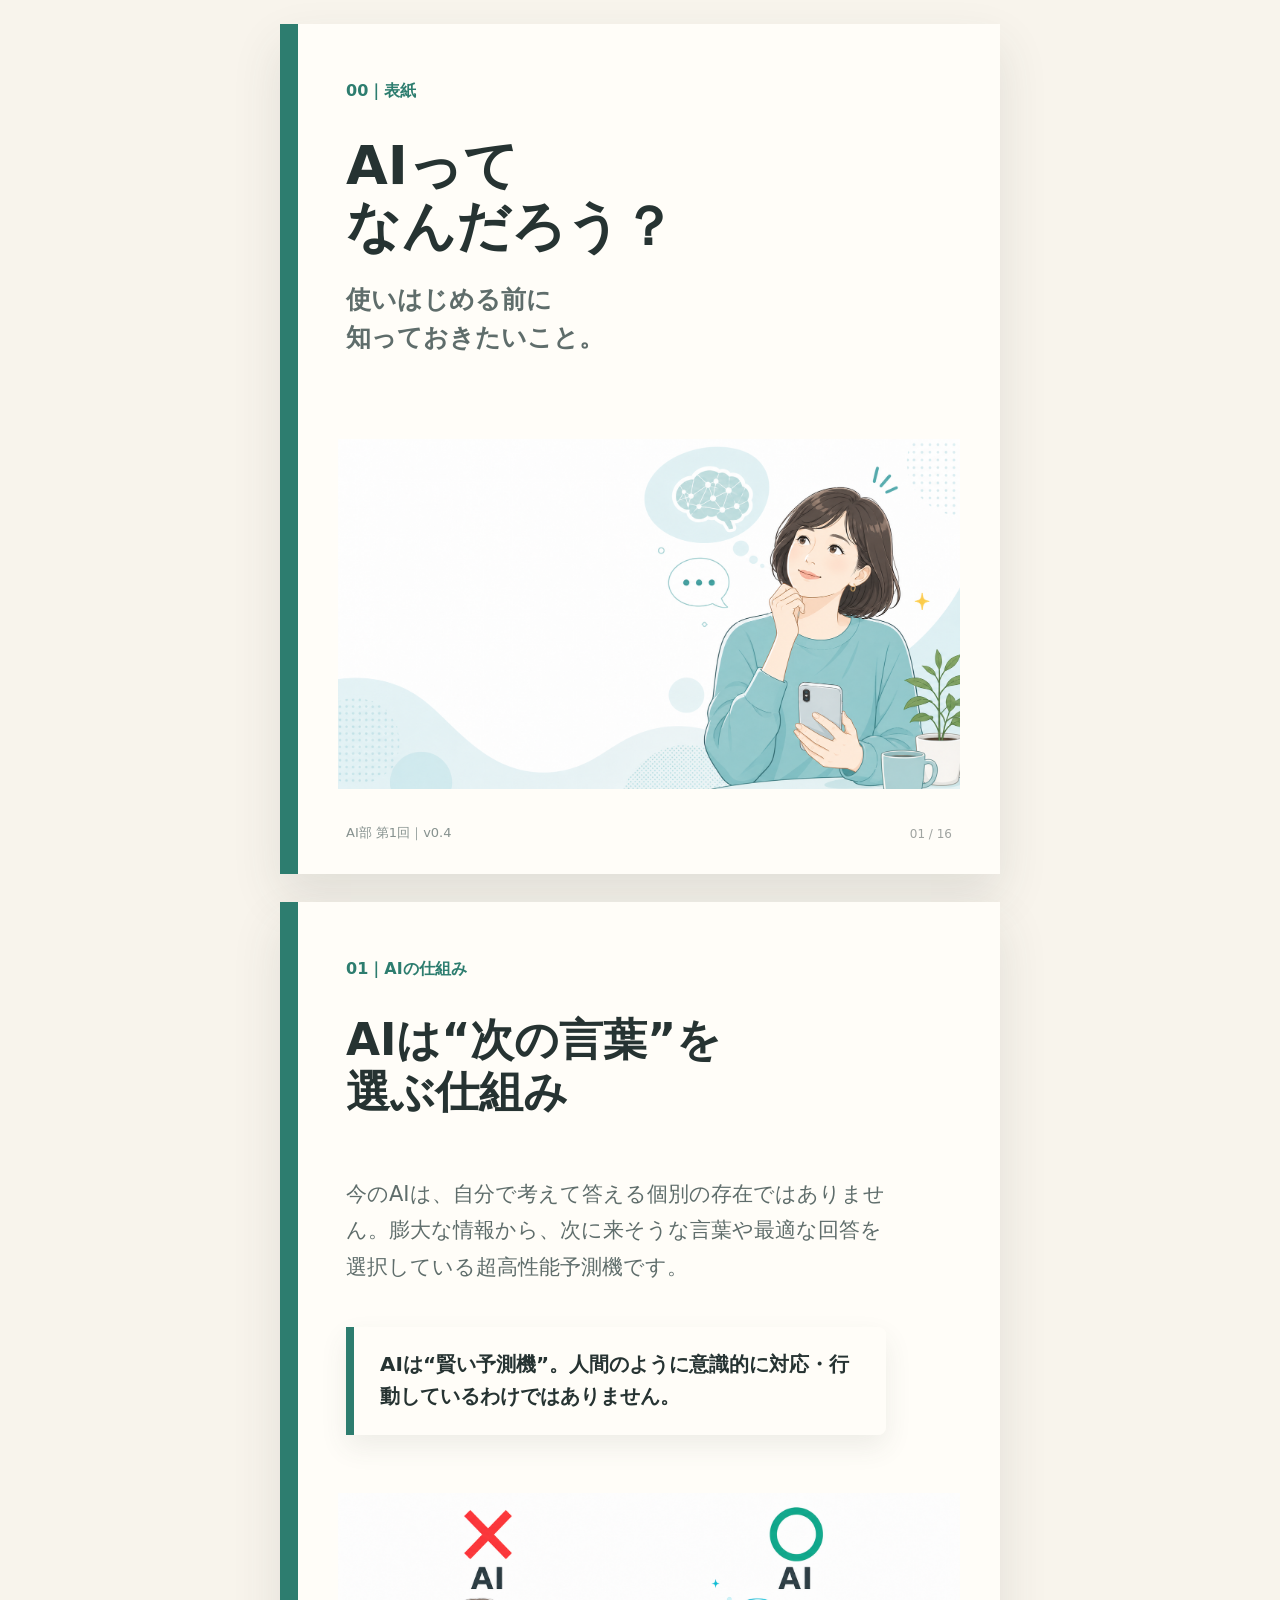
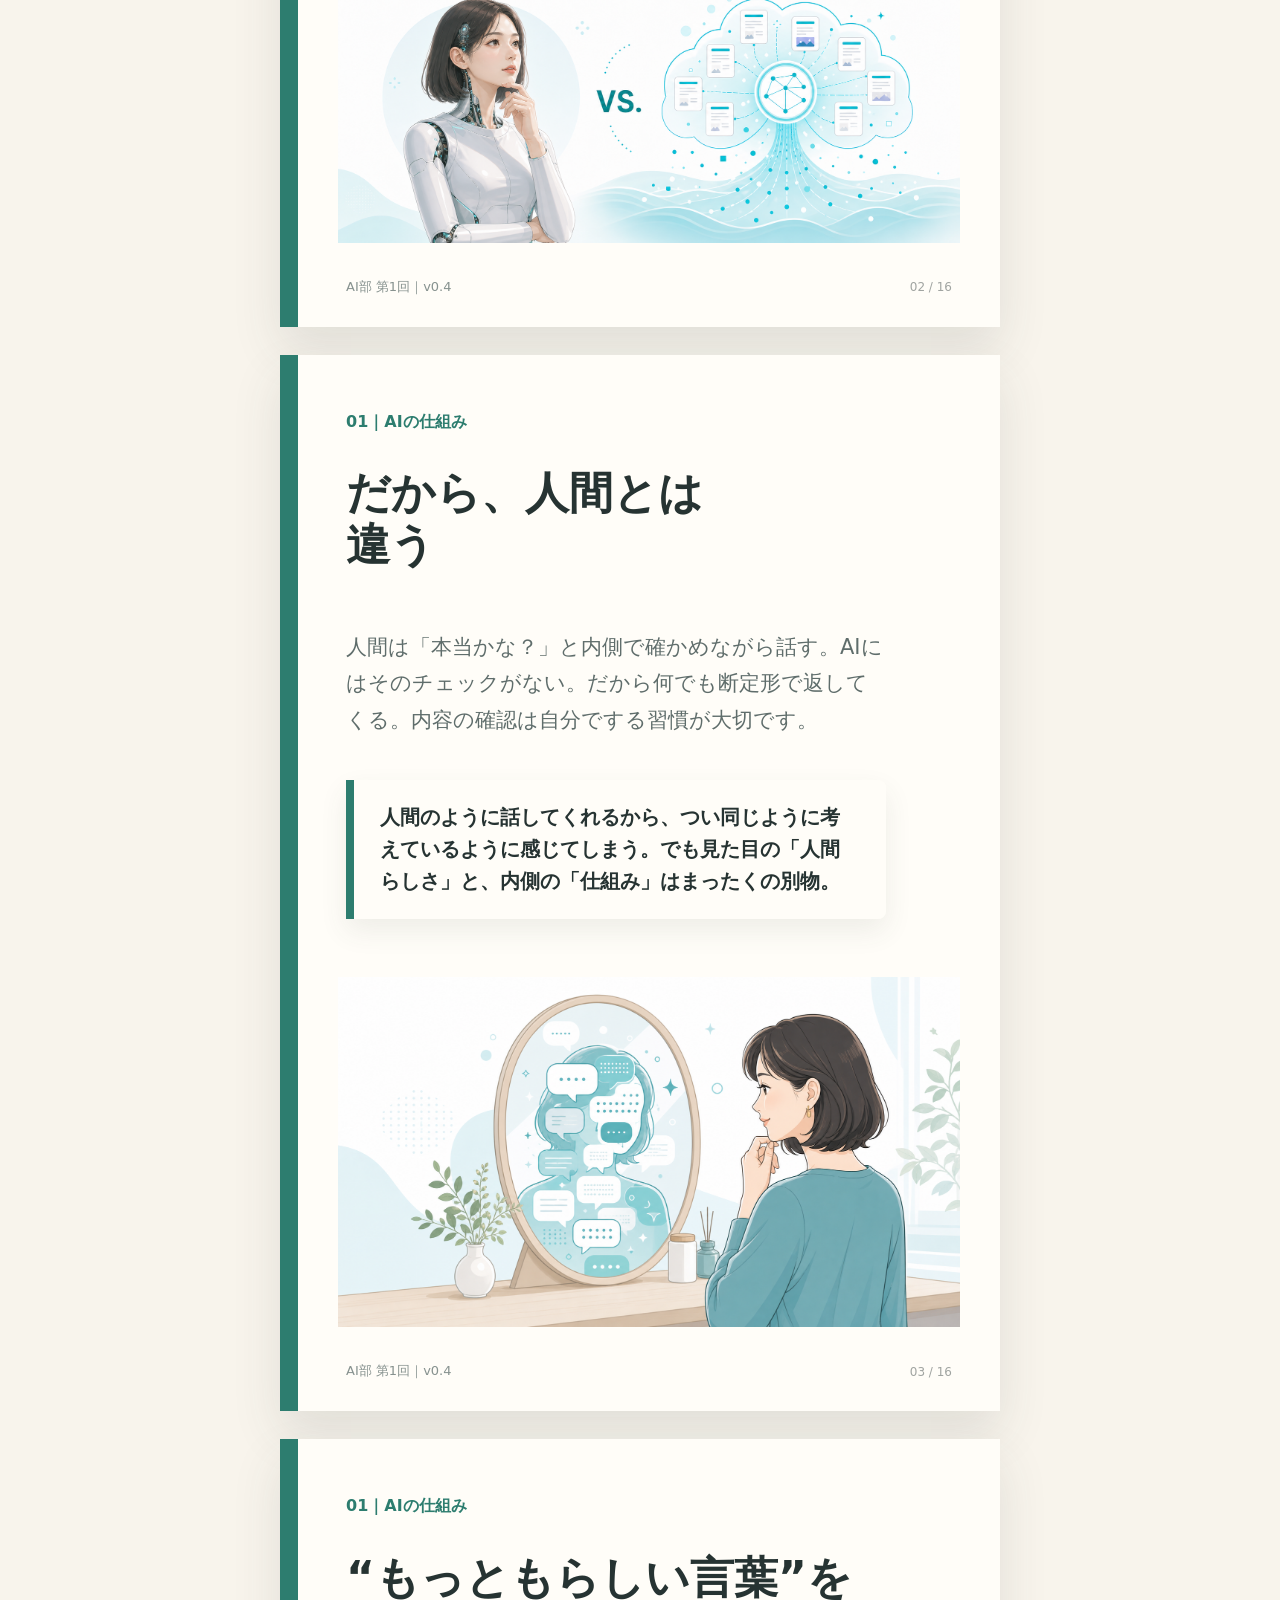
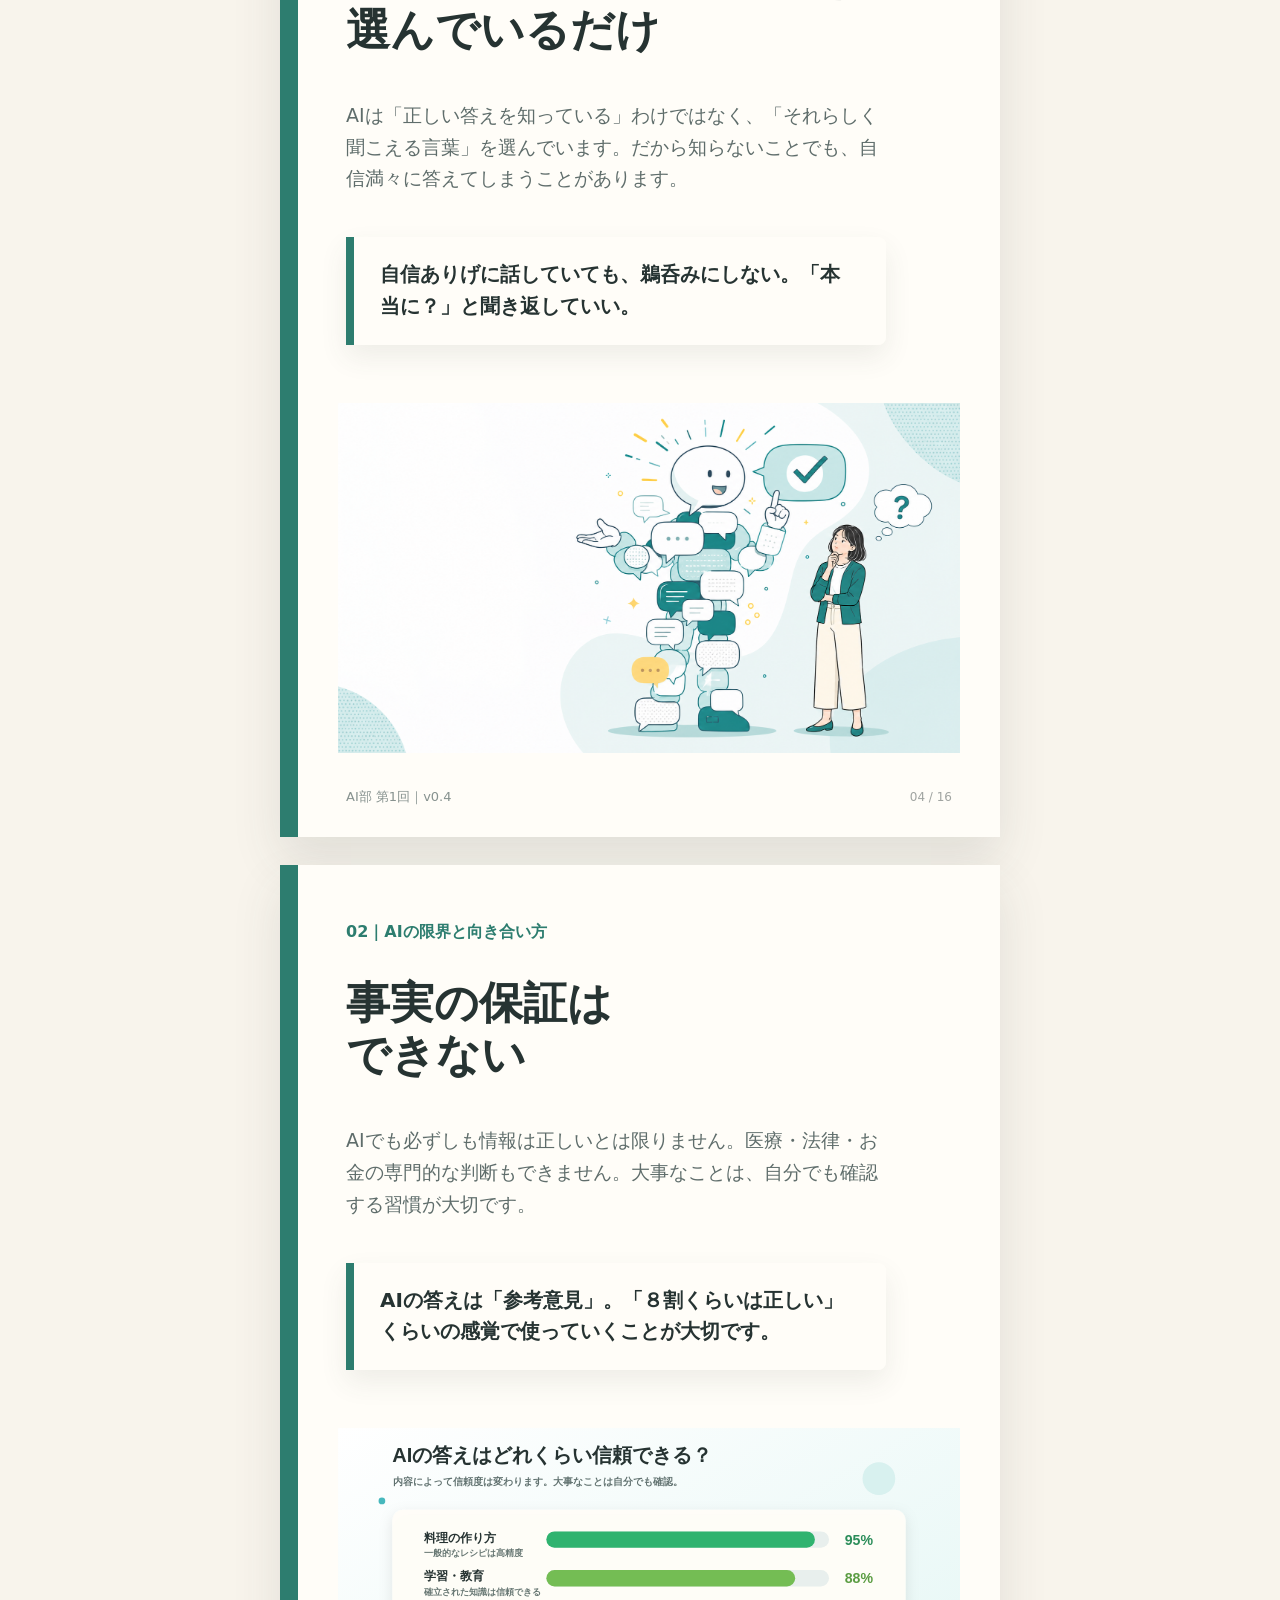
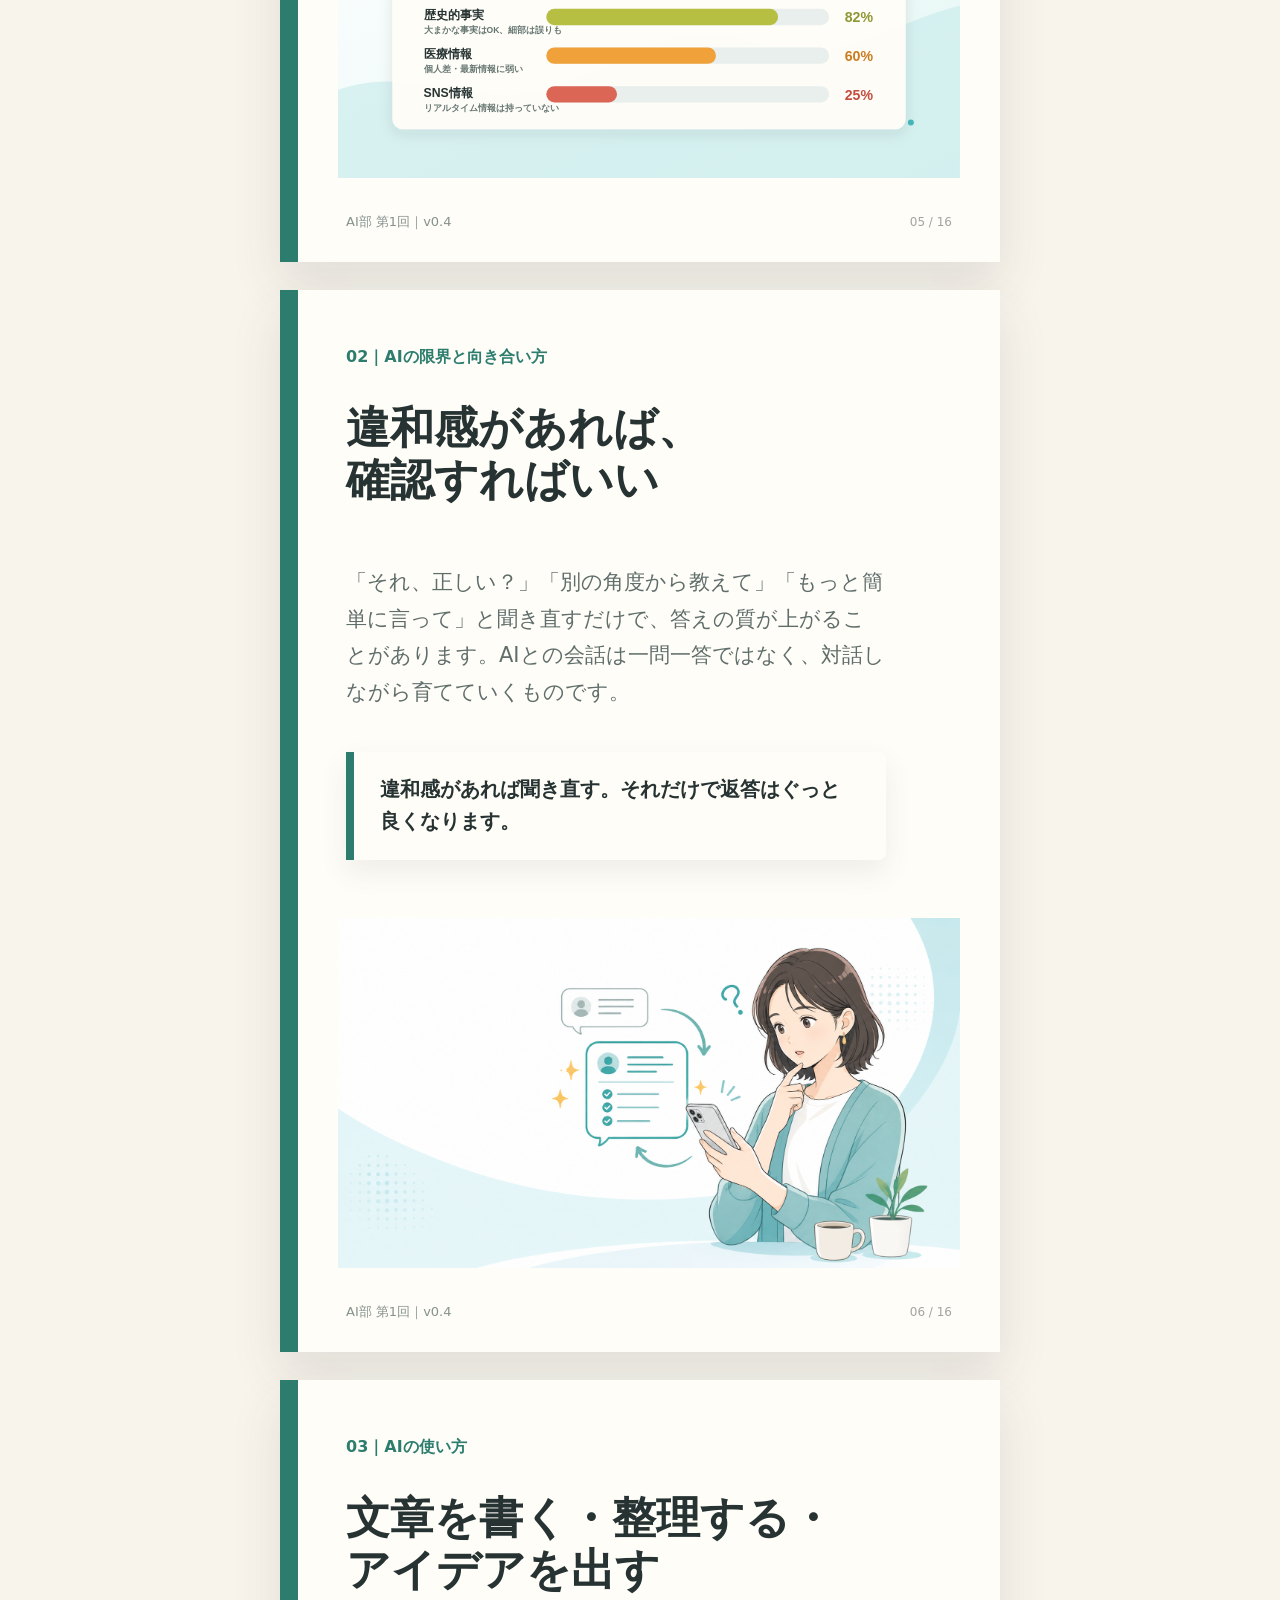
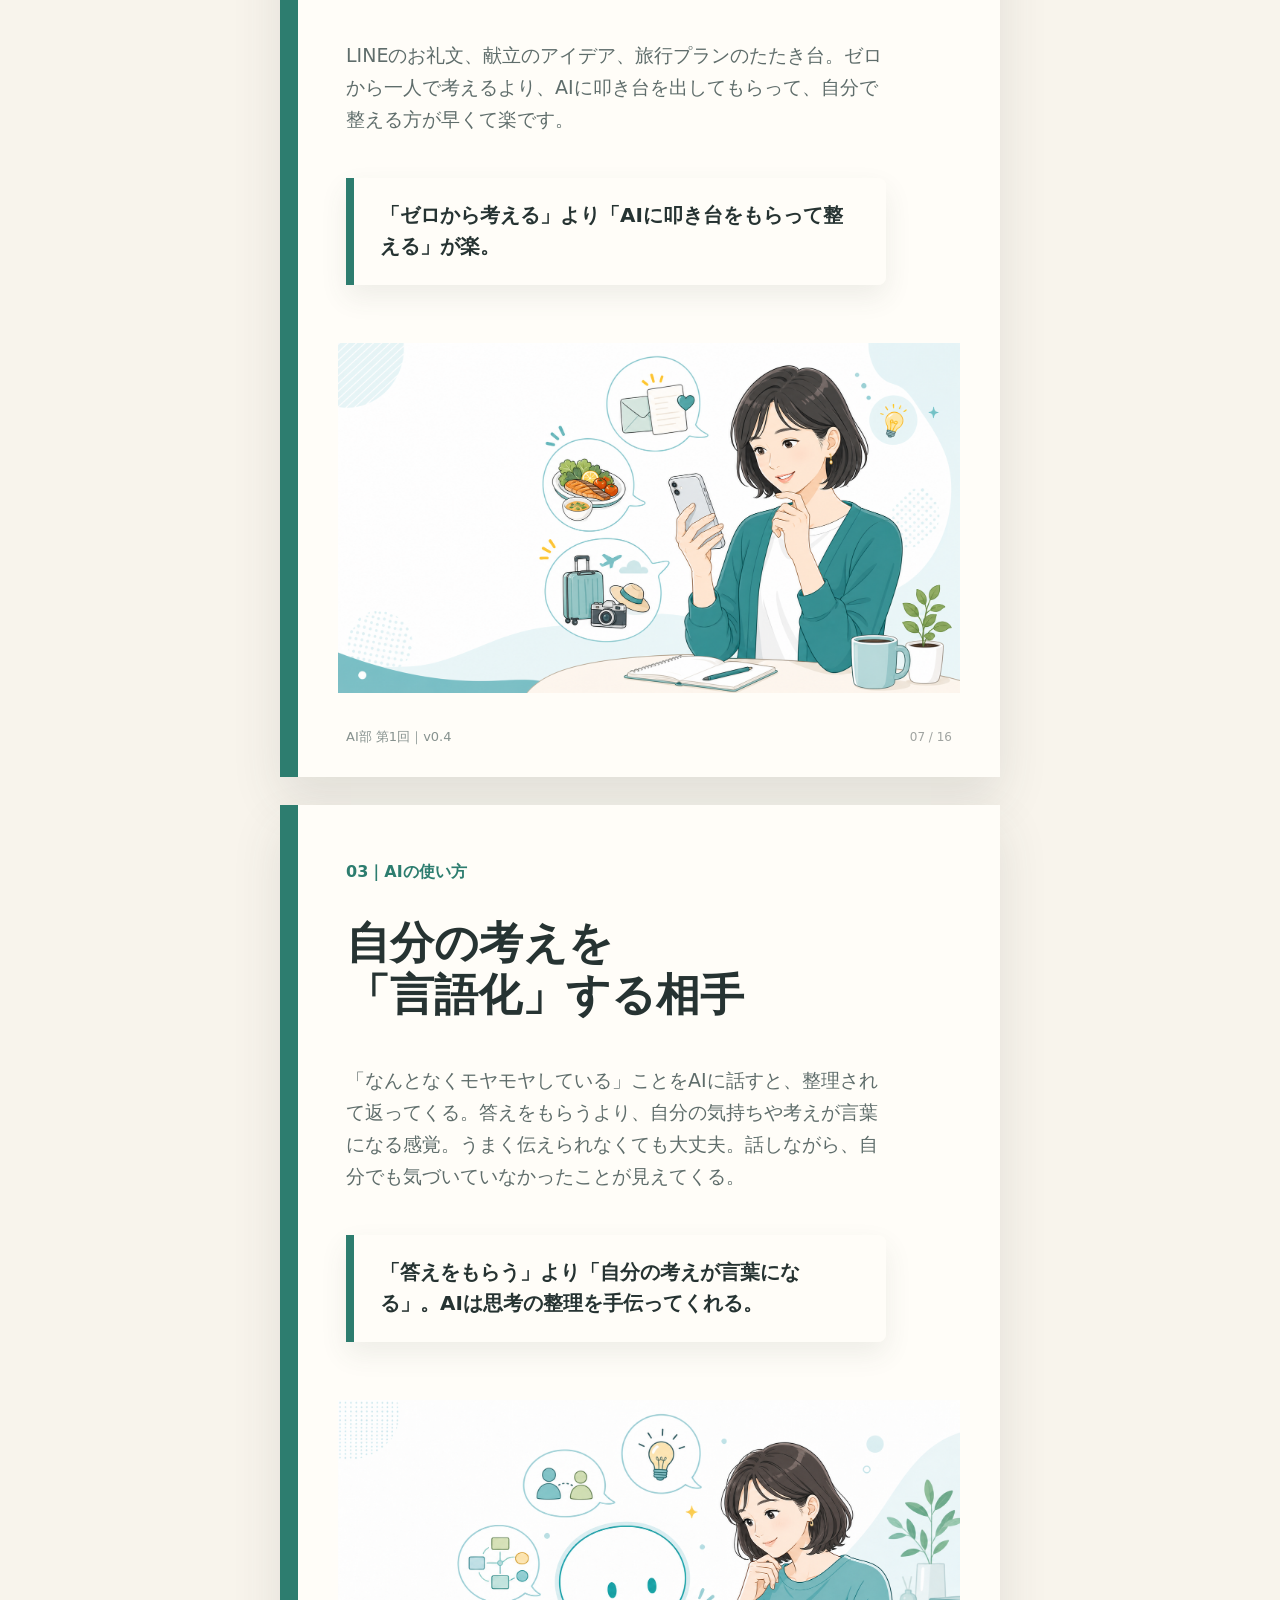
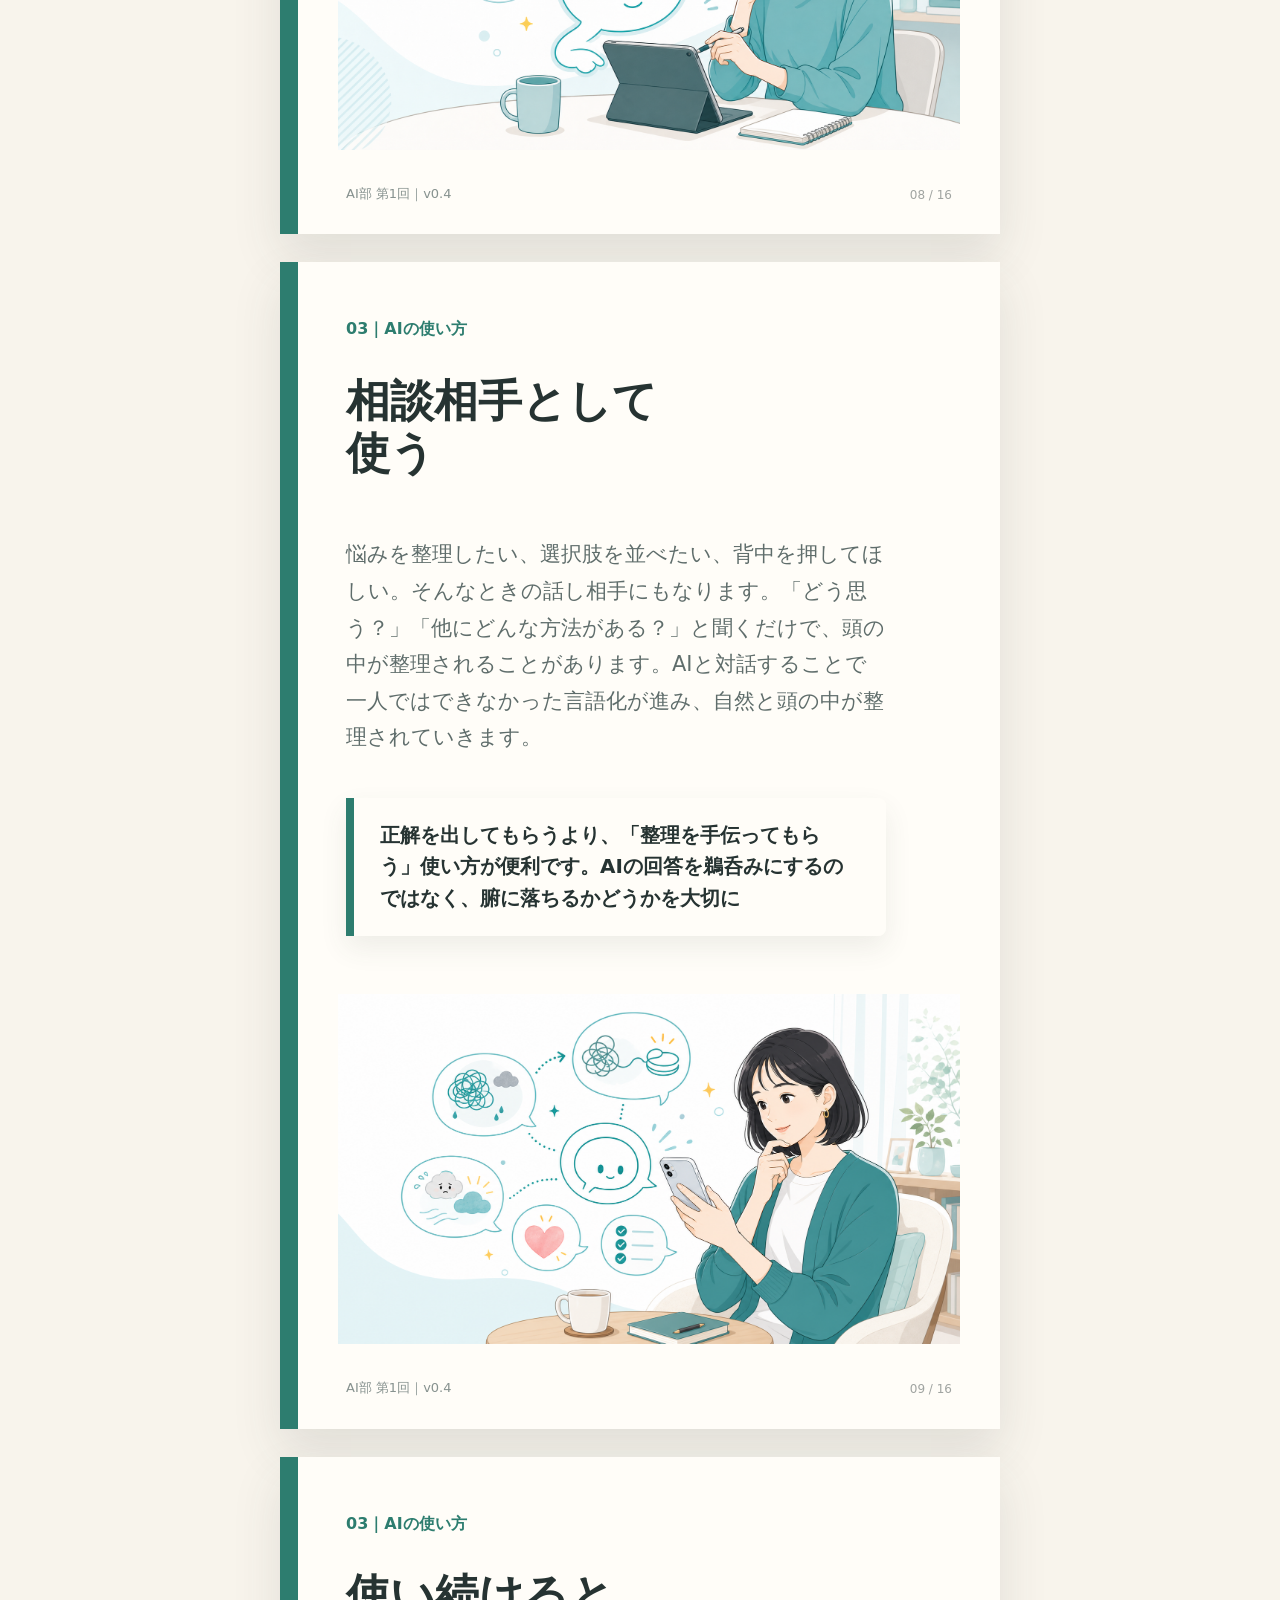
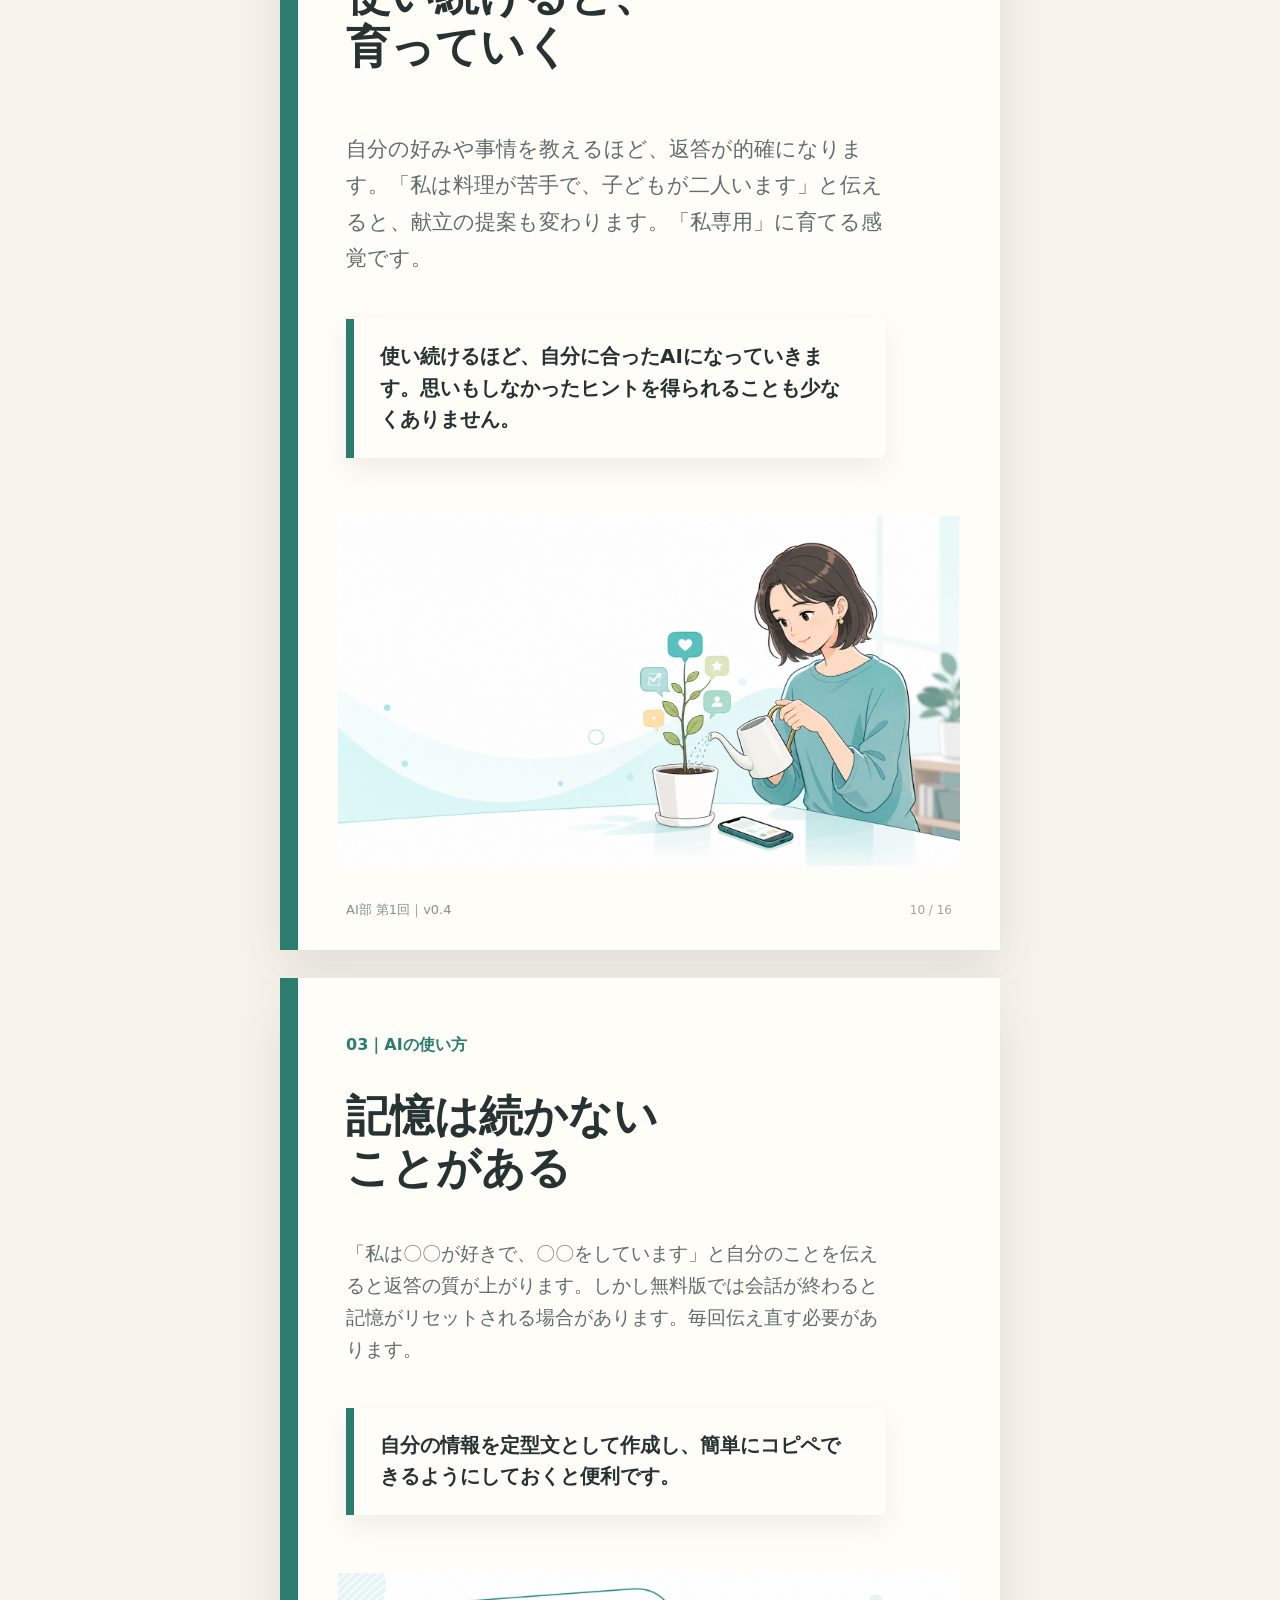
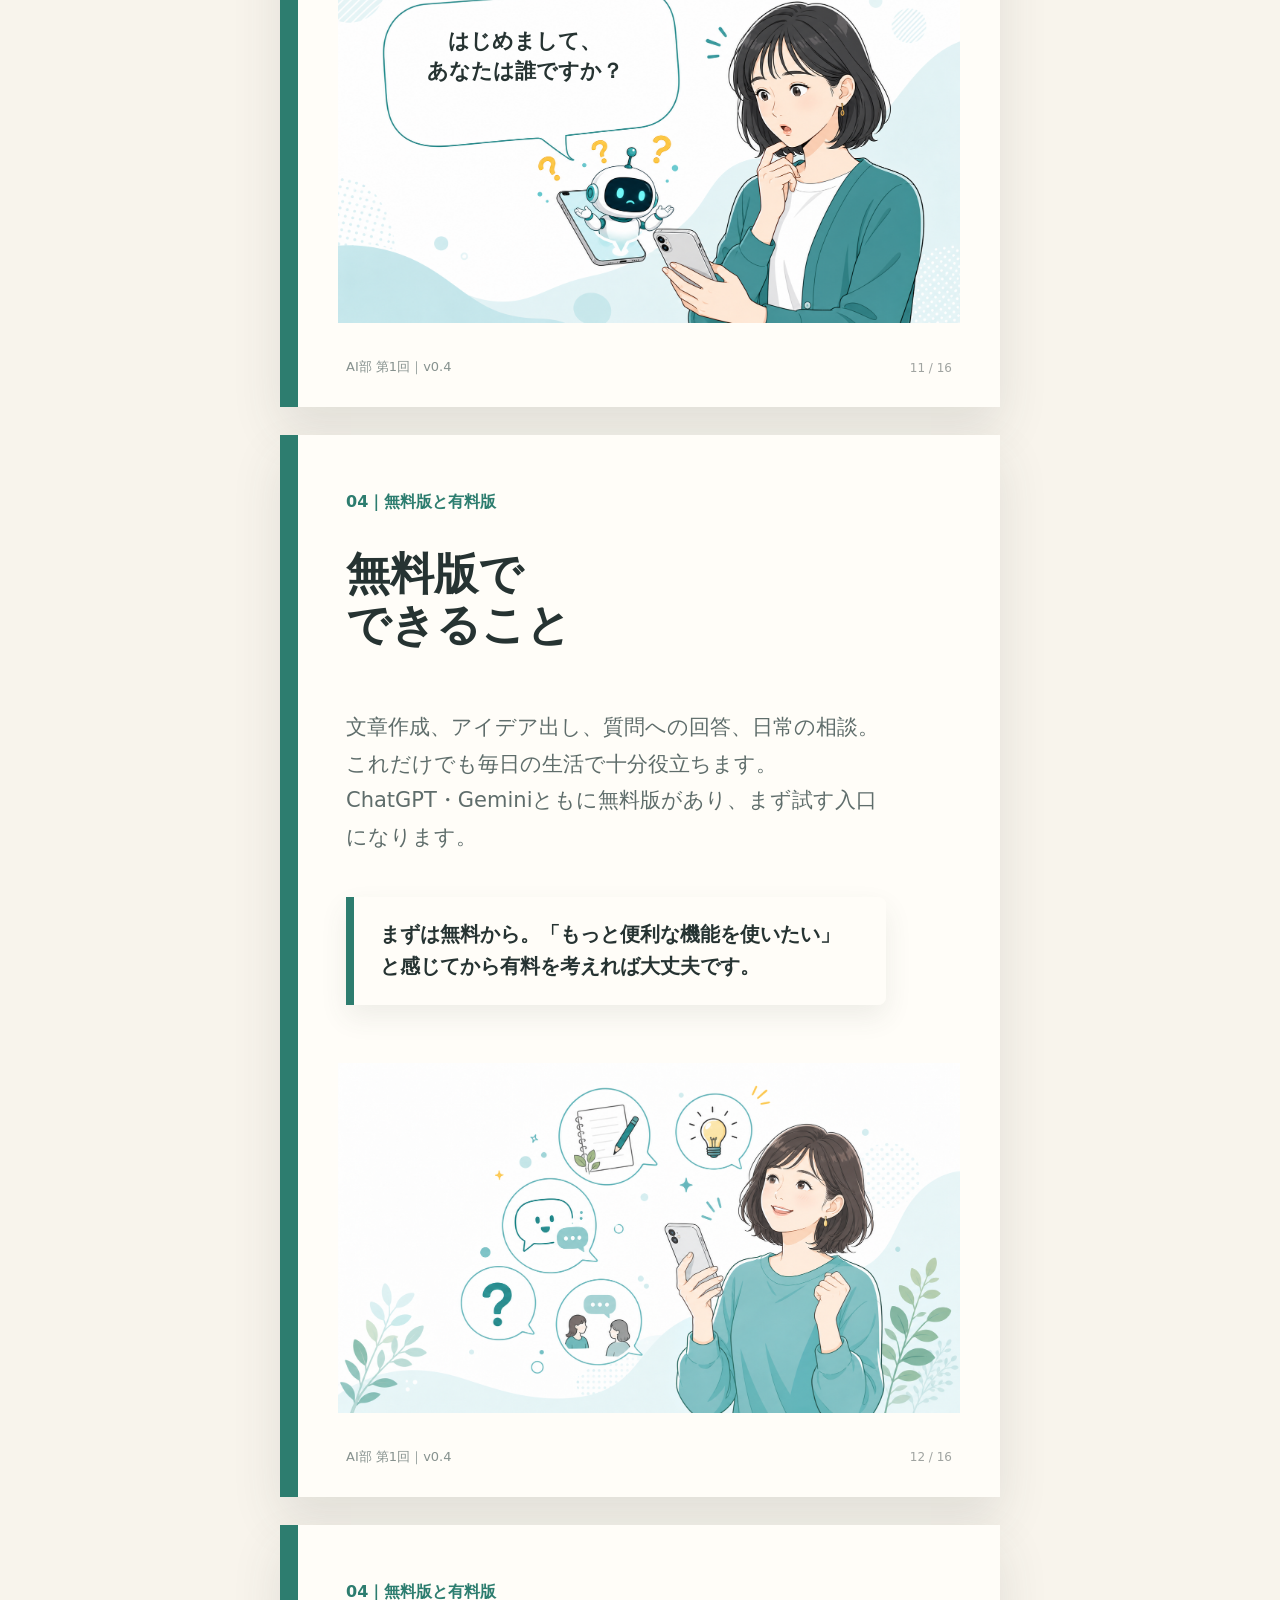
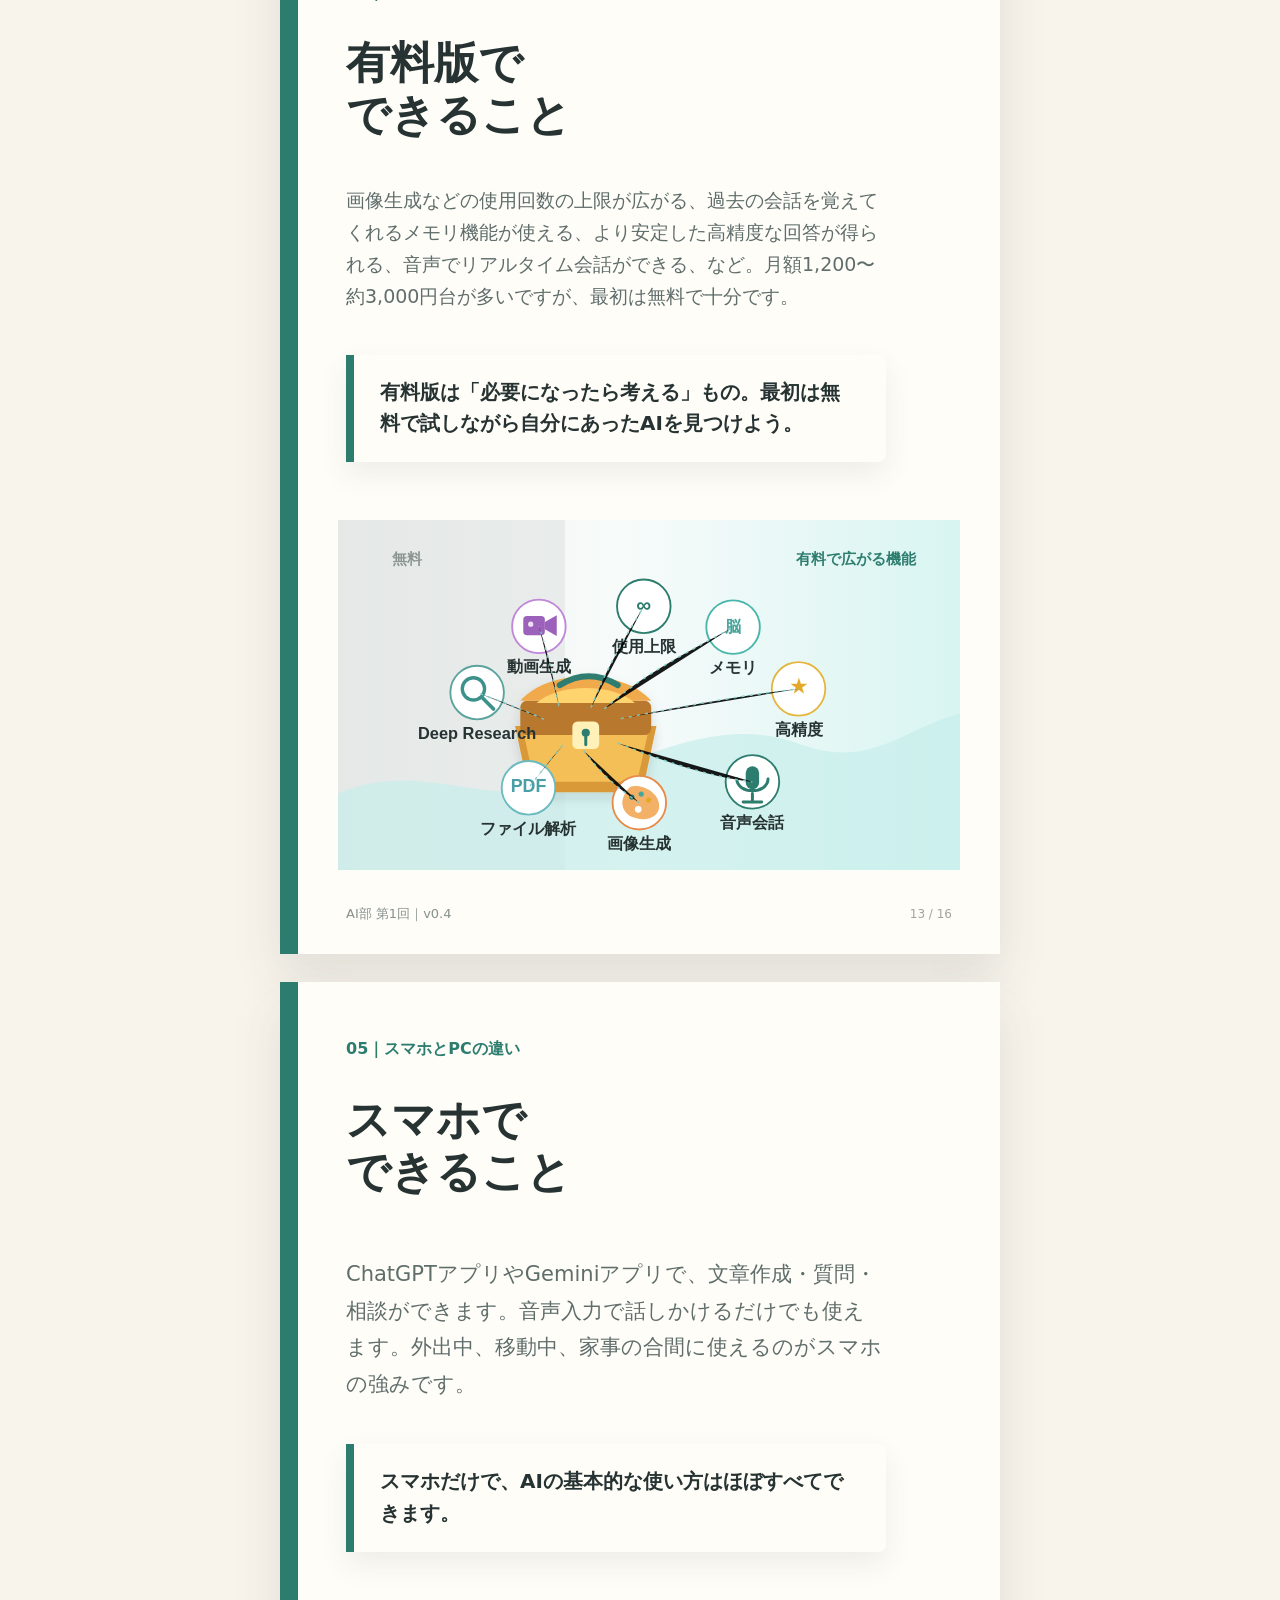
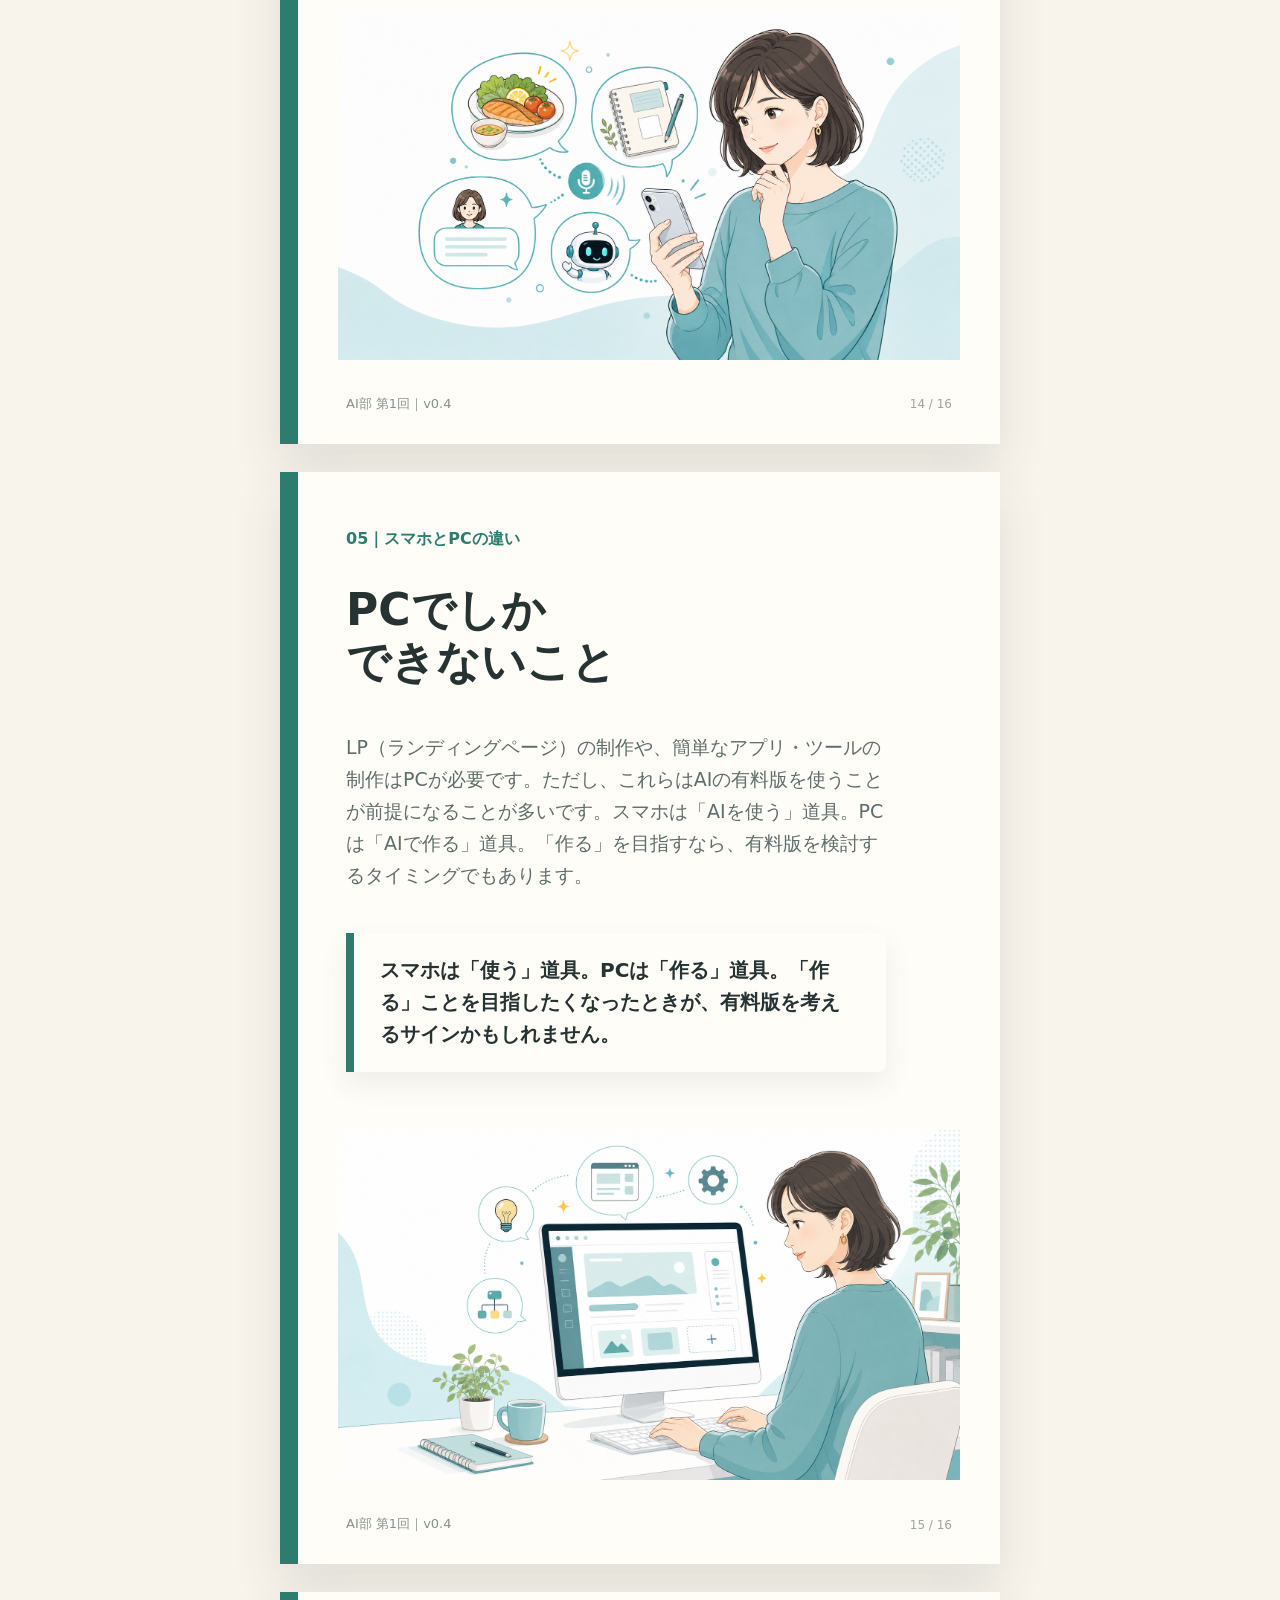
==== index.html @ c1212f20 "AI部 第1回勉強会 スライドデッキ" ====
<!doctype html>
<html lang="ja">
<head>
  <meta charset="utf-8">
  <meta name="viewport" content="width=device-width, initial-scale=1">
  <title>AI部 第1回 資料1 AI超入門 v0.4</title>
  <style>
    :root {
      --bg: #f8f4ec;
      --paper: #fffdf8;
      --ink: #263332;
      --body: #5f6d6b;
      --muted: #87928f;
      --accent: #2d7d6f;
      --accent-soft: #e0f3f0;
      --line: #ded5c8;
      --shadow: 0 22px 46px rgba(54, 68, 66, 0.12);
    }

    * {
      box-sizing: border-box;
    }

    html {
      scroll-behavior: smooth;
      background: var(--bg);
    }

    body {
      margin: 0;
      color: var(--ink);
      font-family: "Zen Maru Gothic", "Hiragino Sans", "Yu Gothic", "Meiryo", system-ui, sans-serif;
      background: var(--bg);
      line-height: 1.55;
    }

    .deck {
      display: grid;
      gap: 28px;
      padding: 24px 0 56px;
    }

    .slide {
      display: block;
      padding: 0 clamp(10px, 3vw, 22px);
    }

    .canvas {
      position: relative;
      width: min(720px, 100%);
      margin: 0 auto;
      display: grid;
      grid-template-columns: 18px minmax(0, 1fr);
      grid-template-rows: auto auto auto;
      overflow: hidden;
      background: var(--paper);
      box-shadow: var(--shadow);
    }

    .canvas::before {
      content: "";
      grid-column: 1;
      grid-row: 1 / -1;
      background: var(--accent);
    }

    .copy {
      grid-column: 2;
      grid-row: 1;
      z-index: 2;
      min-width: 0;
      display: grid;
      align-content: center;
      padding: clamp(34px, 7vw, 56px) clamp(22px, 6vw, 48px) clamp(28px, 5vw, 42px);
    }

    .meta {
      margin-bottom: 34px;
      color: var(--accent);
      font-size: 16px;
      line-height: 1.4;
      font-weight: 800;
    }

    h1,
    h2 {
      margin: 0;
      color: var(--ink);
      font-size: 44px;
      line-height: 1.18;
      letter-spacing: 0;
      font-weight: 900;
    }

    .cover h1 {
      font-size: 54px;
      line-height: 1.12;
    }

    .subtitle {
      margin-top: 24px;
      color: var(--body);
      font-size: 25px;
      line-height: 1.5;
      font-weight: 700;
    }

    .body {
      max-width: 540px;
      margin: 58px 0 0;
      color: var(--body);
      font-size: 21px;
      line-height: 1.74;
      font-weight: 500;
    }

    .body.compact {
      margin-top: 44px;
      font-size: 19px;
      line-height: 1.68;
    }

    .insight {
      width: min(540px, 100%);
      margin-top: 42px;
      padding: 22px 28px 22px 26px;
      border-left: 8px solid var(--accent);
      border-radius: 0 8px 8px 0;
      background: rgba(255, 253, 248, 0.94);
      box-shadow: 0 12px 28px rgba(62, 74, 72, 0.09);
      color: var(--ink);
      font-size: 20px;
      line-height: 1.58;
      font-weight: 800;
    }

    .visual {
      grid-column: 2;
      grid-row: 2;
      min-width: 0;
      position: relative;
      overflow: visible;
      background: var(--accent-soft);
    }

    .visual img {
      width: 100%;
      height: auto;
      display: block;
      object-fit: contain;
      object-position: center;
    }

    .image-speech {
      position: absolute;
      z-index: 2;
      color: var(--ink);
      font-size: clamp(14px, 2.7vw, 21px);
      line-height: 1.42;
      font-weight: 800;
      letter-spacing: 0;
      pointer-events: none;
    }

    .memory-speech {
      top: 24%;
      left: 30%;
      width: 40%;
      height: 20%;
      transform: translate(-50%, -50%);
      display: flex;
      align-items: center;
      justify-content: center;
      text-align: center;
    }

    .visual::after {
      content: none;
    }

    .reverse .copy {
      grid-column: 2;
    }

    .reverse .visual {
      grid-column: 2;
      grid-row: 2;
    }

    .reverse .visual::after {
      content: none;
    }

    .footer {
      position: static;
      grid-column: 2;
      grid-row: 3;
      align-self: end;
      z-index: 3;
      padding: 18px clamp(22px, 6vw, 48px) 30px;
      color: var(--muted);
      font-size: 13px;
      letter-spacing: 0;
    }

    .reverse .footer {
      justify-self: start;
    }

    .number {
      position: static;
      grid-column: 2;
      grid-row: 3;
      justify-self: end;
      align-self: end;
      z-index: 3;
      padding: 18px clamp(22px, 6vw, 48px) 30px;
      color: rgba(38, 51, 50, 0.44);
      font-size: 12px;
    }

    .summary {
      grid-column: 2;
    }

    .summary-list {
      display: grid;
      grid-template-columns: 1fr;
      gap: 10px;
      margin: 34px 0 0;
      padding: 0;
      list-style: none;
      color: var(--body);
      font-size: 18px;
      line-height: 1.48;
      font-weight: 600;
    }

    .summary-list li {
      position: relative;
      padding-left: 24px;
    }

    .summary-list li::before {
      content: "";
      position: absolute;
      top: 0.78em;
      left: 0;
      width: 9px;
      height: 9px;
      border-radius: 50%;
      background: var(--accent);
    }

    @media (max-width: 760px) {
      .slide {
        padding: 0 10px;
      }

      .canvas {
        width: 100%;
      }

      .copy,
      .reverse .copy,
      .summary {
        grid-column: 2;
        grid-row: 1;
        padding: 34px 22px 28px;
      }

      .visual,
      .reverse .visual {
        grid-column: 2;
        grid-row: 2;
      }

      .visual::after,
      .reverse .visual::after {
        content: none;
      }

      .meta {
        margin-bottom: 18px;
        font-size: 12px;
      }

      h1,
      h2,
      .cover h1 {
        font-size: clamp(27px, 8vw, 38px);
        line-height: 1.2;
      }

      .subtitle {
        margin-top: 16px;
        font-size: 18px;
      }

      .body,
      .body.compact {
        margin-top: 26px;
        font-size: clamp(15px, 4.25vw, 18px);
        line-height: 1.62;
      }

      .insight {
        margin-top: 26px;
        padding: 16px 18px 16px 16px;
        border-left-width: 6px;
        font-size: clamp(15px, 4.2vw, 17px);
        line-height: 1.5;
      }

      .summary-list {
        grid-template-columns: 1fr;
        gap: 10px;
        margin-top: 28px;
        font-size: clamp(14px, 3.8vw, 17px);
        line-height: 1.5;
      }

      .footer,
      .reverse .footer {
        padding: 16px 22px 24px;
        font-size: 11px;
      }

      .number {
        padding: 16px 22px 24px;
      }
    }
  </style>
</head>
<body>
  <main class="deck">
    <section class="slide cover">
      <div class="canvas">
        <div class="copy">
          <div class="meta">00｜表紙</div>
          <h1>AIって<br>なんだろう？</h1>
          <p class="subtitle">使いはじめる前に<br>知っておきたいこと。</p>
        </div>
        <figure class="visual">
          <img src="assets/imagegen-v5/slide-01-cover.png" alt="AIについて考える女性の明るいイラスト">
        </figure>
        <div class="footer">AI部 第1回｜v0.4</div>
        <div class="number">01 / 16</div>
      </div>
    </section>

    <section class="slide">
      <div class="canvas">
        <div class="copy">
          <div class="meta">01｜AIの仕組み</div>
          <h2>AIは“次の言葉”を<br>選ぶ仕組み</h2>
          <p class="body">今のAIは、自分で考えて答える個別の存在ではありません。膨大な情報から、次に来そうな言葉や最適な回答を選択している超高性能予測機です。</p>
          <div class="insight">AIは“賢い予測機”。人間のように意識的に対応・行動しているわけではありません。</div>
        </div>
        <figure class="visual">
          <img src="assets/imagegen-v5/slide-02-next-words-human-android-20260629.png" alt="人間に近いアンドロイドとデータ処理AIを対比するイラスト">
        </figure>
        <div class="footer">AI部 第1回｜v0.4</div>
        <div class="number">02 / 16</div>
      </div>
    </section>

    <section class="slide reverse">
      <div class="canvas">
        <div class="copy">
          <div class="meta">01｜AIの仕組み</div>
          <h2>だから、人間とは<br>違う</h2>
          <p class="body">人間は「本当かな？」と内側で確かめながら話す。AIにはそのチェックがない。だから何でも断定形で返してくる。内容の確認は自分でする習慣が大切です。</p>
          <div class="insight">人間のように話してくれるから、つい同じように考えているように感じてしまう。でも見た目の「人間らしさ」と、内側の「仕組み」はまったくの別物。</div>
        </div>
        <figure class="visual">
          <img src="assets/imagegen-v5/slide-03-not-human.png" alt="鏡の映り込みで見た目が似ていても違うことを示すイラスト">
        </figure>
        <div class="footer">AI部 第1回｜v0.4</div>
        <div class="number">03 / 16</div>
      </div>
    </section>

    <section class="slide">
      <div class="canvas">
        <div class="copy">
          <div class="meta">01｜AIの仕組み</div>
          <h2>“もっともらしい言葉”を<br>選んでいるだけ</h2>
          <p class="body compact">AIは「正しい答えを知っている」わけではなく、「それらしく聞こえる言葉」を選んでいます。だから知らないことでも、自信満々に答えてしまうことがあります。</p>
          <div class="insight">自信ありげに話していても、鵜呑みにしない。「本当に？」と聞き返していい。</div>
        </div>
        <figure class="visual">
          <img src="assets/imagegen-v5/slide-08-plausible-words.png" alt="自信ありげな発話と冷静に見ている人物のイラスト">
        </figure>
        <div class="footer">AI部 第1回｜v0.4</div>
        <div class="number">04 / 16</div>
      </div>
    </section>

    <section class="slide reverse">
      <div class="canvas">
        <div class="copy">
          <div class="meta">02｜AIの限界と向き合い方</div>
          <h2>事実の保証は<br>できない</h2>
          <p class="body compact">AIでも必ずしも情報は正しいとは限りません。医療・法律・お金の専門的な判断もできません。大事なことは、自分でも確認する習慣が大切です。</p>
          <div class="insight">AIの答えは「参考意見」。「８割くらいは正しい」くらいの感覚で使っていくことが大切です。</div>
        </div>
        <figure class="visual">
          <img src="assets/imagegen-v5/slide-05-trust-gauge-20260629.svg" alt="AIの回答の信頼度をカテゴリ別に示す横棒グラフ">
        </figure>
        <div class="footer">AI部 第1回｜v0.4</div>
        <div class="number">05 / 16</div>
      </div>
    </section>

    <section class="slide reverse">
      <div class="canvas">
        <div class="copy">
          <div class="meta">02｜AIの限界と向き合い方</div>
          <h2>違和感があれば、<br>確認すればいい</h2>
          <p class="body">「それ、正しい？」「別の角度から教えて」「もっと簡単に言って」と聞き直すだけで、答えの質が上がることがあります。AIとの会話は一問一答ではなく、対話しながら育てていくものです。</p>
          <div class="insight">違和感があれば聞き直す。それだけで返答はぐっと良くなります。</div>
        </div>
        <figure class="visual">
          <img src="assets/imagegen-v5/slide-09-confirm-again.png" alt="スマホを見ながら確認し直す女性のイラスト">
        </figure>
        <div class="footer">AI部 第1回｜v0.4</div>
        <div class="number">06 / 16</div>
      </div>
    </section>

    <section class="slide">
      <div class="canvas">
        <div class="copy">
          <div class="meta">03｜AIの使い方</div>
          <h2>文章を書く・整理する・<br>アイデアを出す</h2>
          <p class="body compact">LINEのお礼文、献立のアイデア、旅行プランのたたき台。ゼロから一人で考えるより、AIに叩き台を出してもらって、自分で整える方が早くて楽です。</p>
          <div class="insight">「ゼロから考える」より「AIに叩き台をもらって整える」が楽。</div>
        </div>
        <figure class="visual">
          <img src="assets/imagegen-v5/slide-04-writing-ideas.png" alt="スマホで文章やアイデア作りをしている女性のイラスト">
        </figure>
        <div class="footer">AI部 第1回｜v0.4</div>
        <div class="number">07 / 16</div>
      </div>
    </section>

    <section class="slide">
      <div class="canvas">
        <div class="copy">
          <div class="meta">03｜AIの使い方</div>
          <h2>自分の考えを<br>「言語化」する相手</h2>
          <p class="body compact">「なんとなくモヤモヤしている」ことをAIに話すと、整理されて返ってくる。答えをもらうより、自分の気持ちや考えが言葉になる感覚。うまく伝えられなくても大丈夫。話しながら、自分でも気づいていなかったことが見えてくる。</p>
          <div class="insight">「答えをもらう」より「自分の考えが言葉になる」。AIは思考の整理を手伝ってくれる。</div>
        </div>
        <figure class="visual">
          <img src="assets/imagegen-v5/slide-10-thinking-partner.png" alt="人とAIが並んで同じものを見ながら考えるイラスト">
        </figure>
        <div class="footer">AI部 第1回｜v0.4</div>
        <div class="number">08 / 16</div>
      </div>
    </section>

    <section class="slide">
      <div class="canvas">
        <div class="copy">
          <div class="meta">03｜AIの使い方</div>
          <h2>相談相手として<br>使う</h2>
          <p class="body">悩みを整理したい、選択肢を並べたい、背中を押してほしい。そんなときの話し相手にもなります。「どう思う？」「他にどんな方法がある？」と聞くだけで、頭の中が整理されることがあります。AIと対話することで一人ではできなかった言語化が進み、自然と頭の中が整理されていきます。</p>
          <div class="insight">正解を出してもらうより、「整理を手伝ってもらう」使い方が便利です。AIの回答を鵜呑みにするのではなく、腑に落ちるかどうかを大切に</div>
        </div>
        <figure class="visual">
          <img src="assets/imagegen-v5/slide-05-consultation.png" alt="リラックスしてスマホに相談している女性のイラスト">
        </figure>
        <div class="footer">AI部 第1回｜v0.4</div>
        <div class="number">09 / 16</div>
      </div>
    </section>

    <section class="slide">
      <div class="canvas">
        <div class="copy">
          <div class="meta">03｜AIの使い方</div>
          <h2>使い続けると、<br>育っていく</h2>
          <p class="body">自分の好みや事情を教えるほど、返答が的確になります。「私は料理が苦手で、子どもが二人います」と伝えると、献立の提案も変わります。「私専用」に育てる感覚です。</p>
          <div class="insight">使い続けるほど、自分に合ったAIになっていきます。思いもしなかったヒントを得られることも少なくありません。</div>
        </div>
        <figure class="visual">
          <img src="assets/imagegen-v5/slide-11-grow-together.png" alt="AIを植物のように育てる比喩のイラスト">
        </figure>
        <div class="footer">AI部 第1回｜v0.4</div>
        <div class="number">10 / 16</div>
      </div>
    </section>

    <section class="slide">
      <div class="canvas">
        <div class="copy">
          <div class="meta">03｜AIの使い方</div>
          <h2>記憶は続かない<br>ことがある</h2>
          <p class="body compact">「私は〇〇が好きで、〇〇をしています」と自分のことを伝えると返答の質が上がります。しかし無料版では会話が終わると記憶がリセットされる場合があります。毎回伝え直す必要があります。</p>
          <div class="insight">自分の情報を定型文として作成し、簡単にコピペできるようにしておくと便利です。</div>
        </div>
        <figure class="visual memory-visual">
          <img src="assets/imagegen-v5/slide-07-memory-reset.png" alt="記憶がリセットされて初対面のようにふるまうAIに戸惑う女性のイラスト">
          <span class="image-speech memory-speech">はじめまして、<br>あなたは誰ですか？</span>
        </figure>
        <div class="footer">AI部 第1回｜v0.4</div>
        <div class="number">11 / 16</div>
      </div>
    </section>

    <section class="slide reverse">
      <div class="canvas">
        <div class="copy">
          <div class="meta">04｜無料版と有料版</div>
          <h2>無料版で<br>できること</h2>
          <p class="body">文章作成、アイデア出し、質問への回答、日常の相談。これだけでも毎日の生活で十分役立ちます。ChatGPT・Geminiともに無料版があり、まず試す入口になります。</p>
          <div class="insight">まずは無料から。「もっと便利な機能を使いたい」と感じてから有料を考えれば大丈夫です。</div>
        </div>
        <figure class="visual">
          <img src="assets/imagegen-v5/slide-12-free-version.png" alt="スマホでAIを使えて明るい表情の女性のイラスト">
        </figure>
        <div class="footer">AI部 第1回｜v0.4</div>
        <div class="number">12 / 16</div>
      </div>
    </section>

    <section class="slide">
      <div class="canvas">
        <div class="copy">
          <div class="meta">04｜無料版と有料版</div>
          <h2>有料版で<br>できること</h2>
          <p class="body compact">画像生成などの使用回数の上限が広がる、過去の会話を覚えてくれるメモリ機能が使える、より安定した高精度な回答が得られる、音声でリアルタイム会話ができる、など。月額1,200〜約3,000円台が多いですが、最初は無料で十分です。</p>
          <div class="insight">有料版は「必要になったら考える」もの。最初は無料で試しながら自分にあったAIを見つけよう。</div>
        </div>
        <figure class="visual">
          <img src="assets/imagegen-v5/slide-13-paid-treasure-20260629.svg" alt="有料版で使える機能が宝箱から出てくるフラットイラスト">
        </figure>
        <div class="footer">AI部 第1回｜v0.4</div>
        <div class="number">13 / 16</div>
      </div>
    </section>

    <section class="slide">
      <div class="canvas">
        <div class="copy">
          <div class="meta">05｜スマホとPCの違い</div>
          <h2>スマホで<br>できること</h2>
          <p class="body">ChatGPTアプリやGeminiアプリで、文章作成・質問・相談ができます。音声入力で話しかけるだけでも使えます。外出中、移動中、家事の合間に使えるのがスマホの強みです。</p>
          <div class="insight">スマホだけで、AIの基本的な使い方はほぼすべてできます。</div>
        </div>
        <figure class="visual">
          <img src="assets/imagegen-v5/slide-14-smartphone.png" alt="スマホから料理アイデアやメモの吹き出しが出ているイラスト">
        </figure>
        <div class="footer">AI部 第1回｜v0.4</div>
        <div class="number">14 / 16</div>
      </div>
    </section>

    <section class="slide reverse">
      <div class="canvas">
        <div class="copy">
          <div class="meta">05｜スマホとPCの違い</div>
          <h2>PCでしか<br>できないこと</h2>
          <p class="body compact">LP（ランディングページ）の制作や、簡単なアプリ・ツールの制作はPCが必要です。ただし、これらはAIの有料版を使うことが前提になることが多いです。スマホは「AIを使う」道具。PCは「AIで作る」道具。「作る」を目指すなら、有料版を検討するタイミングでもあります。</p>
          <div class="insight">スマホは「使う」道具。PCは「作る」道具。「作る」ことを目指したくなったときが、有料版を考えるサインかもしれません。</div>
        </div>
        <figure class="visual">
          <img src="assets/imagegen-v5/slide-15-pc-create.png" alt="PCでランディングページやツールを作っている女性のイラスト">
        </figure>
        <div class="footer">AI部 第1回｜v0.4</div>
        <div class="number">15 / 16</div>
      </div>
    </section>

    <section class="slide">
      <div class="canvas">
        <div class="copy summary">
          <div class="meta">06｜クロージング</div>
          <h2>まとめ</h2>
          <ul class="summary-list">
            <li>まず話しかけてみよう。答えより、対話が大事</li>
            <li>100パーセント正しいわけじゃない。大事なことは自分で確認する</li>
            <li>間違えてもいい。やり直せばいい。AIは怒らない</li>
            <li>モヤモヤしたら話しかけよう。言葉にすることで、頭の中が整理される</li>
            <li>自分のことを教えよう。伝えるほど返答が良くなる</li>
            <li>上手く使おうとしなくていい。使い続けることが一番の上達</li>
            <li>無料から試して、物足りなくなったら有料を考えよう</li>
            <li>スマホで使って、作りたくなったらPCへ</li>
          </ul>
        </div>
        <div class="footer">AI部 第1回｜v0.4</div>
        <div class="number">16 / 16</div>
      </div>
    </section>
  </main>
</body>
</html>
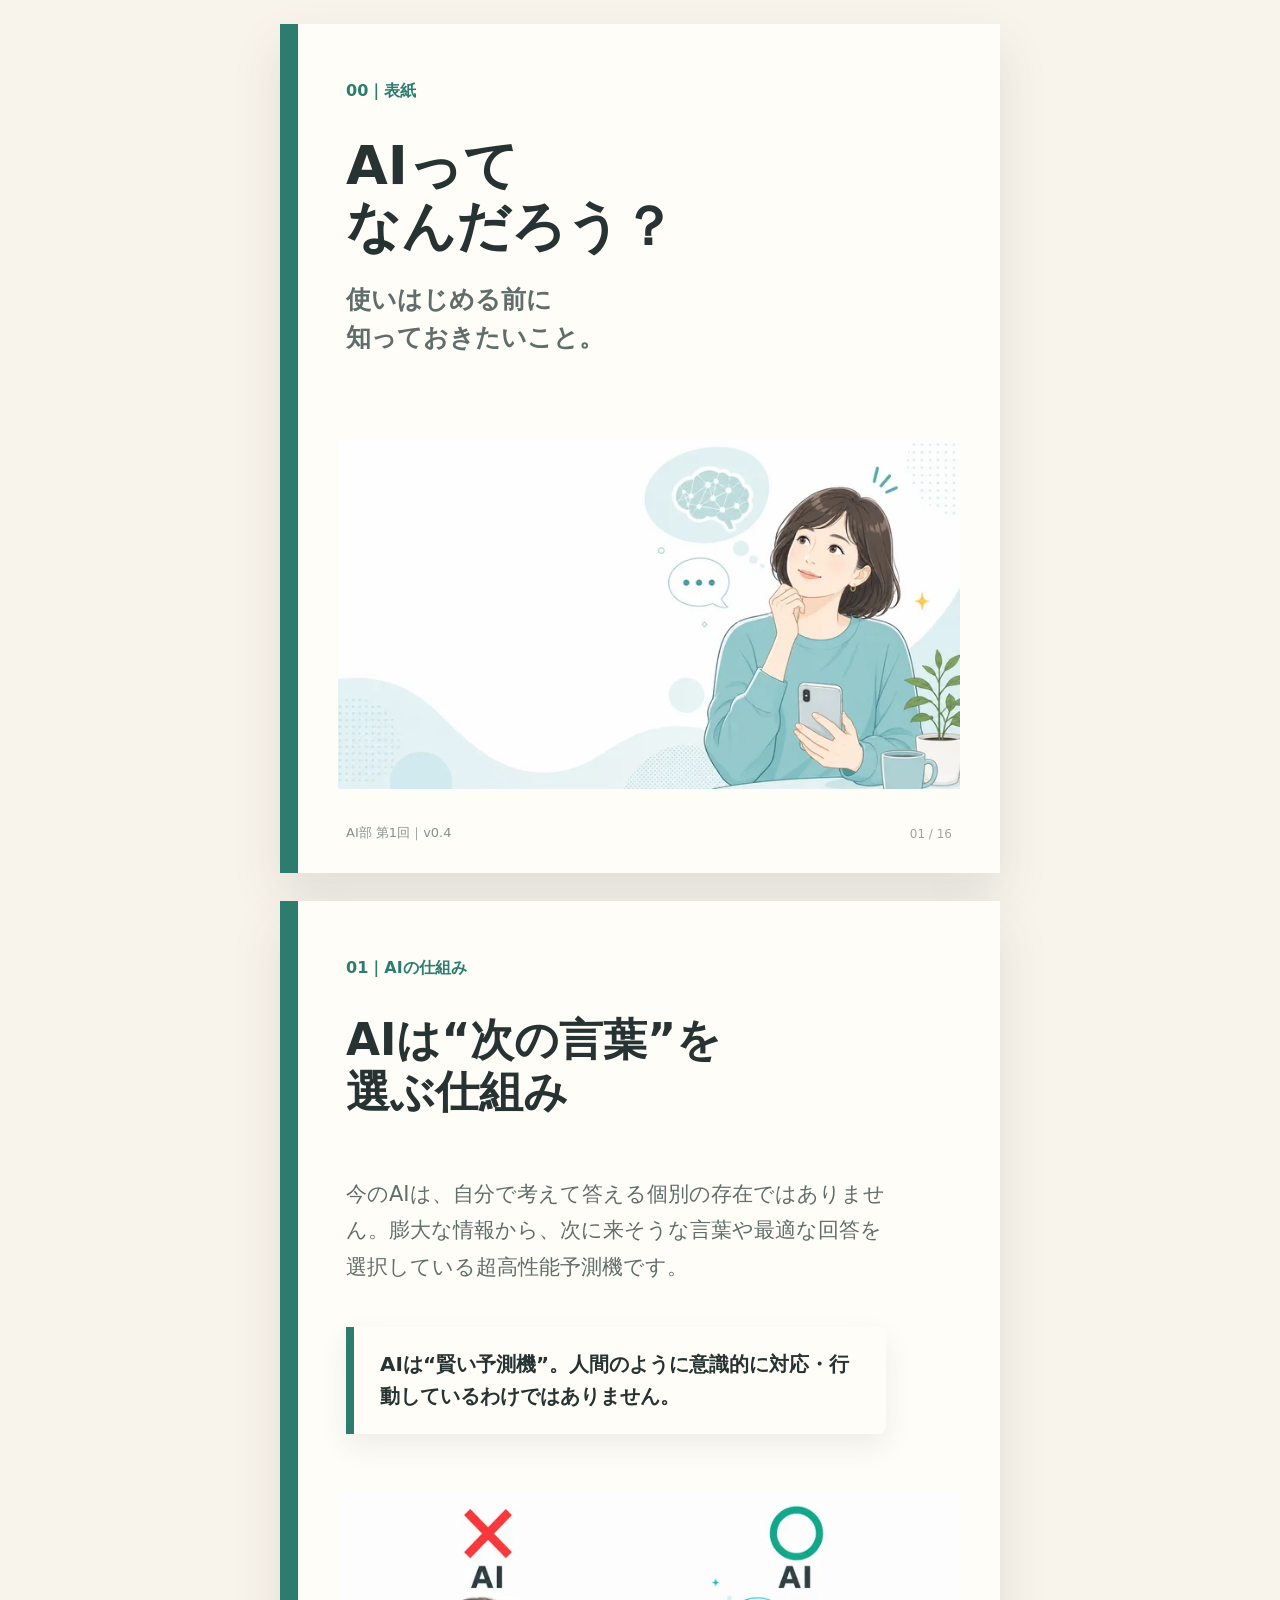
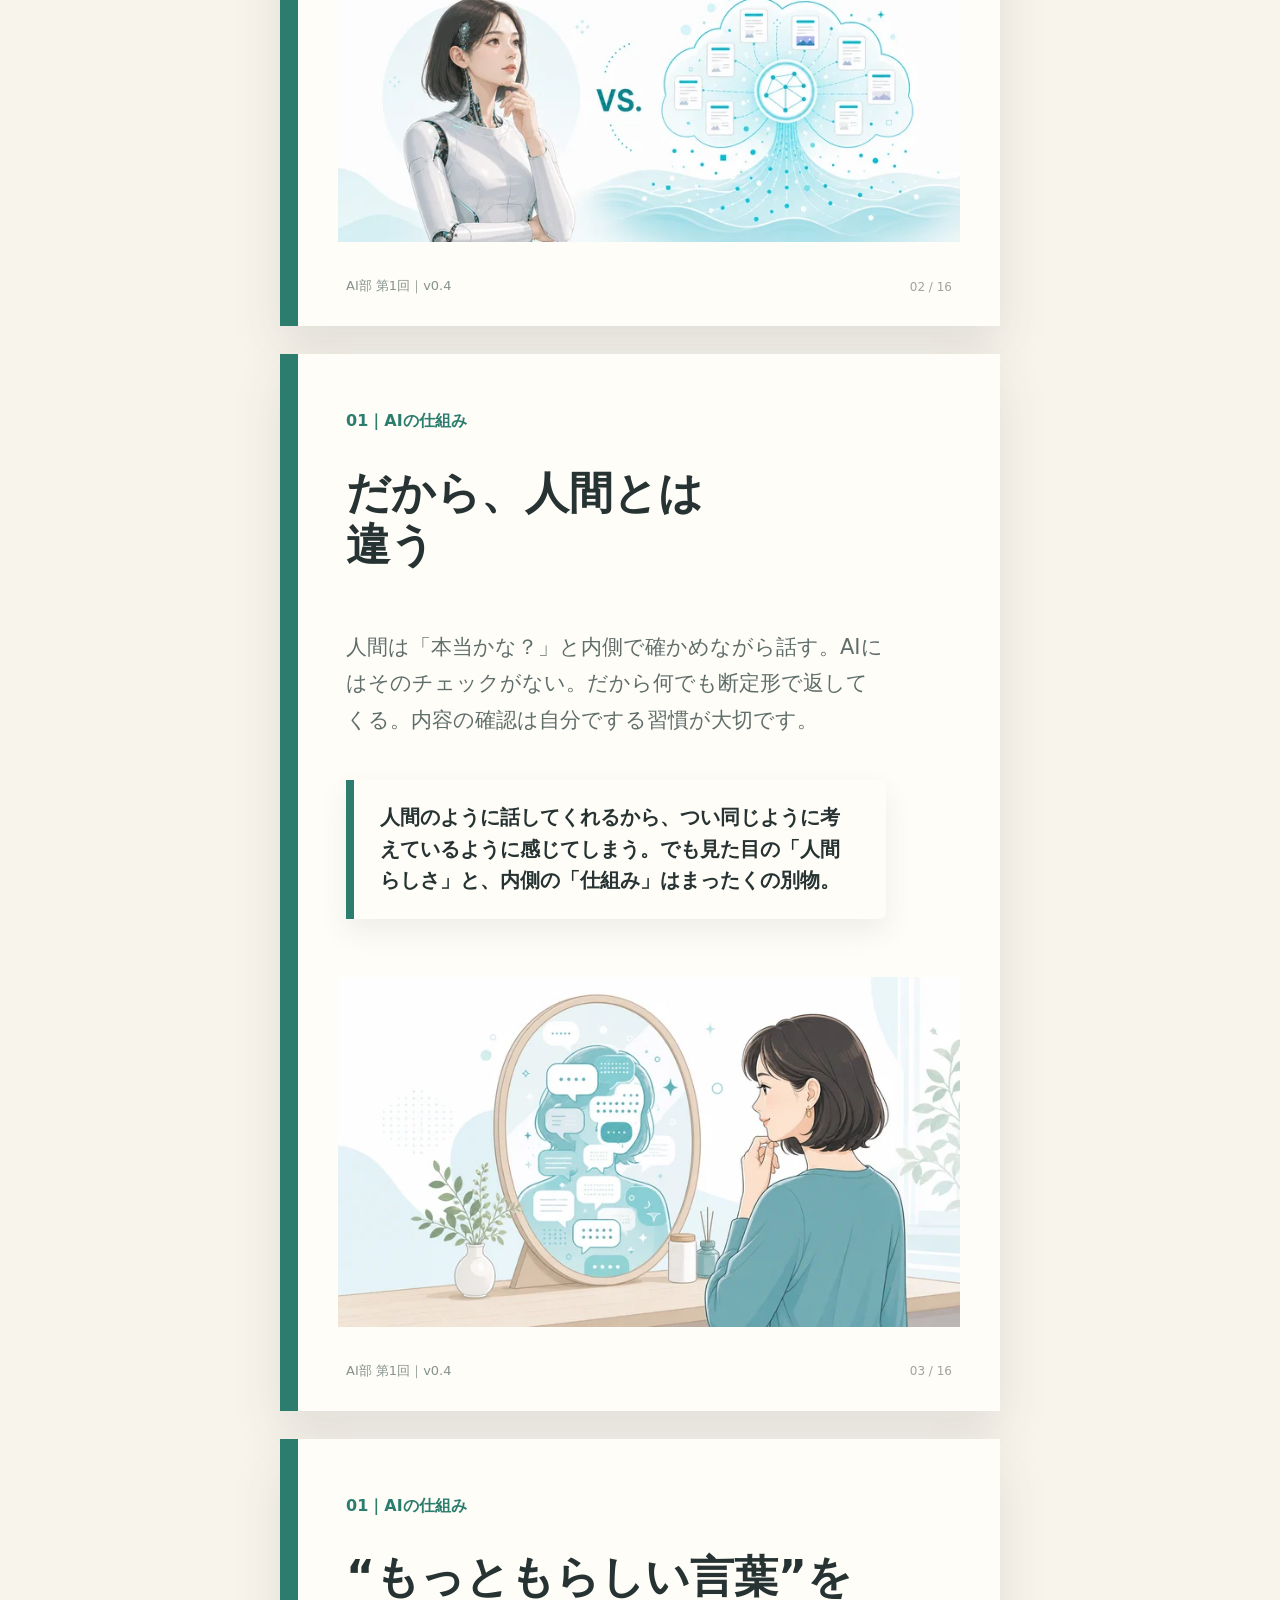
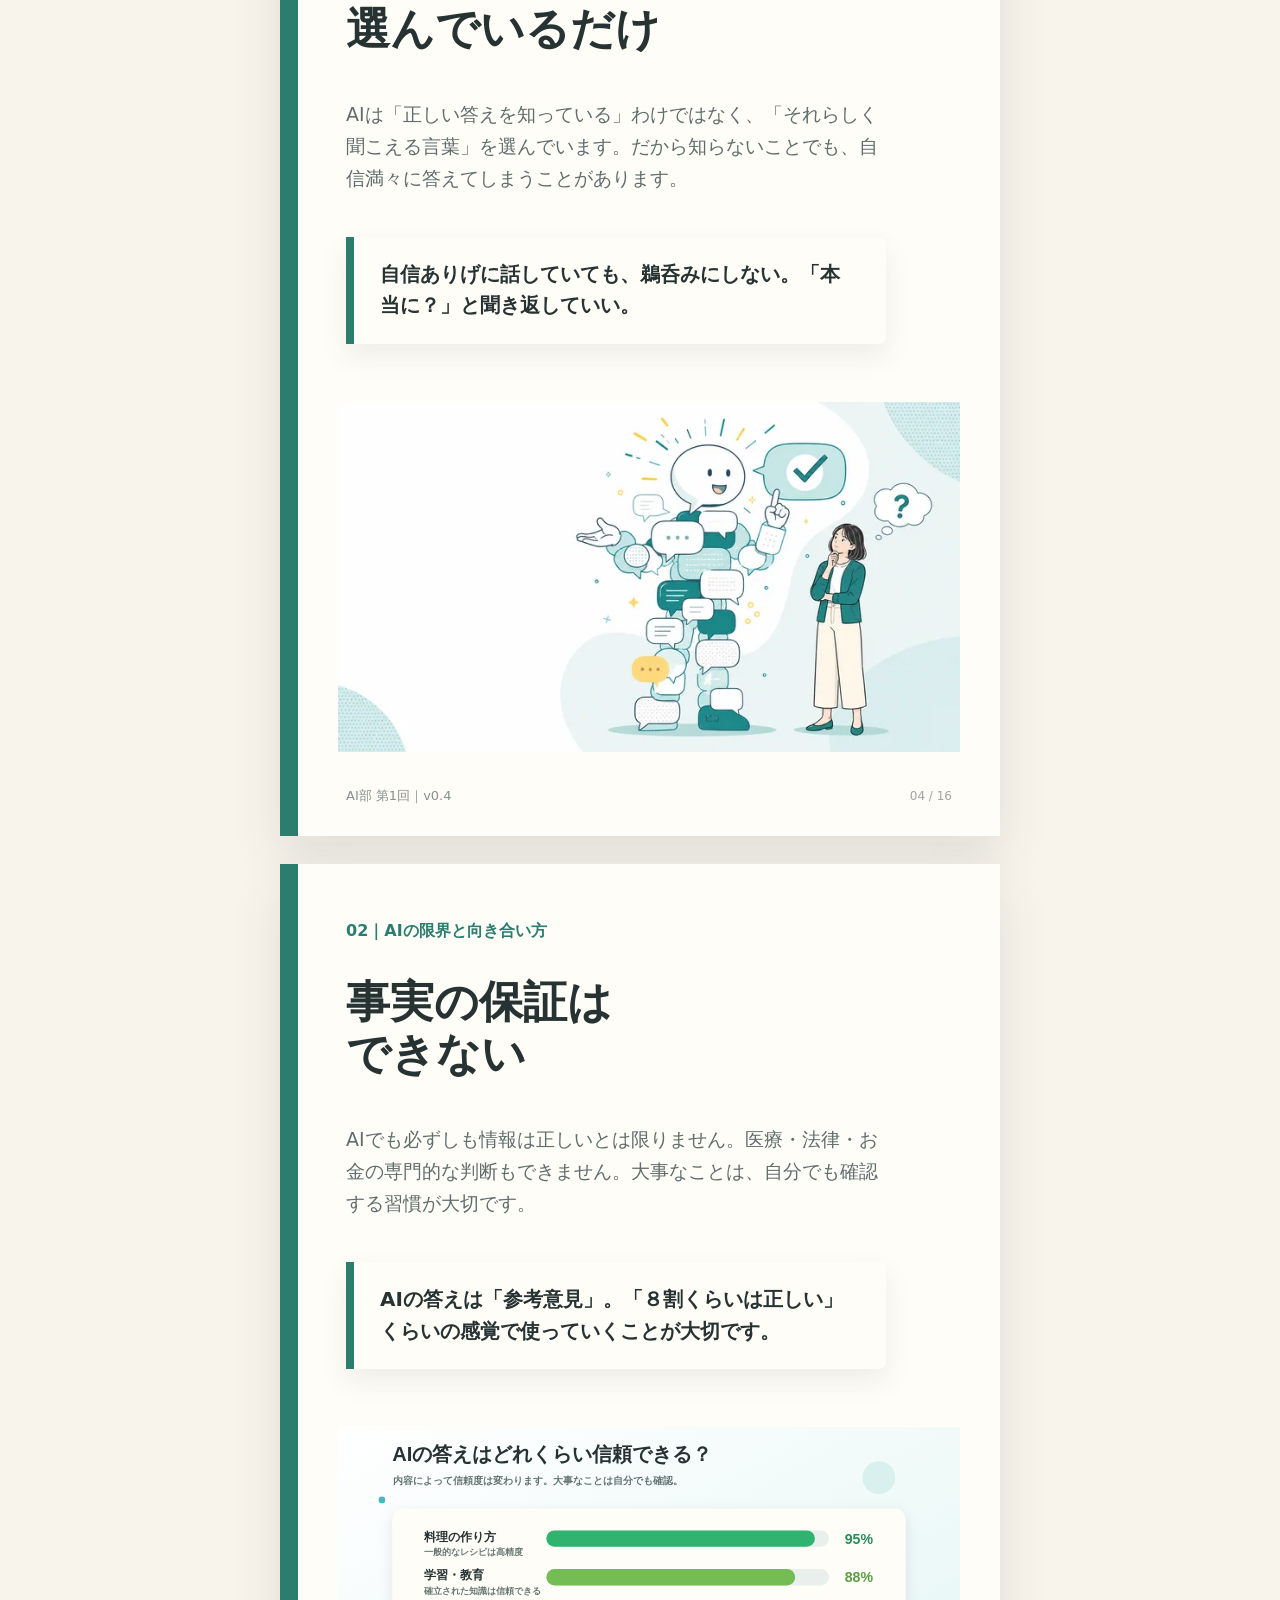
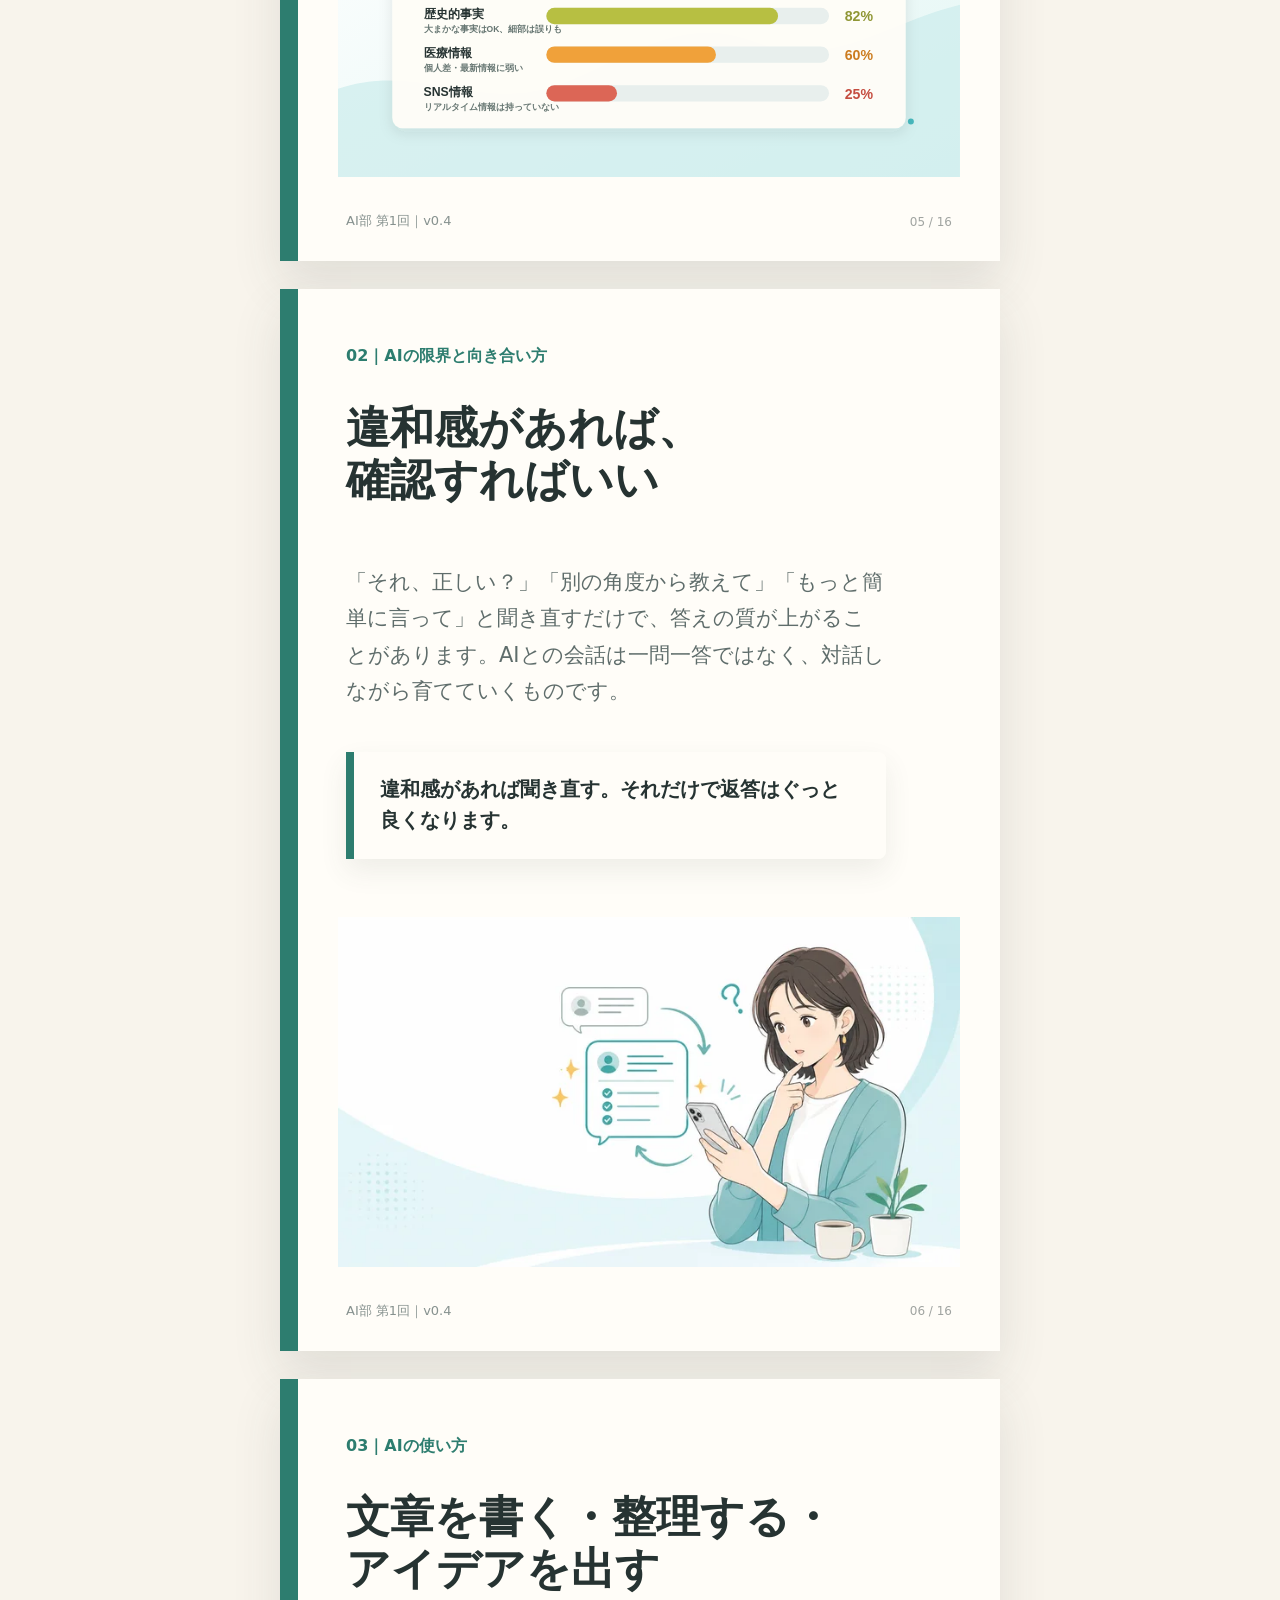
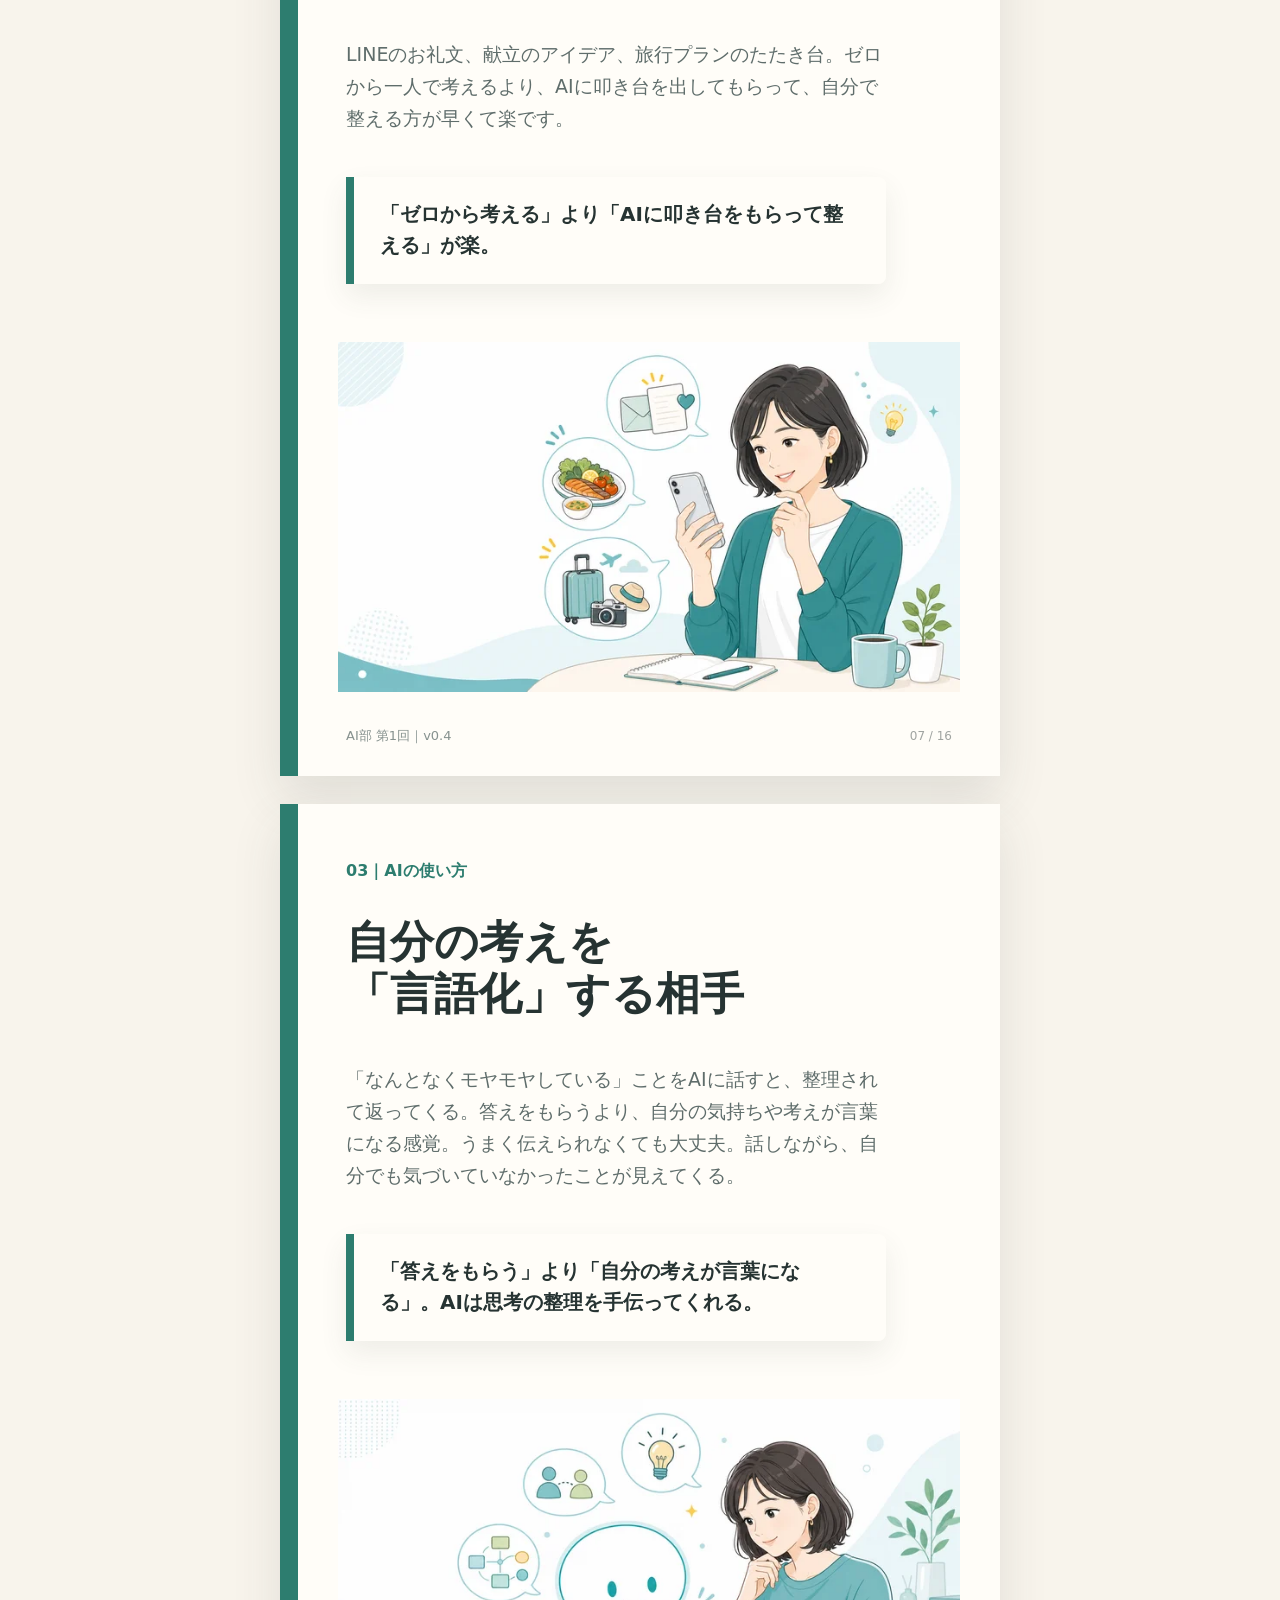
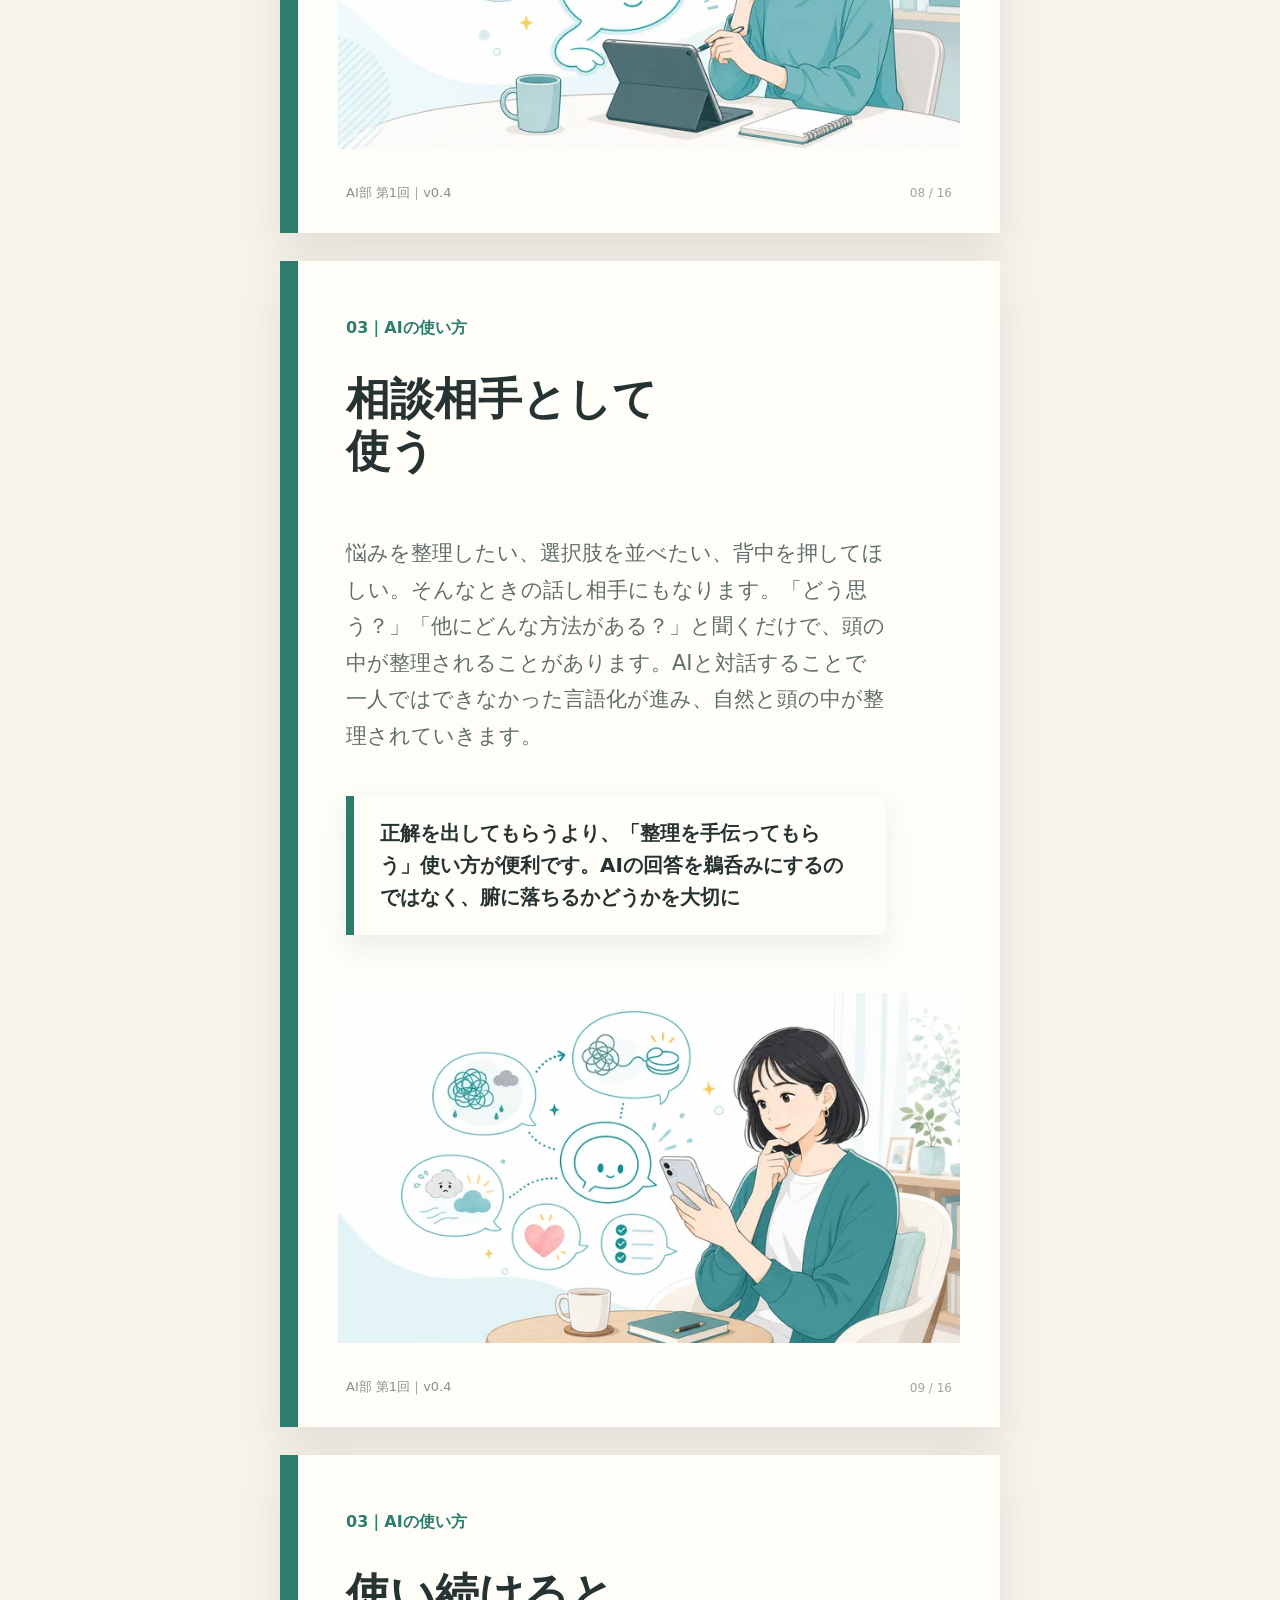
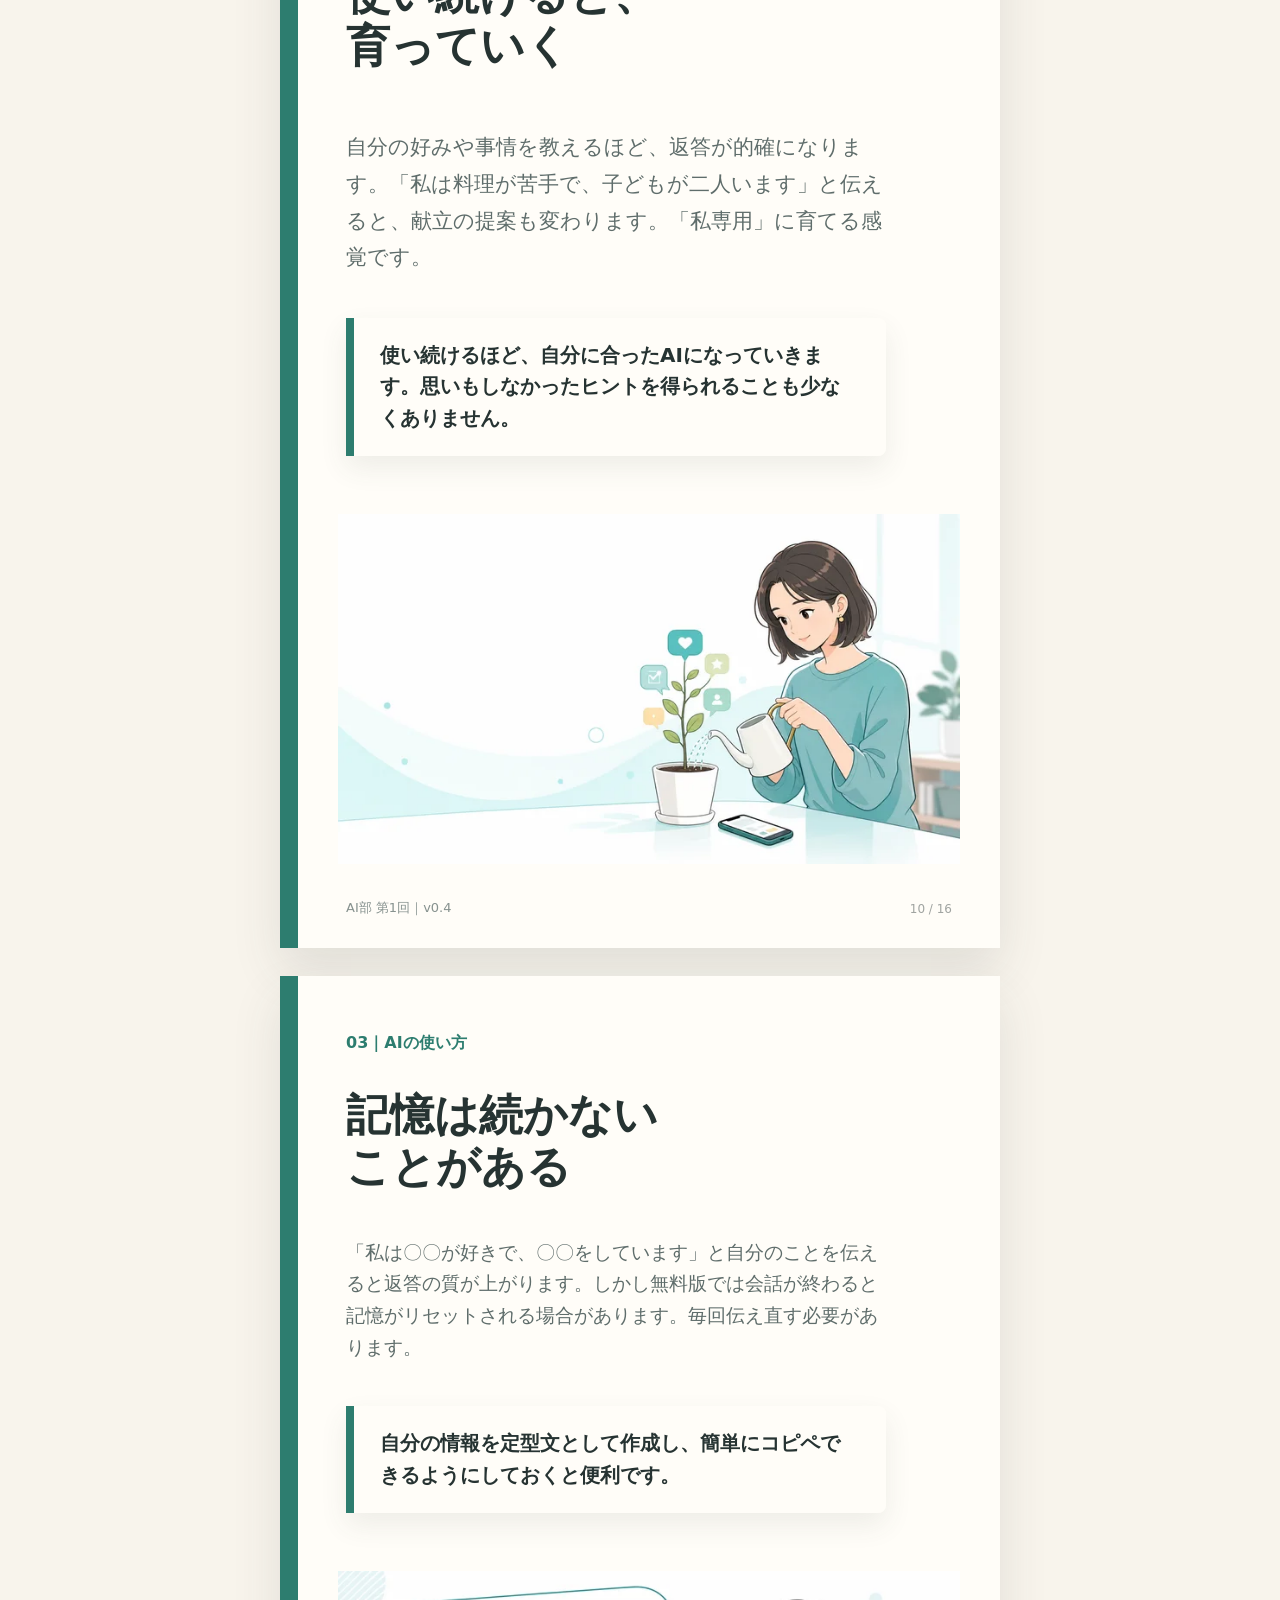
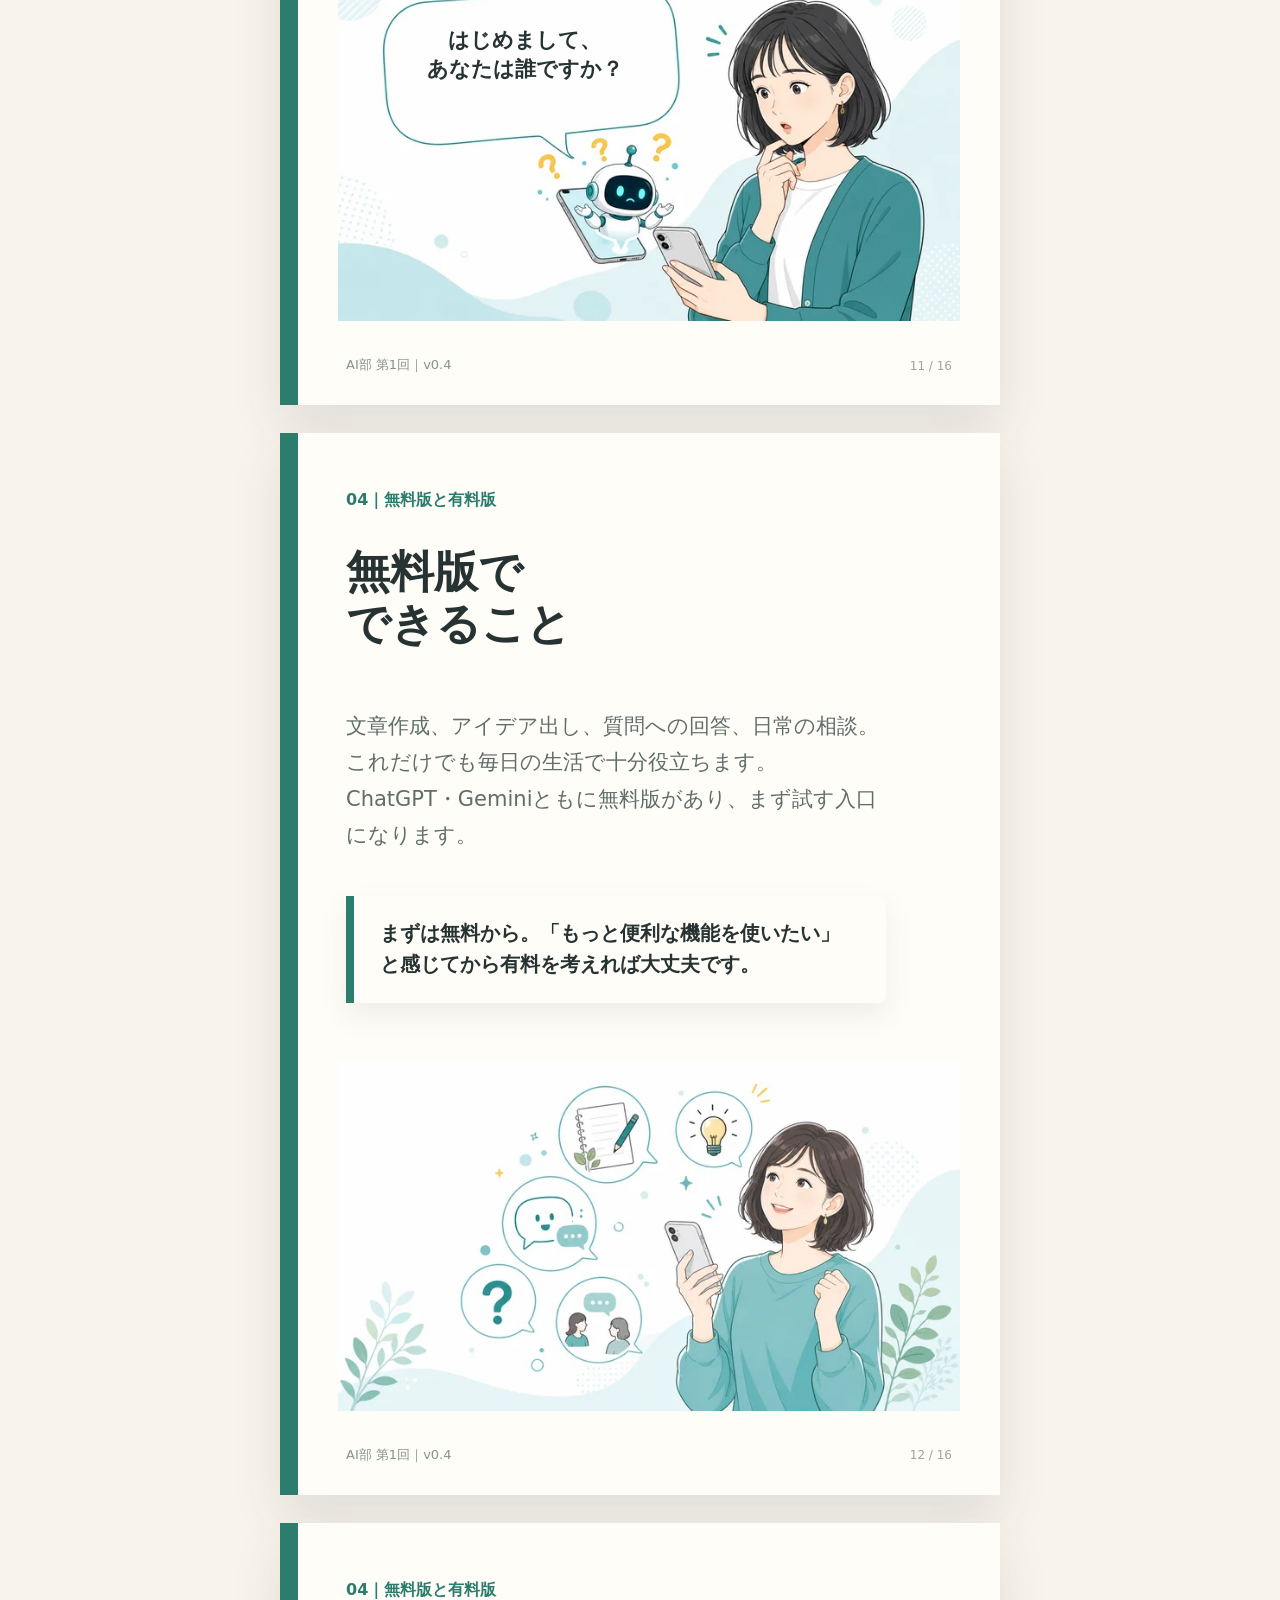
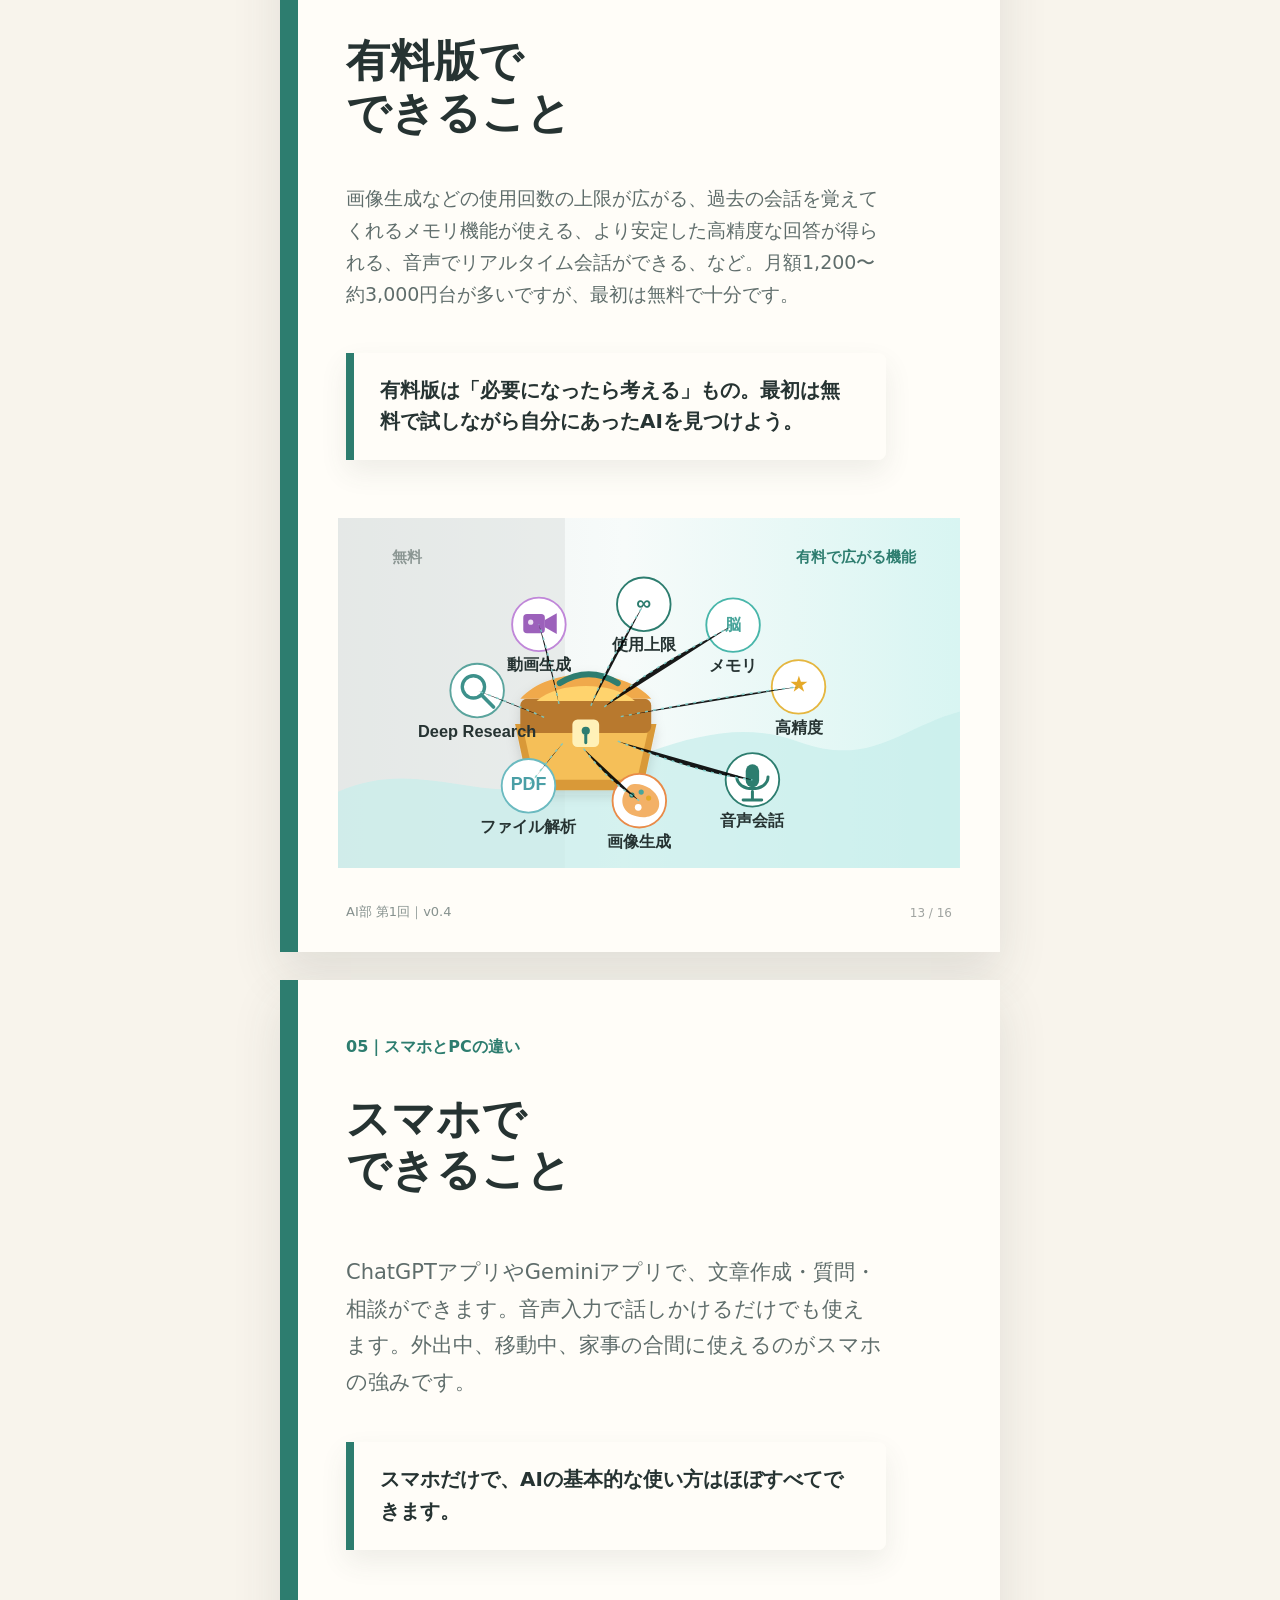
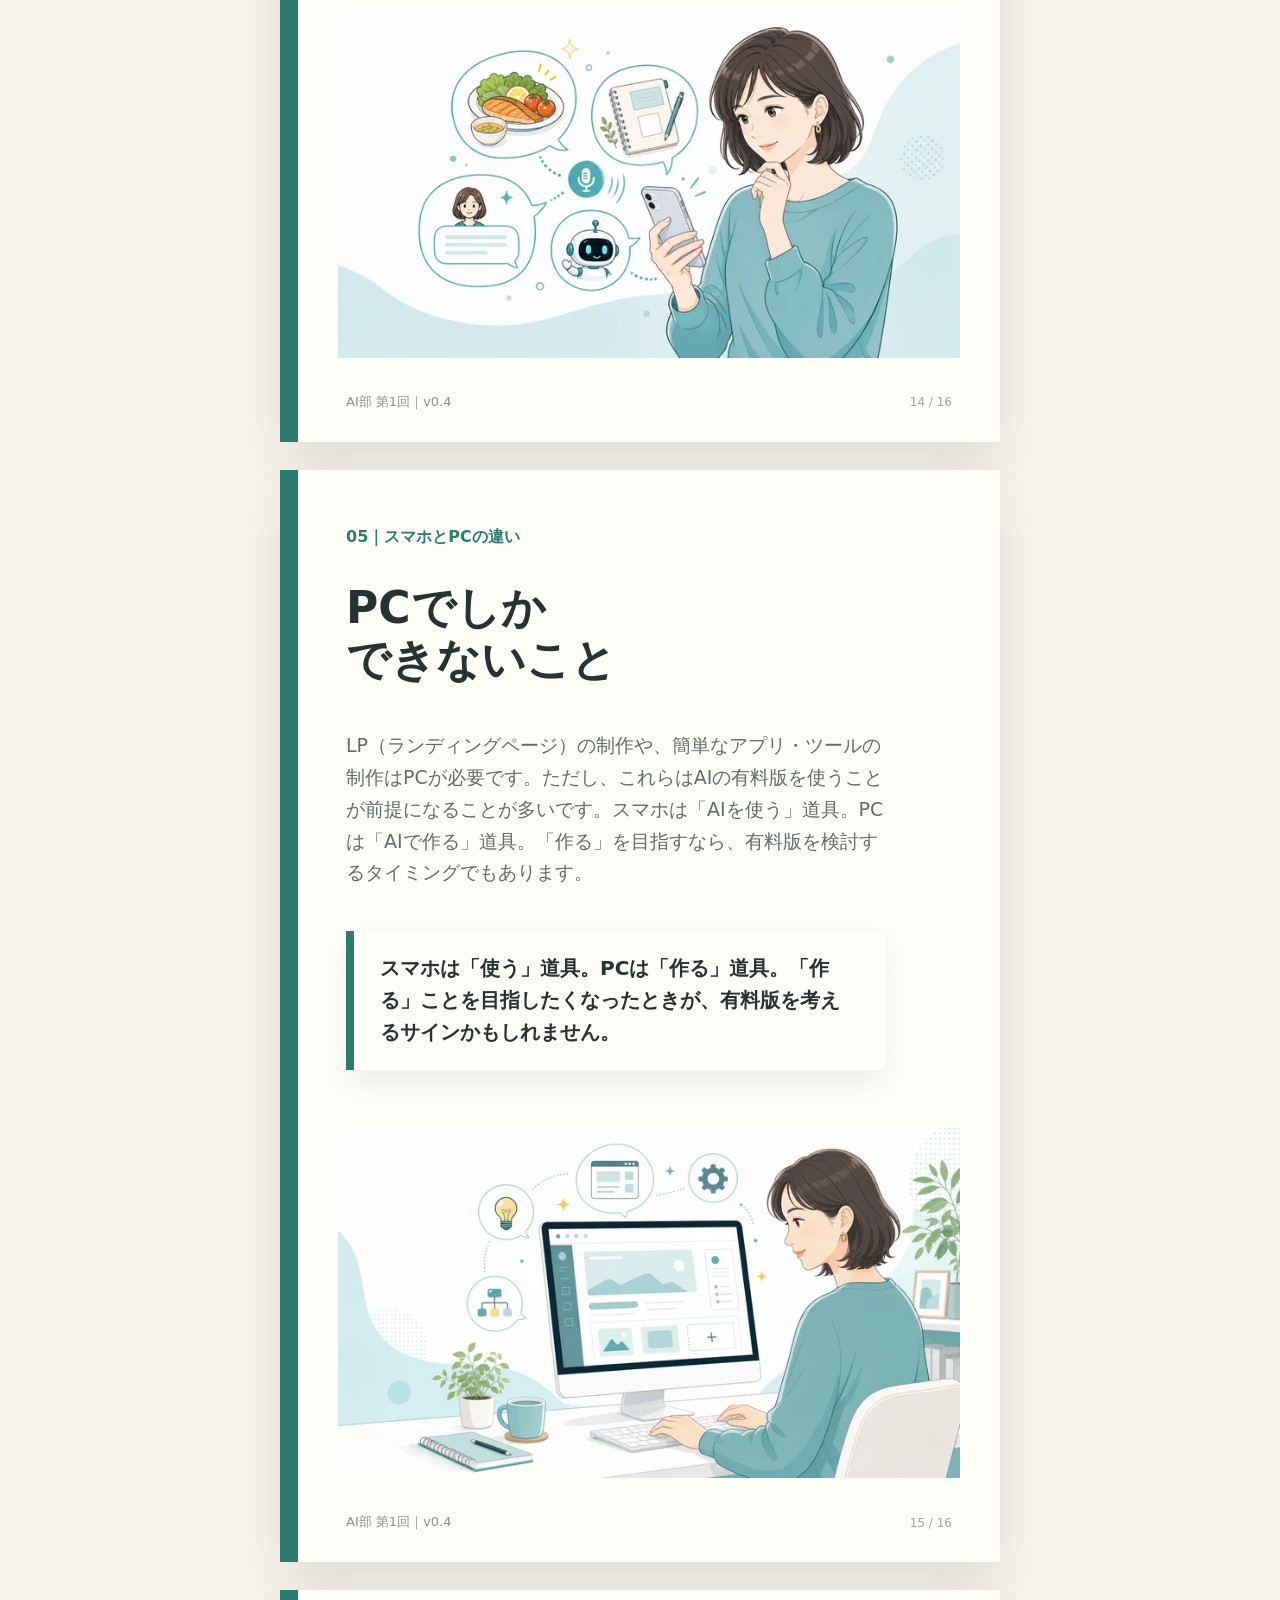
==== commit 61e99a7f: "画像をWebP変換・720px幅リサイズ（22MB→0.4MB、99%削減）" ====
--- a/index.html
+++ b/index.html
@@ -342,7 +342,7 @@
           <p class="subtitle">使いはじめる前に<br>知っておきたいこと。</p>
         </div>
         <figure class="visual">
-          <img src="assets/imagegen-v5/slide-01-cover.png" alt="AIについて考える女性の明るいイラスト">
+          <img src="assets/imagegen-v5/slide-01-cover.webp" alt="AIについて考える女性の明るいイラスト">
         </figure>
         <div class="footer">AI部 第1回｜v0.4</div>
         <div class="number">01 / 16</div>
@@ -358,7 +358,7 @@
           <div class="insight">AIは“賢い予測機”。人間のように意識的に対応・行動しているわけではありません。</div>
         </div>
         <figure class="visual">
-          <img src="assets/imagegen-v5/slide-02-next-words-human-android-20260629.png" alt="人間に近いアンドロイドとデータ処理AIを対比するイラスト">
+          <img src="assets/imagegen-v5/slide-02-next-words-human-android-20260629.webp" alt="人間に近いアンドロイドとデータ処理AIを対比するイラスト">
         </figure>
         <div class="footer">AI部 第1回｜v0.4</div>
         <div class="number">02 / 16</div>
@@ -374,7 +374,7 @@
           <div class="insight">人間のように話してくれるから、つい同じように考えているように感じてしまう。でも見た目の「人間らしさ」と、内側の「仕組み」はまったくの別物。</div>
         </div>
         <figure class="visual">
-          <img src="assets/imagegen-v5/slide-03-not-human.png" alt="鏡の映り込みで見た目が似ていても違うことを示すイラスト">
+          <img src="assets/imagegen-v5/slide-03-not-human.webp" alt="鏡の映り込みで見た目が似ていても違うことを示すイラスト">
         </figure>
         <div class="footer">AI部 第1回｜v0.4</div>
         <div class="number">03 / 16</div>
@@ -390,7 +390,7 @@
           <div class="insight">自信ありげに話していても、鵜呑みにしない。「本当に？」と聞き返していい。</div>
         </div>
         <figure class="visual">
-          <img src="assets/imagegen-v5/slide-08-plausible-words.png" alt="自信ありげな発話と冷静に見ている人物のイラスト">
+          <img src="assets/imagegen-v5/slide-08-plausible-words.webp" alt="自信ありげな発話と冷静に見ている人物のイラスト">
         </figure>
         <div class="footer">AI部 第1回｜v0.4</div>
         <div class="number">04 / 16</div>
@@ -422,7 +422,7 @@
           <div class="insight">違和感があれば聞き直す。それだけで返答はぐっと良くなります。</div>
         </div>
         <figure class="visual">
-          <img src="assets/imagegen-v5/slide-09-confirm-again.png" alt="スマホを見ながら確認し直す女性のイラスト">
+          <img src="assets/imagegen-v5/slide-09-confirm-again.webp" alt="スマホを見ながら確認し直す女性のイラスト">
         </figure>
         <div class="footer">AI部 第1回｜v0.4</div>
         <div class="number">06 / 16</div>
@@ -438,7 +438,7 @@
           <div class="insight">「ゼロから考える」より「AIに叩き台をもらって整える」が楽。</div>
         </div>
         <figure class="visual">
-          <img src="assets/imagegen-v5/slide-04-writing-ideas.png" alt="スマホで文章やアイデア作りをしている女性のイラスト">
+          <img src="assets/imagegen-v5/slide-04-writing-ideas.webp" alt="スマホで文章やアイデア作りをしている女性のイラスト">
         </figure>
         <div class="footer">AI部 第1回｜v0.4</div>
         <div class="number">07 / 16</div>
@@ -454,7 +454,7 @@
           <div class="insight">「答えをもらう」より「自分の考えが言葉になる」。AIは思考の整理を手伝ってくれる。</div>
         </div>
         <figure class="visual">
-          <img src="assets/imagegen-v5/slide-10-thinking-partner.png" alt="人とAIが並んで同じものを見ながら考えるイラスト">
+          <img src="assets/imagegen-v5/slide-10-thinking-partner.webp" alt="人とAIが並んで同じものを見ながら考えるイラスト">
         </figure>
         <div class="footer">AI部 第1回｜v0.4</div>
         <div class="number">08 / 16</div>
@@ -470,7 +470,7 @@
           <div class="insight">正解を出してもらうより、「整理を手伝ってもらう」使い方が便利です。AIの回答を鵜呑みにするのではなく、腑に落ちるかどうかを大切に</div>
         </div>
         <figure class="visual">
-          <img src="assets/imagegen-v5/slide-05-consultation.png" alt="リラックスしてスマホに相談している女性のイラスト">
+          <img src="assets/imagegen-v5/slide-05-consultation.webp" alt="リラックスしてスマホに相談している女性のイラスト">
         </figure>
         <div class="footer">AI部 第1回｜v0.4</div>
         <div class="number">09 / 16</div>
@@ -486,7 +486,7 @@
           <div class="insight">使い続けるほど、自分に合ったAIになっていきます。思いもしなかったヒントを得られることも少なくありません。</div>
         </div>
         <figure class="visual">
-          <img src="assets/imagegen-v5/slide-11-grow-together.png" alt="AIを植物のように育てる比喩のイラスト">
+          <img src="assets/imagegen-v5/slide-11-grow-together.webp" alt="AIを植物のように育てる比喩のイラスト">
         </figure>
         <div class="footer">AI部 第1回｜v0.4</div>
         <div class="number">10 / 16</div>
@@ -502,7 +502,7 @@
           <div class="insight">自分の情報を定型文として作成し、簡単にコピペできるようにしておくと便利です。</div>
         </div>
         <figure class="visual memory-visual">
-          <img src="assets/imagegen-v5/slide-07-memory-reset.png" alt="記憶がリセットされて初対面のようにふるまうAIに戸惑う女性のイラスト">
+          <img src="assets/imagegen-v5/slide-07-memory-reset.webp" alt="記憶がリセットされて初対面のようにふるまうAIに戸惑う女性のイラスト">
           <span class="image-speech memory-speech">はじめまして、<br>あなたは誰ですか？</span>
         </figure>
         <div class="footer">AI部 第1回｜v0.4</div>
@@ -519,7 +519,7 @@
           <div class="insight">まずは無料から。「もっと便利な機能を使いたい」と感じてから有料を考えれば大丈夫です。</div>
         </div>
         <figure class="visual">
-          <img src="assets/imagegen-v5/slide-12-free-version.png" alt="スマホでAIを使えて明るい表情の女性のイラスト">
+          <img src="assets/imagegen-v5/slide-12-free-version.webp" alt="スマホでAIを使えて明るい表情の女性のイラスト">
         </figure>
         <div class="footer">AI部 第1回｜v0.4</div>
         <div class="number">12 / 16</div>
@@ -551,7 +551,7 @@
           <div class="insight">スマホだけで、AIの基本的な使い方はほぼすべてできます。</div>
         </div>
         <figure class="visual">
-          <img src="assets/imagegen-v5/slide-14-smartphone.png" alt="スマホから料理アイデアやメモの吹き出しが出ているイラスト">
+          <img src="assets/imagegen-v5/slide-14-smartphone.webp" alt="スマホから料理アイデアやメモの吹き出しが出ているイラスト">
         </figure>
         <div class="footer">AI部 第1回｜v0.4</div>
         <div class="number">14 / 16</div>
@@ -567,7 +567,7 @@
           <div class="insight">スマホは「使う」道具。PCは「作る」道具。「作る」ことを目指したくなったときが、有料版を考えるサインかもしれません。</div>
         </div>
         <figure class="visual">
-          <img src="assets/imagegen-v5/slide-15-pc-create.png" alt="PCでランディングページやツールを作っている女性のイラスト">
+          <img src="assets/imagegen-v5/slide-15-pc-create.webp" alt="PCでランディングページやツールを作っている女性のイラスト">
         </figure>
         <div class="footer">AI部 第1回｜v0.4</div>
         <div class="number">15 / 16</div>
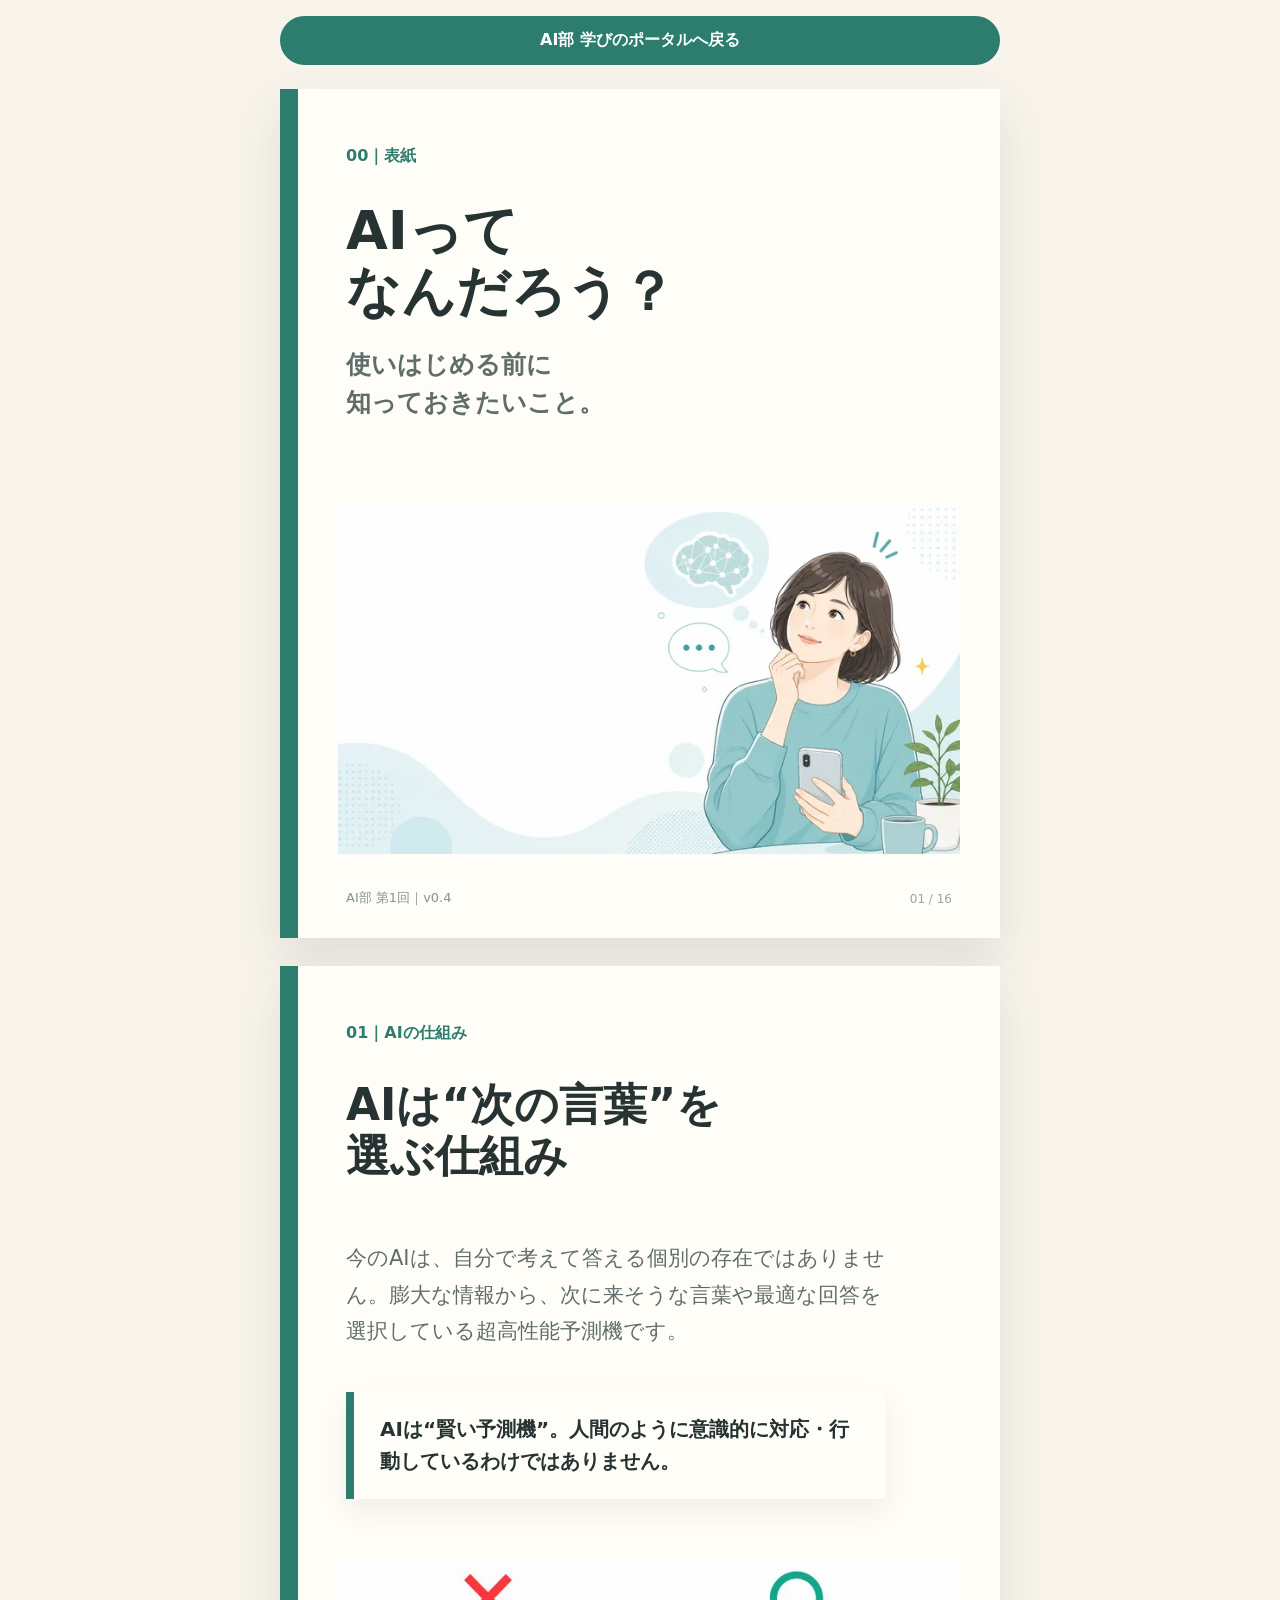
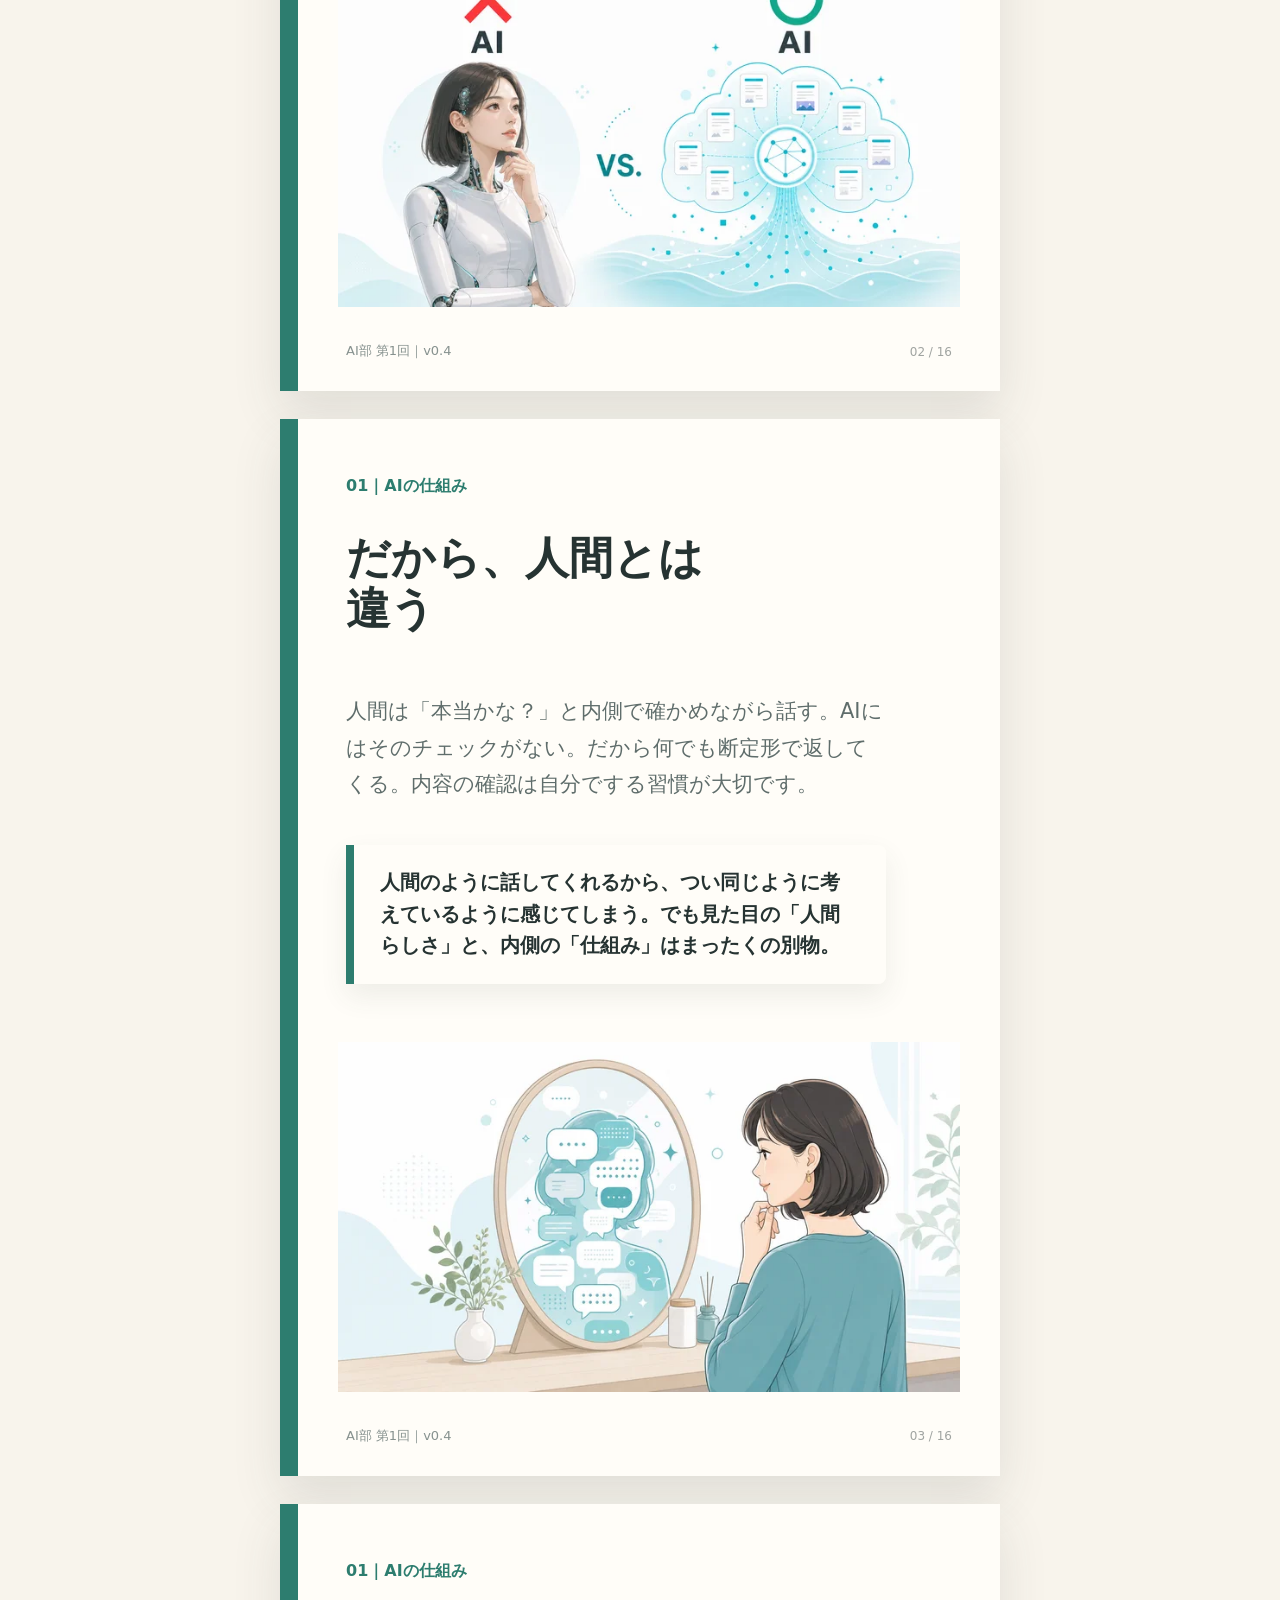
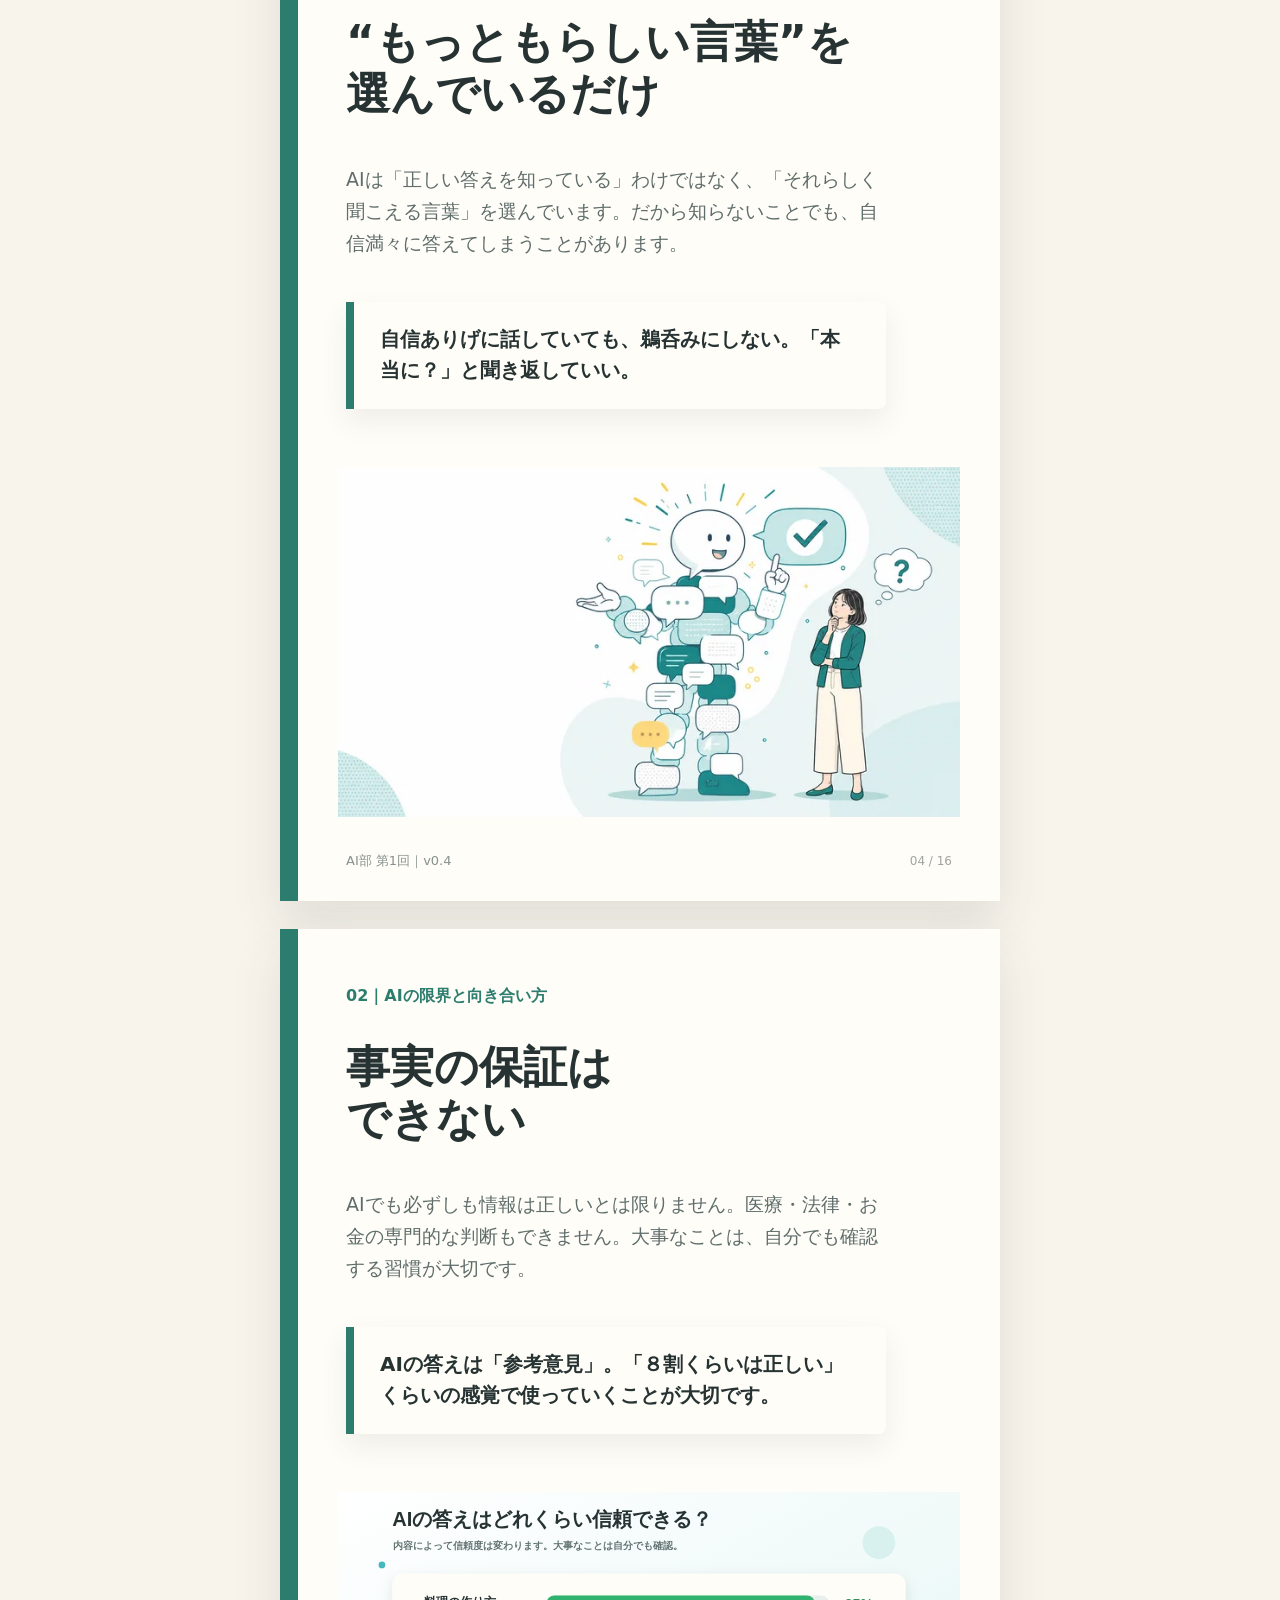
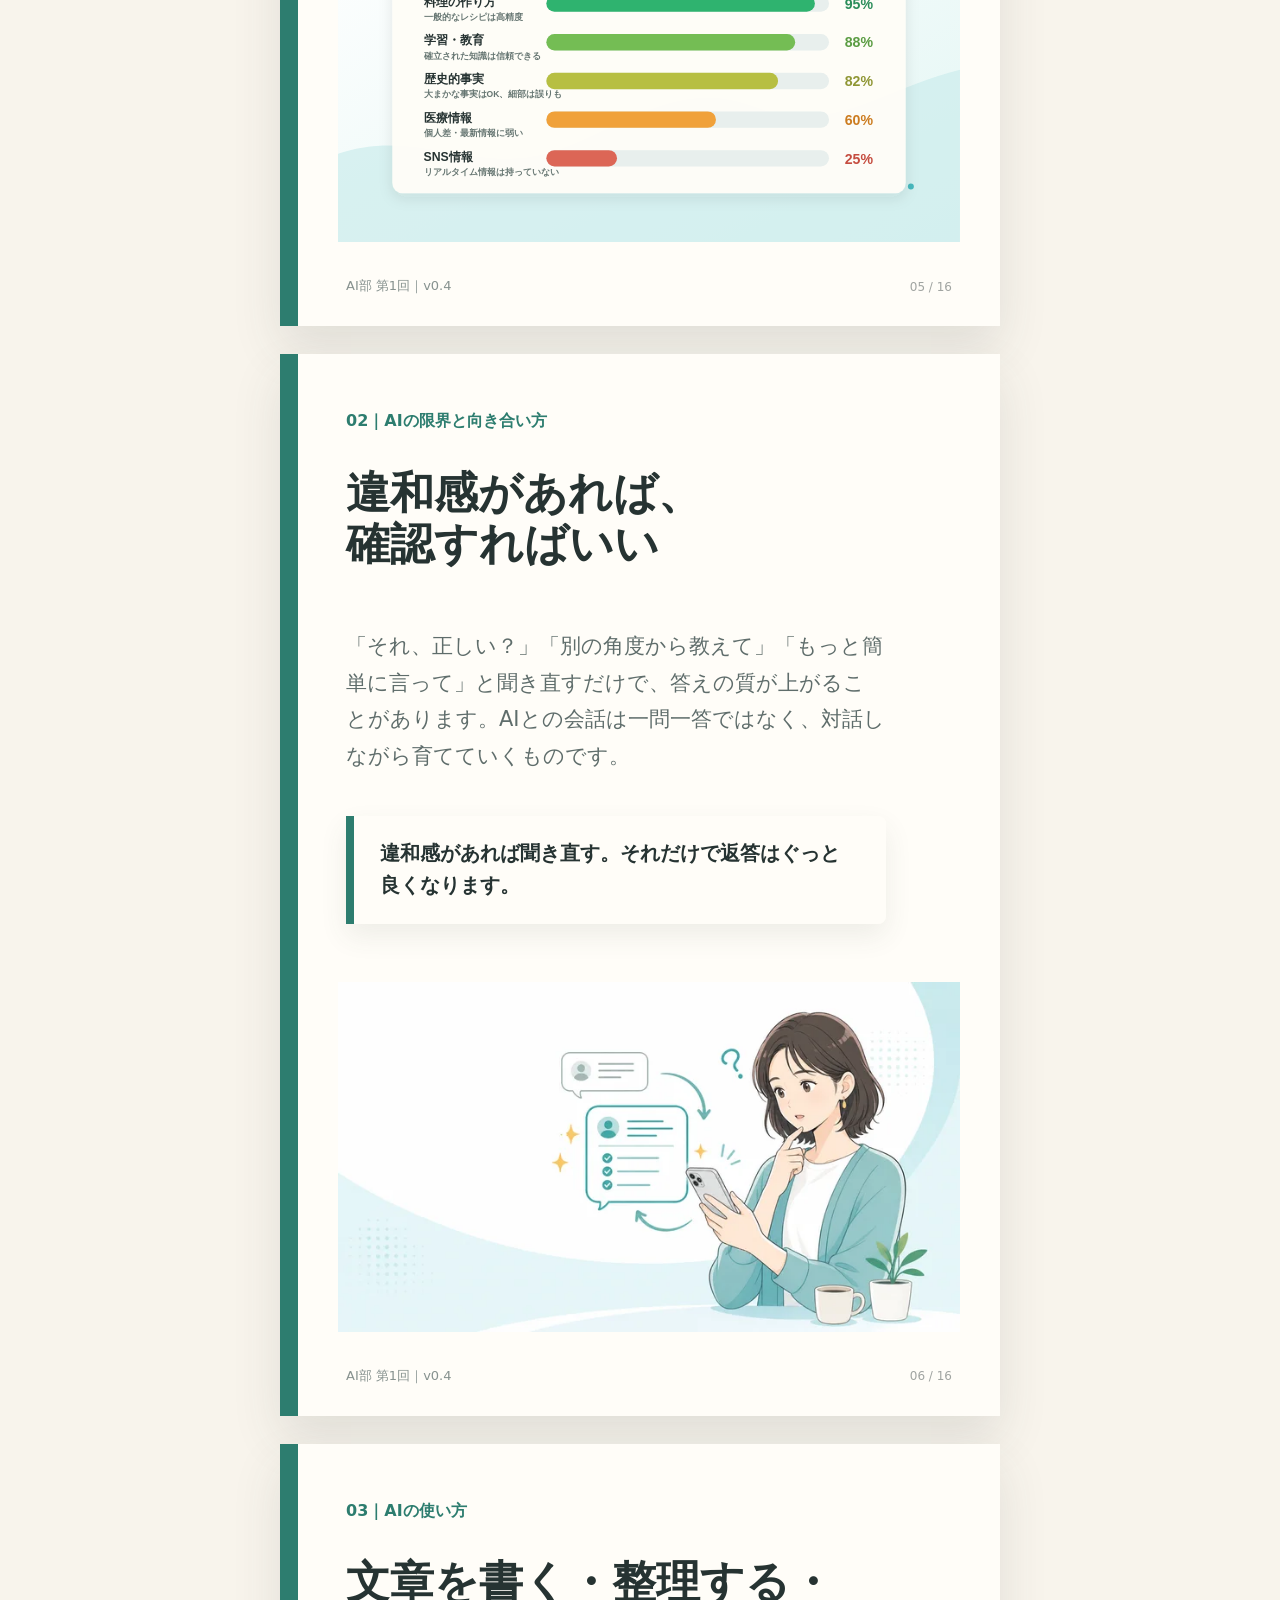
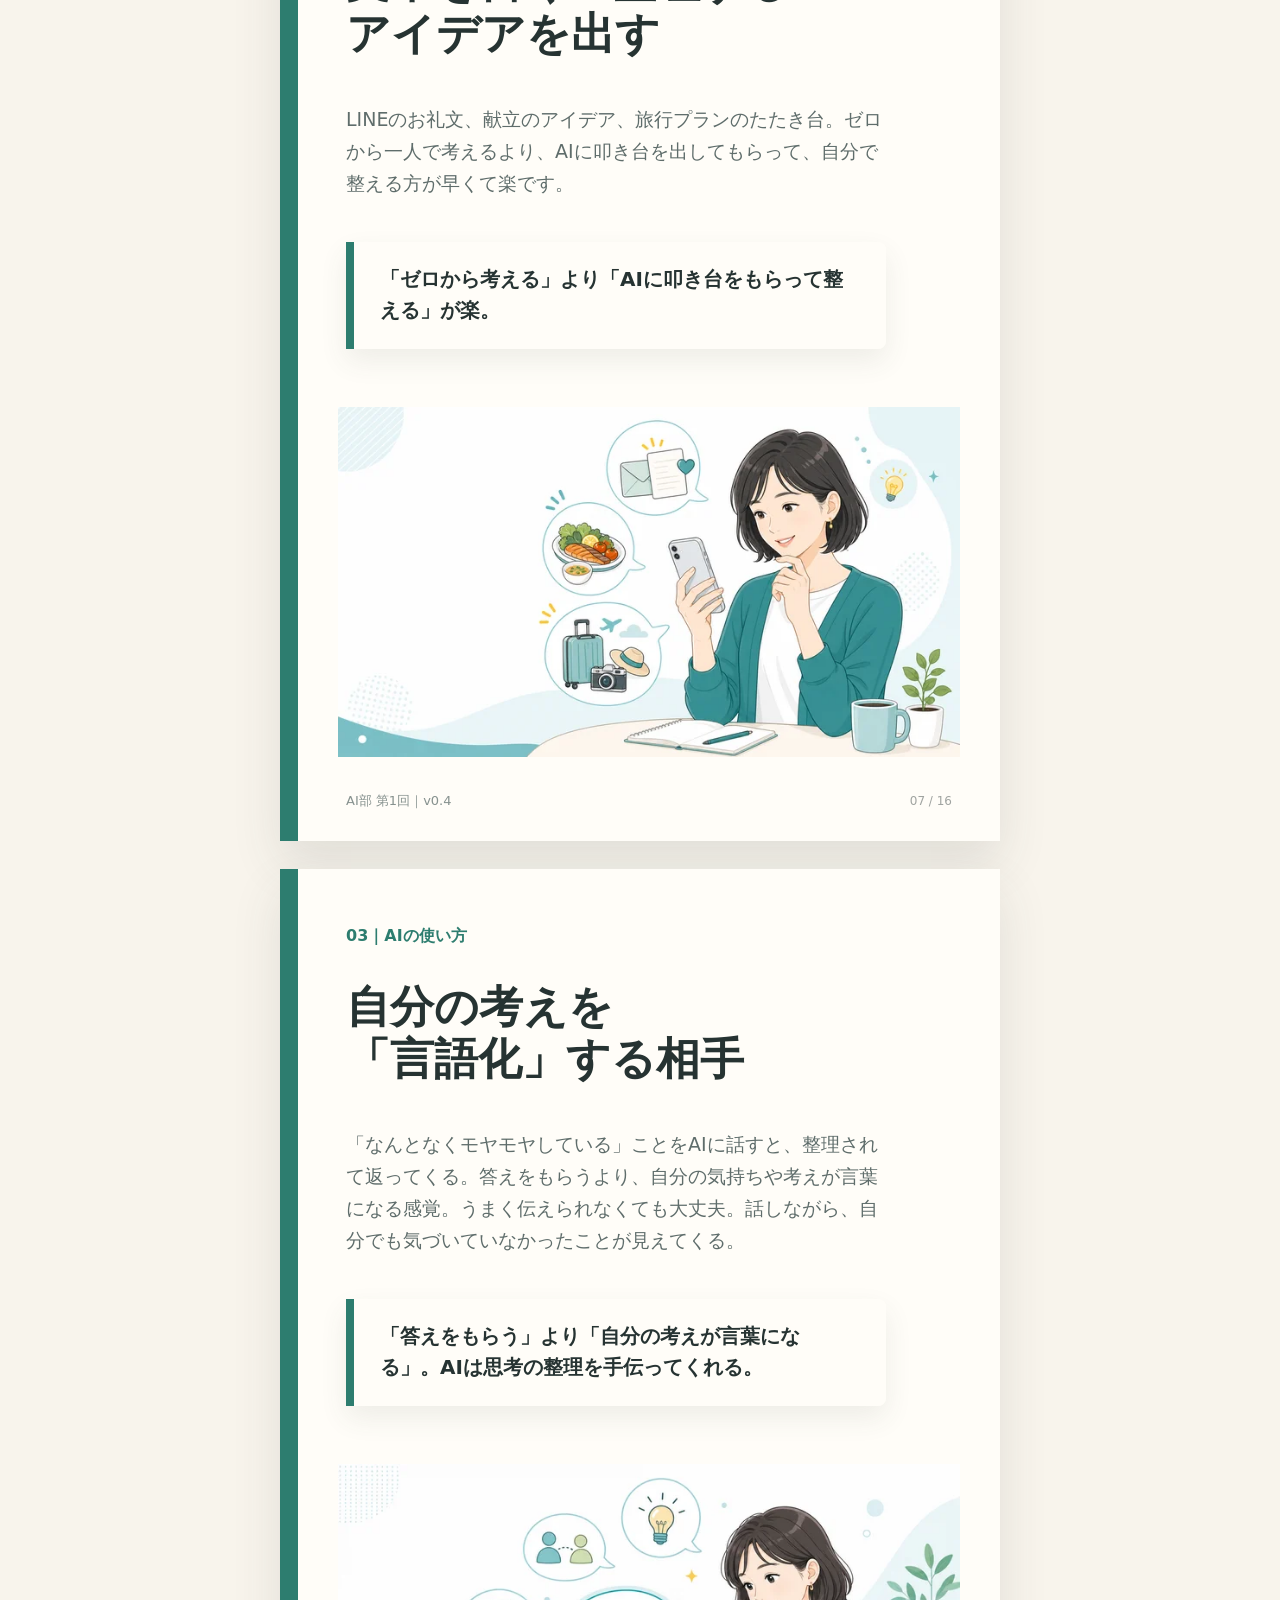
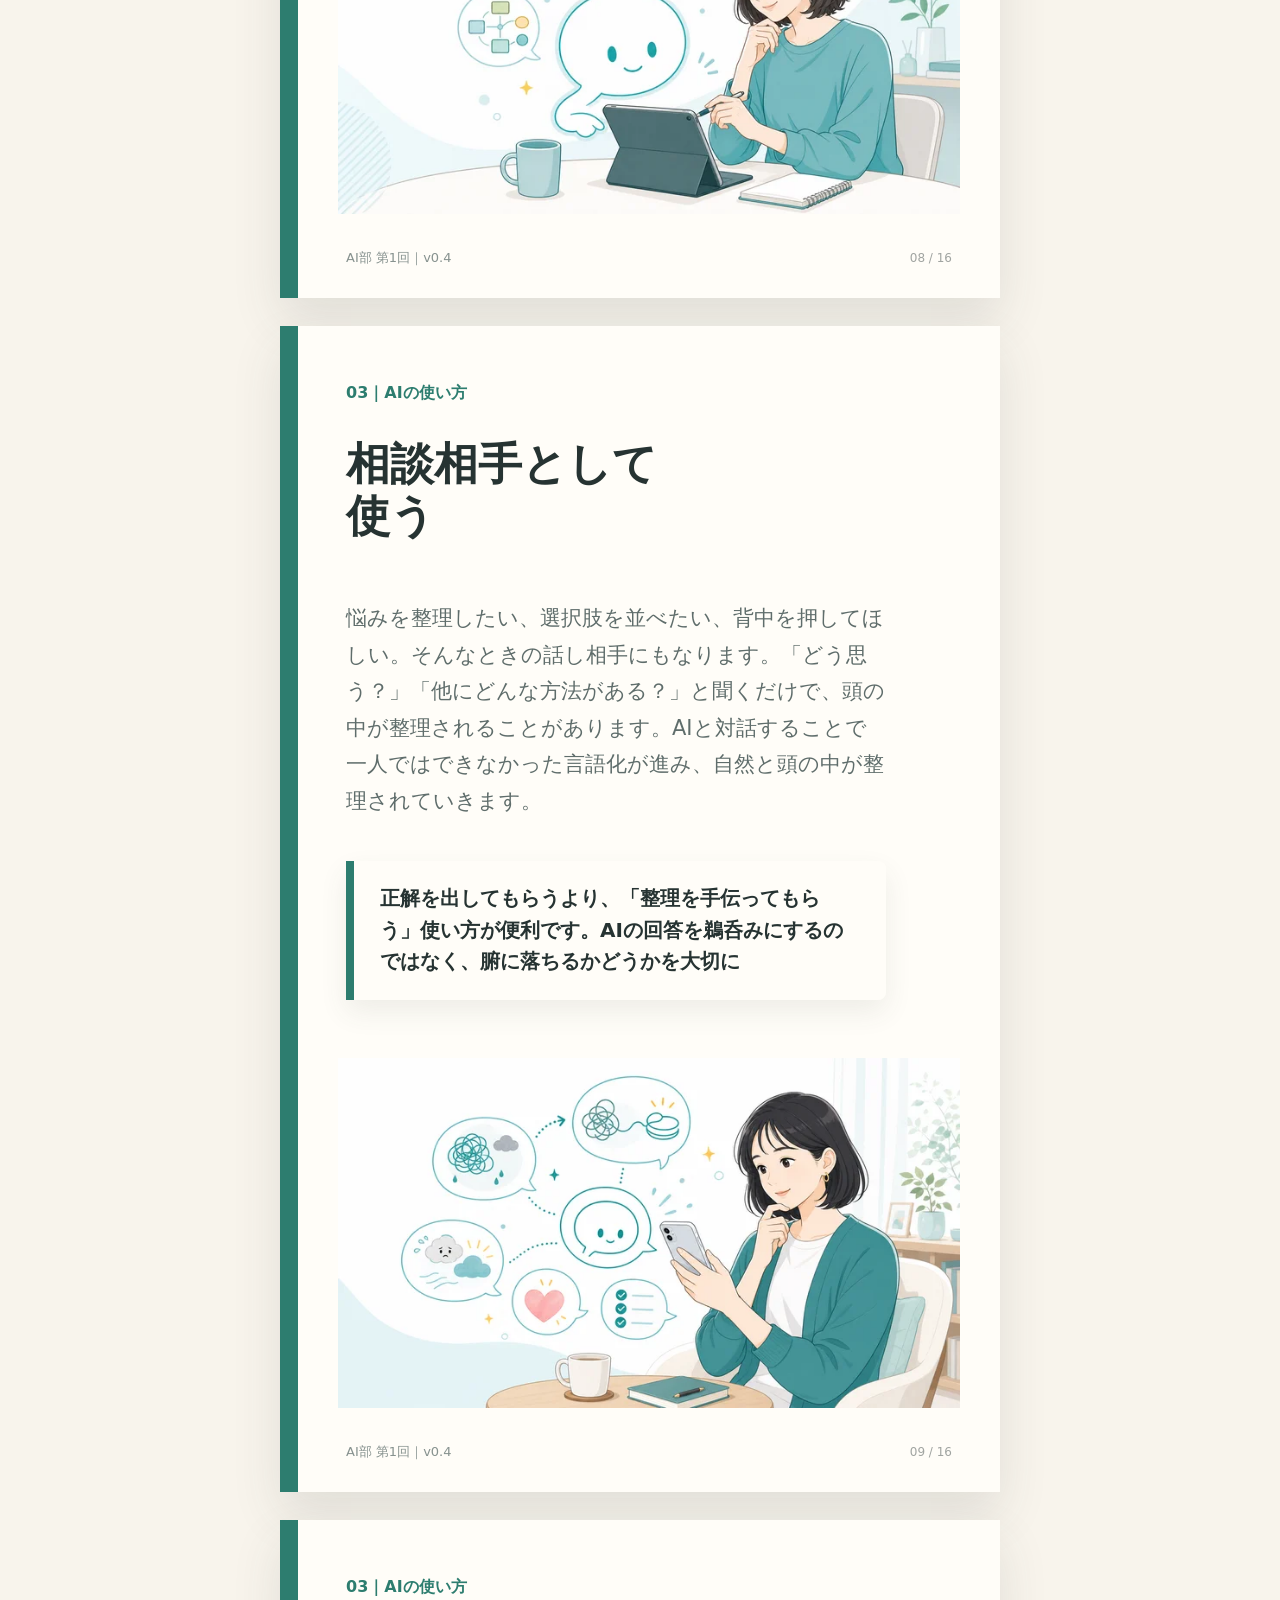
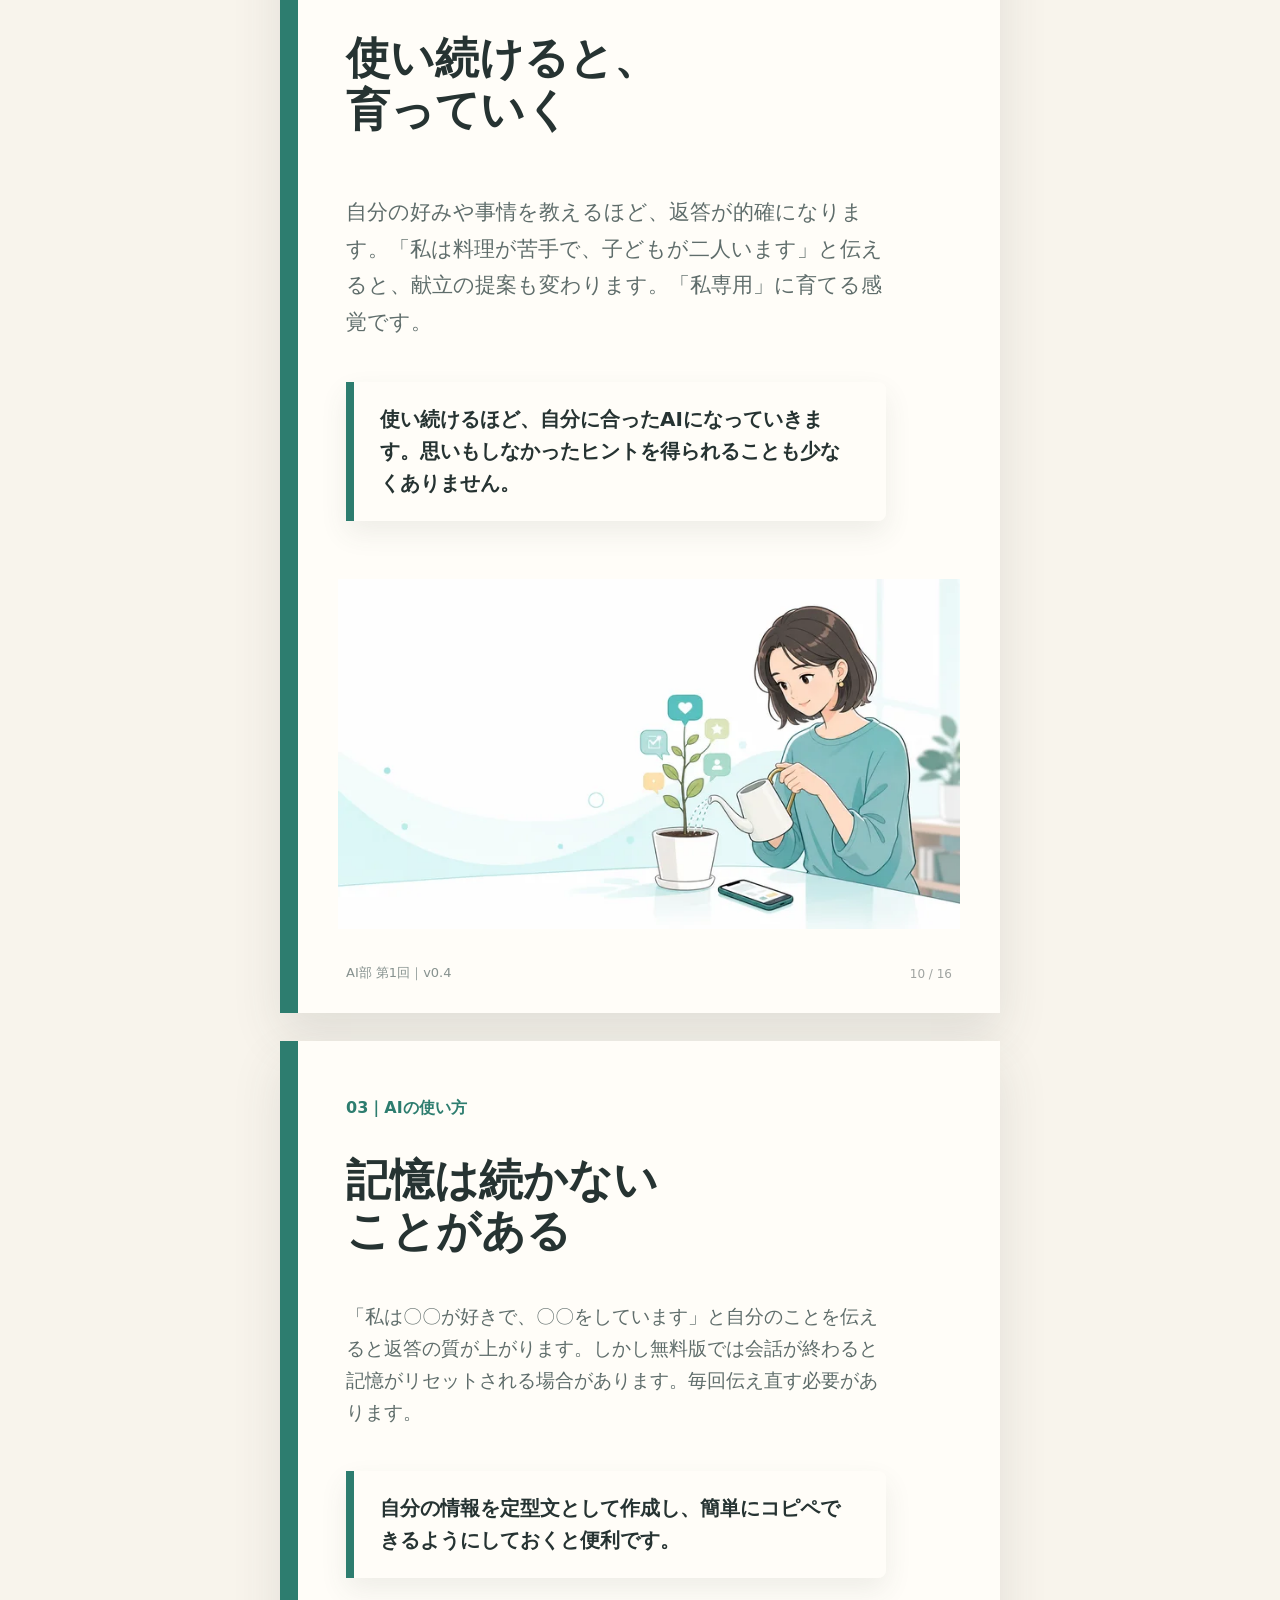
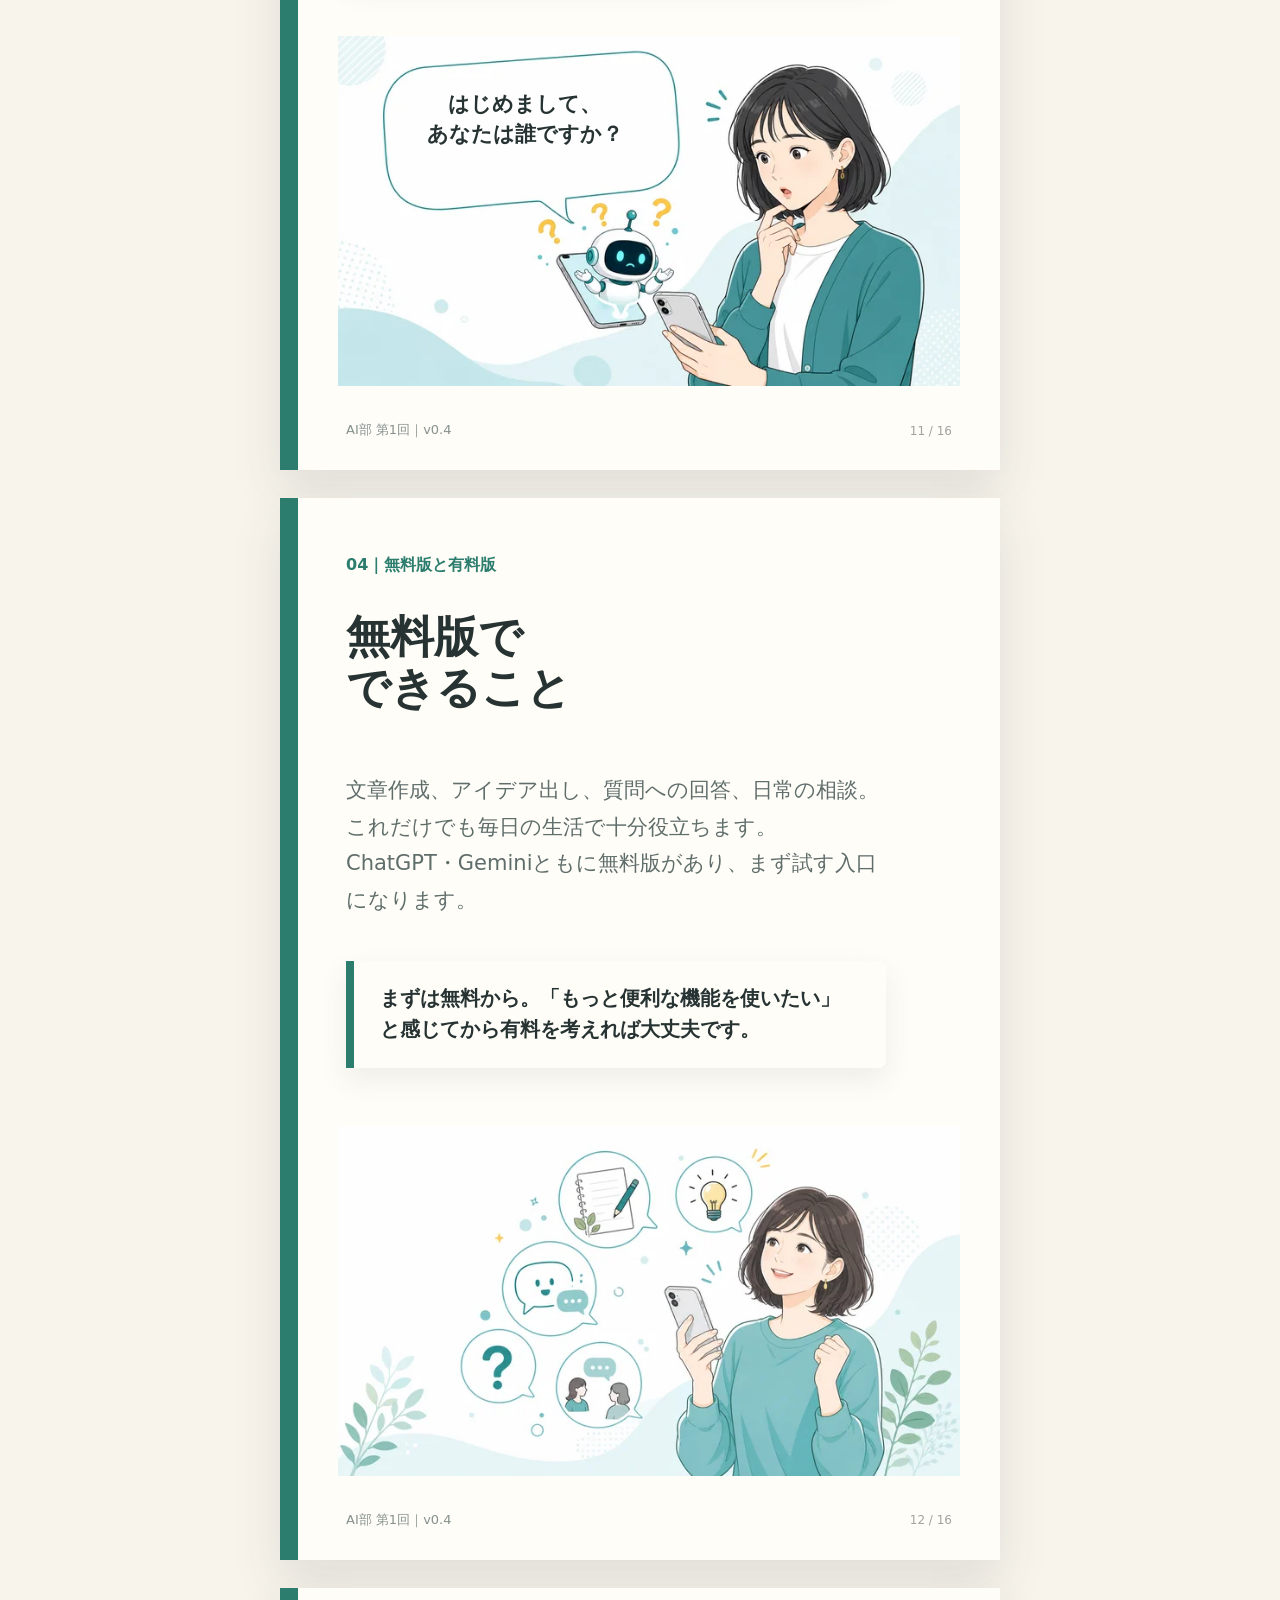
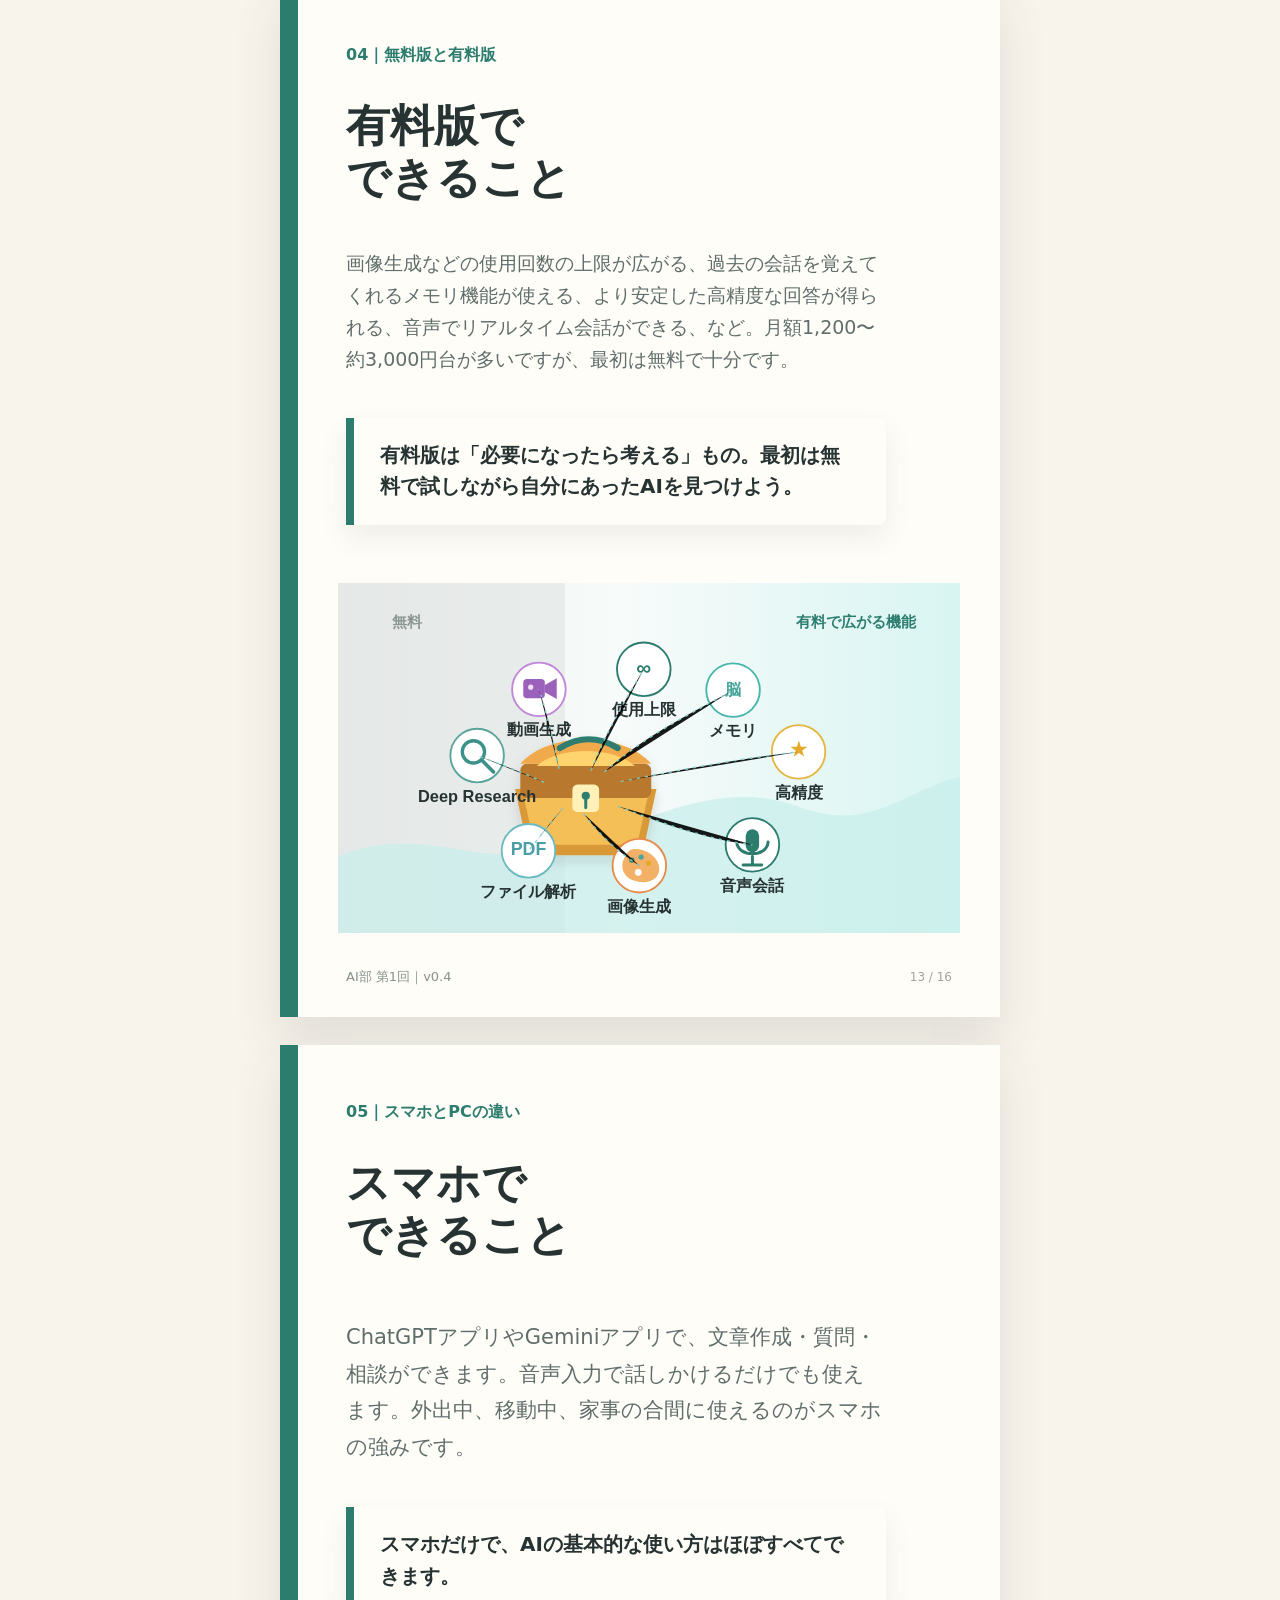
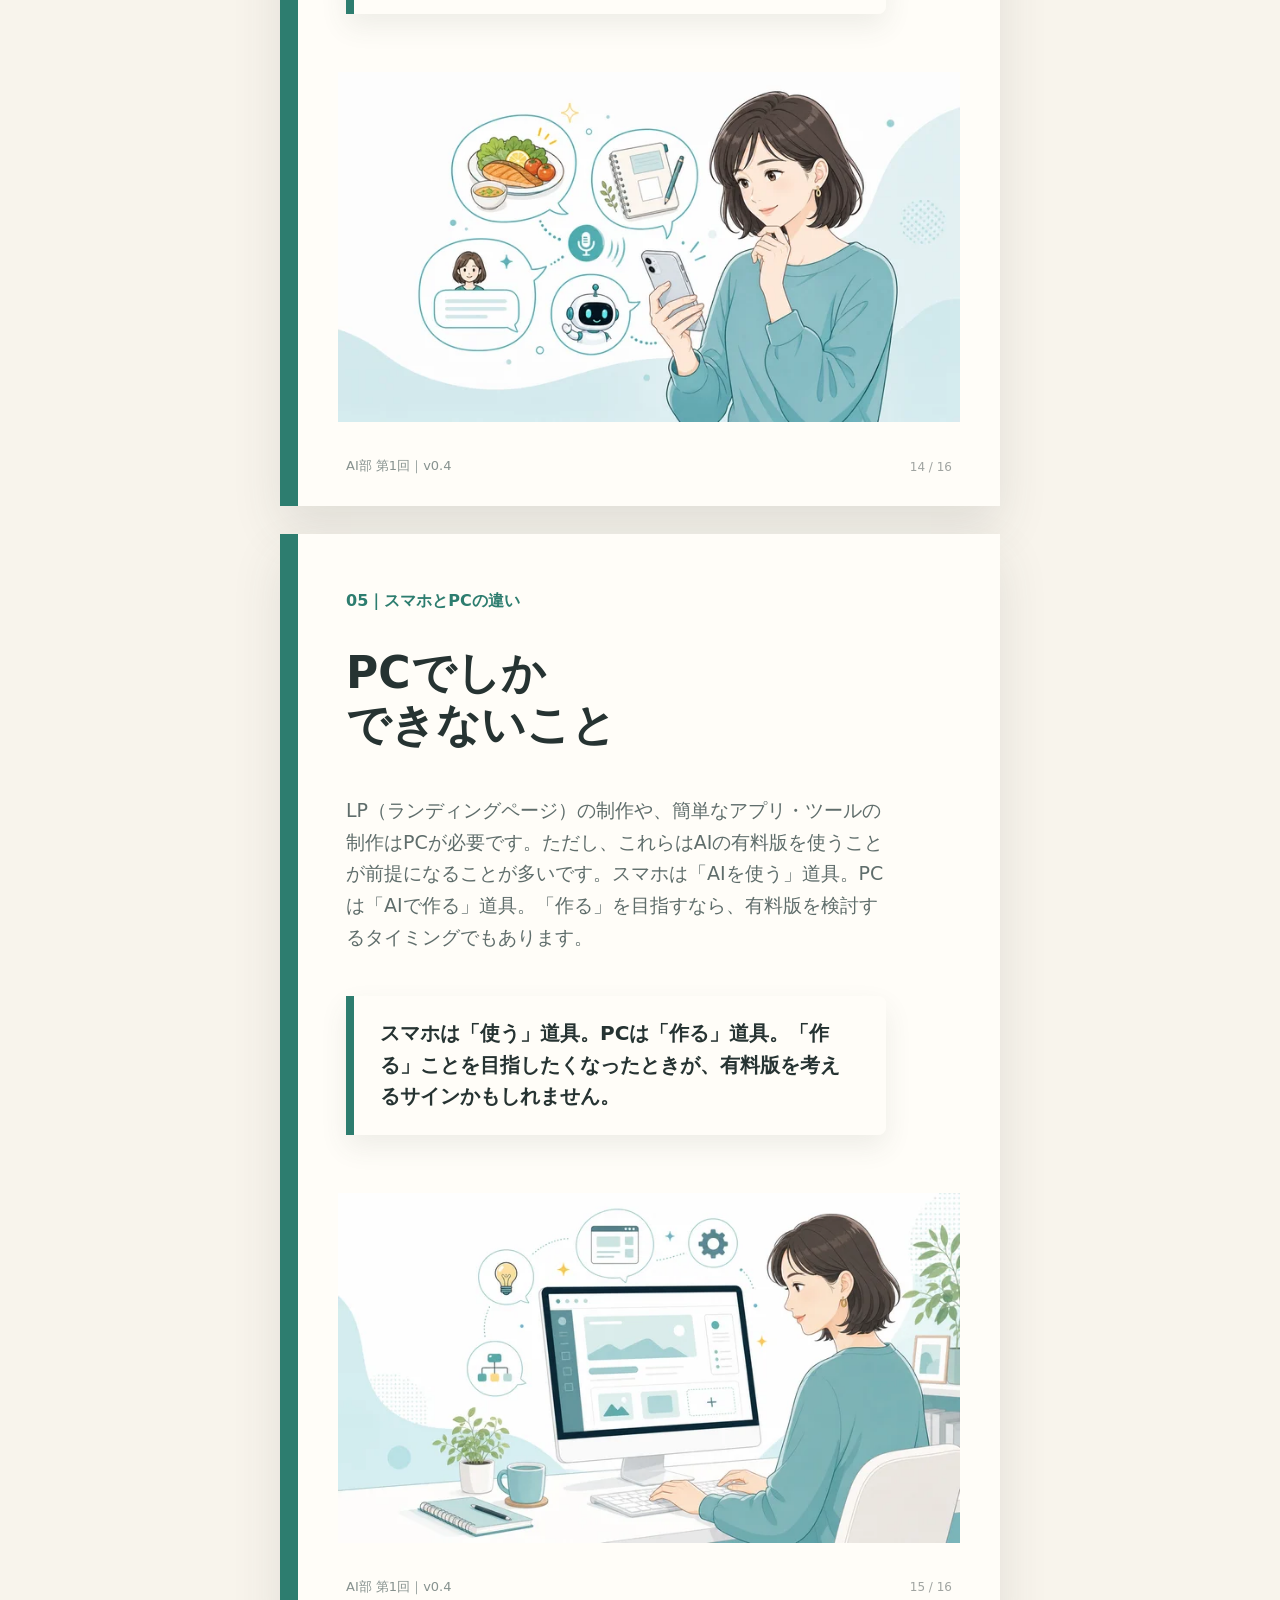
==== commit ce88709b: "feat: add portal return links to AI lessons" ====
--- a/index.html
+++ b/index.html
@@ -34,6 +34,24 @@
       line-height: 1.55;
     }
 
+    .portal-return {
+      display: grid;
+      width: min(calc(100% - 24px), 720px);
+      min-height: 48px;
+      margin: 16px auto 0;
+      padding: 10px 18px;
+      place-items: center;
+      border: 2px solid var(--accent);
+      border-radius: 999px;
+      color: #fff;
+      background: var(--accent);
+      font-weight: 800;
+      text-align: center;
+      text-decoration: none;
+    }
+
+    .portal-return:focus-visible { outline: 4px solid #4b90d6; outline-offset: 4px; }
+
     .deck {
       display: grid;
       gap: 28px;
@@ -333,6 +351,7 @@
   </style>
 </head>
 <body>
+  <a class="portal-return" href="./portal/">AI部 学びのポータルへ戻る</a>
   <main class="deck">
     <section class="slide cover">
       <div class="canvas">
